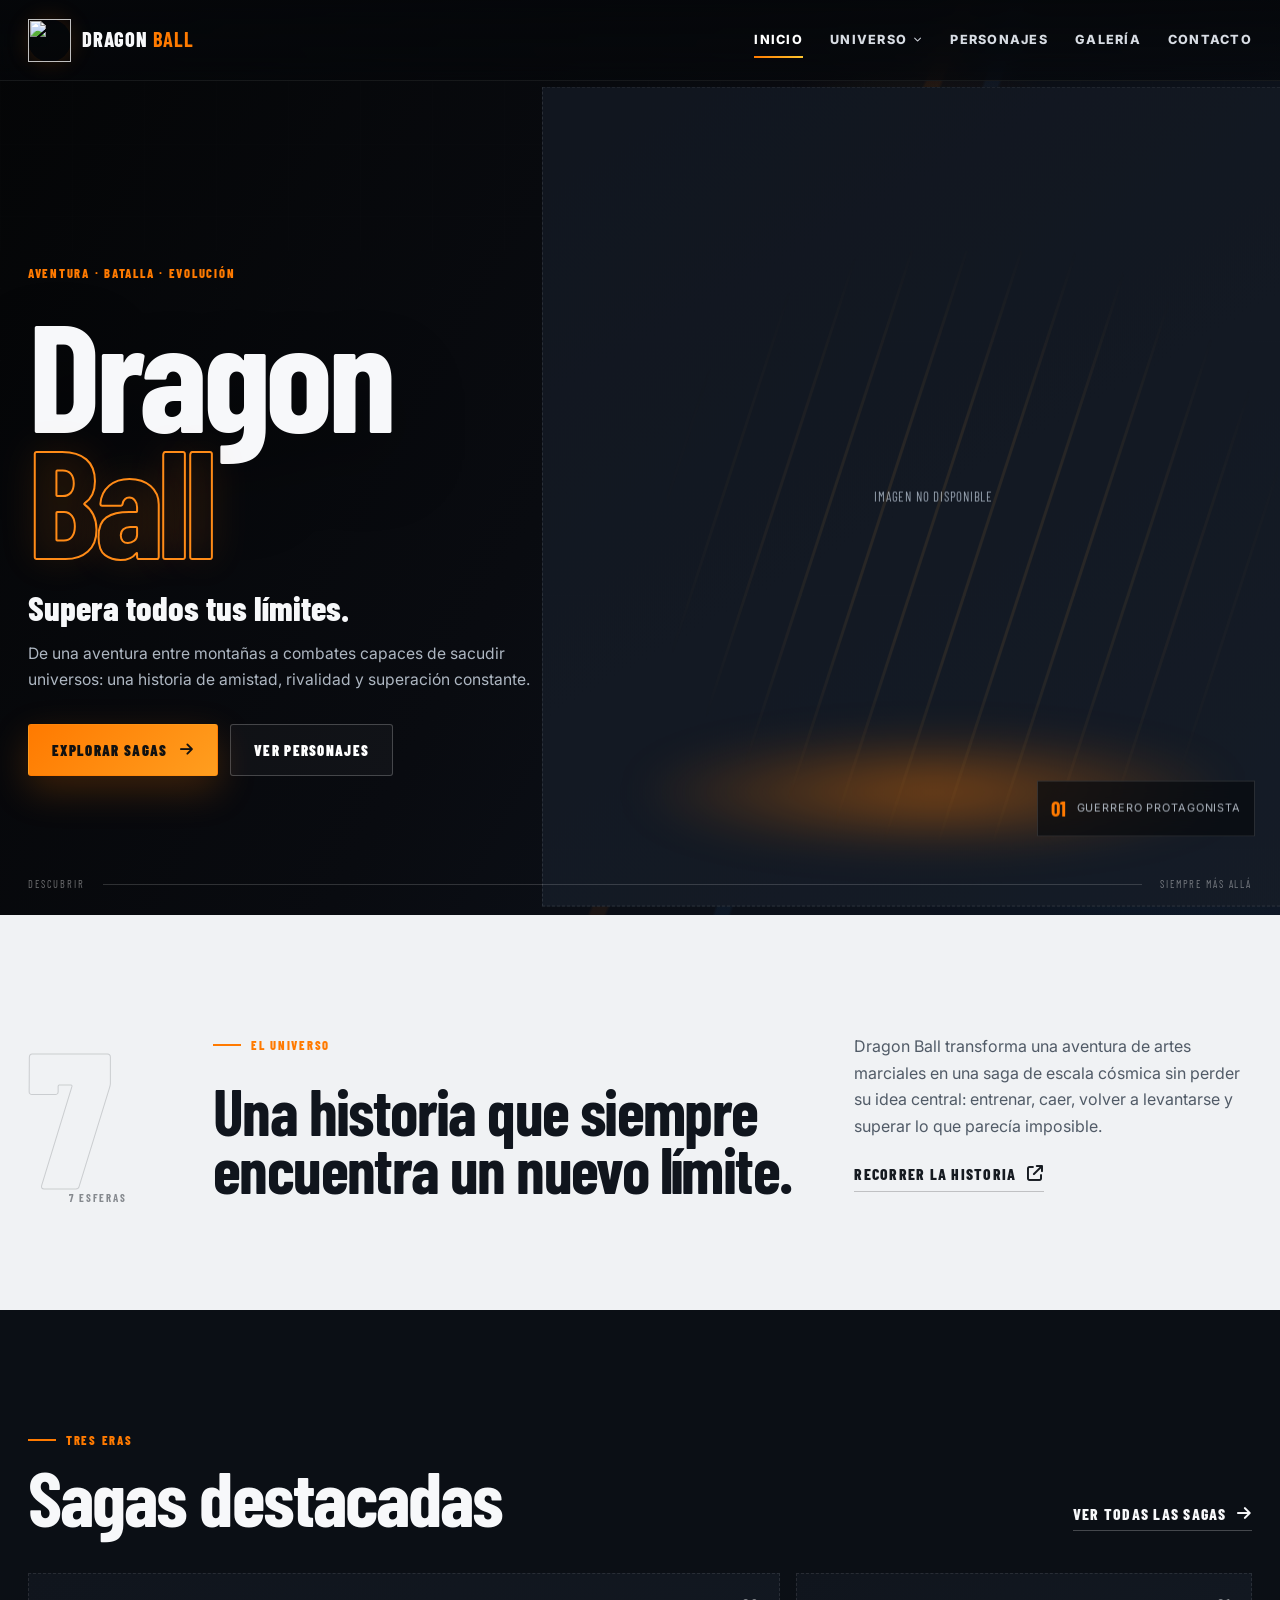
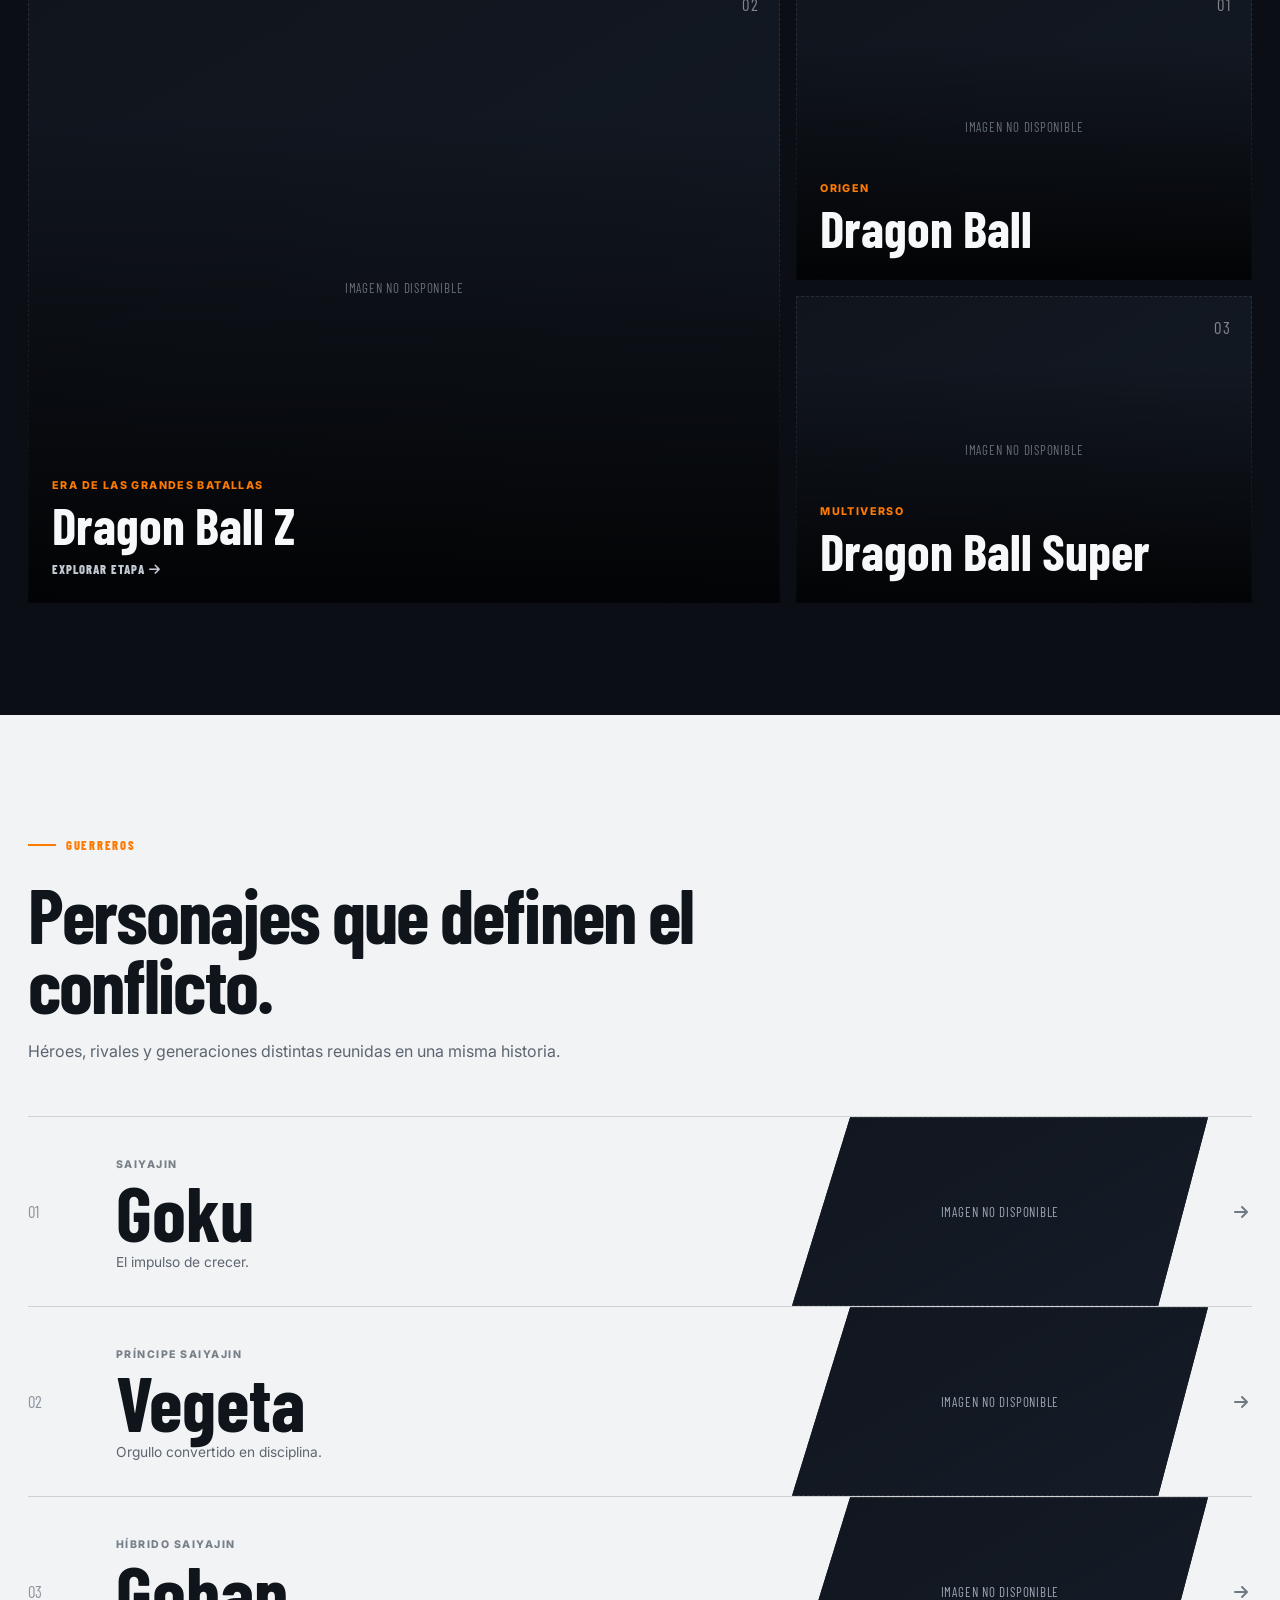
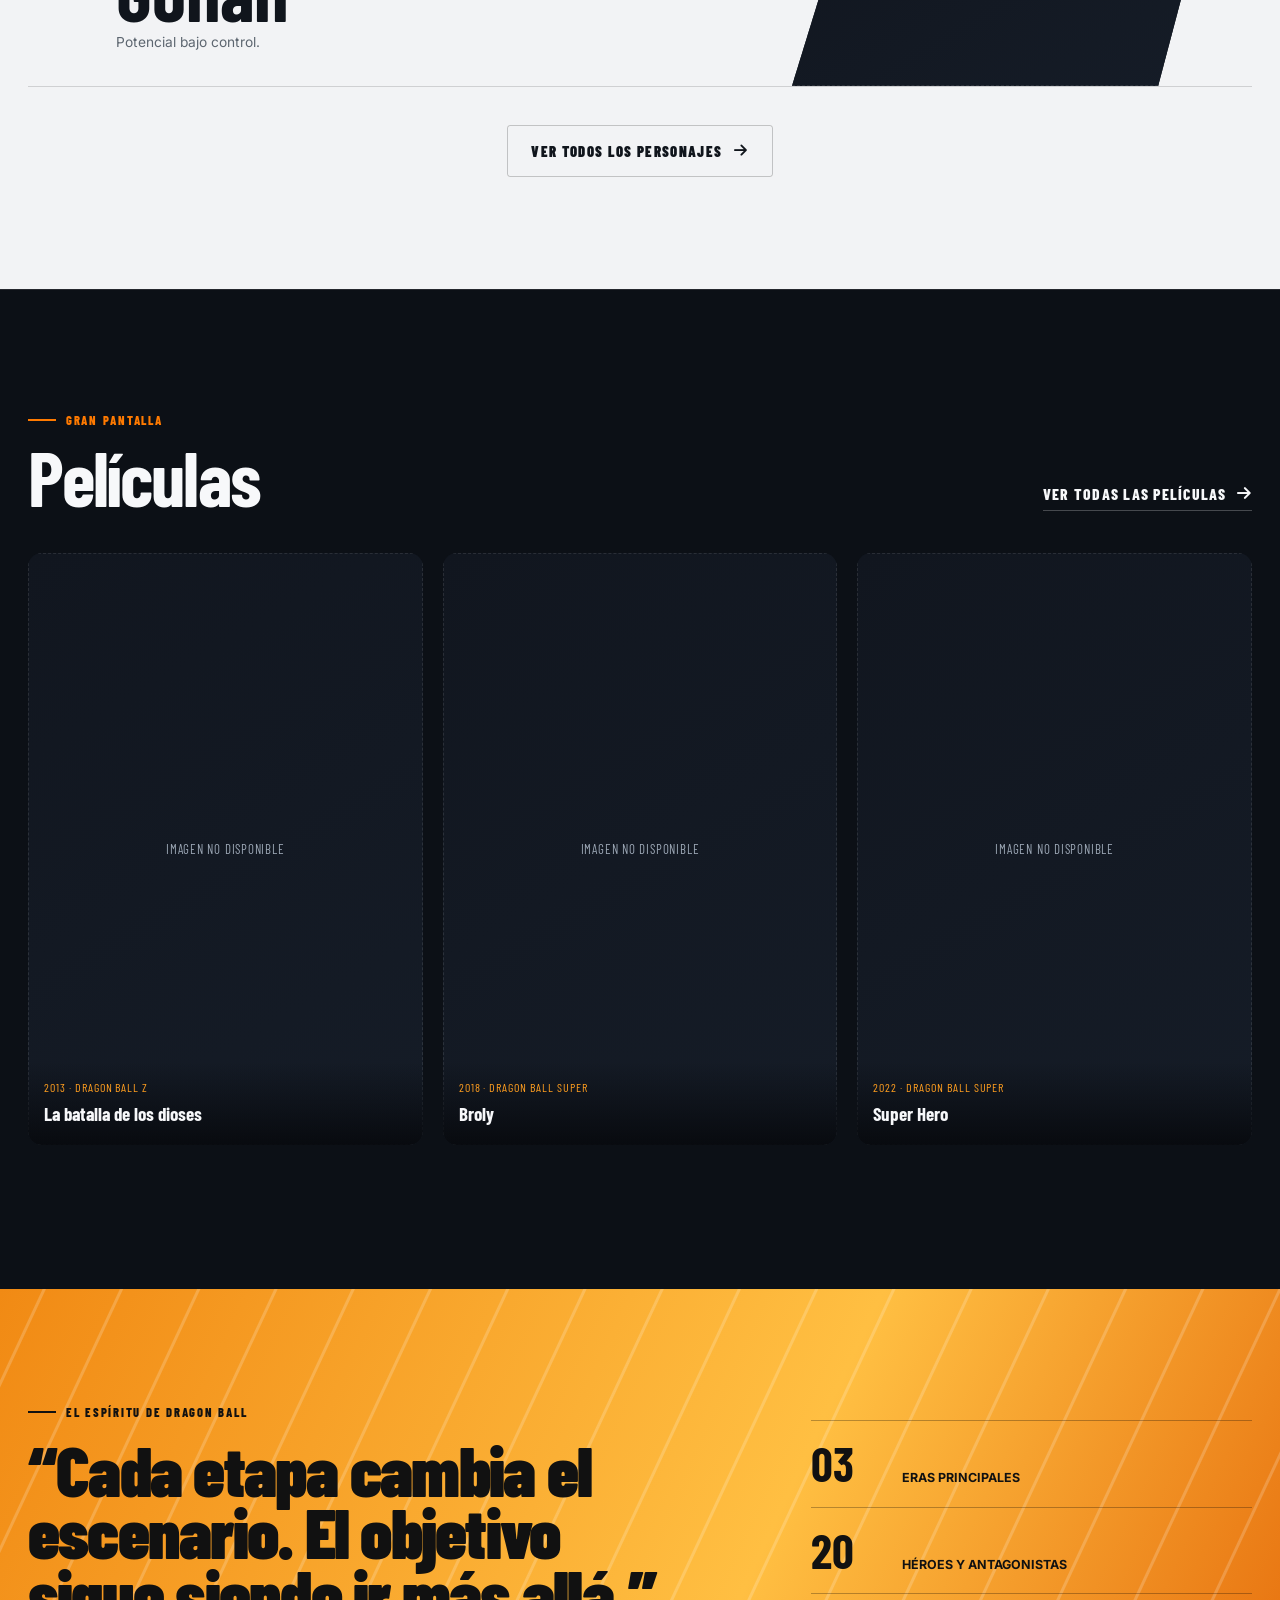
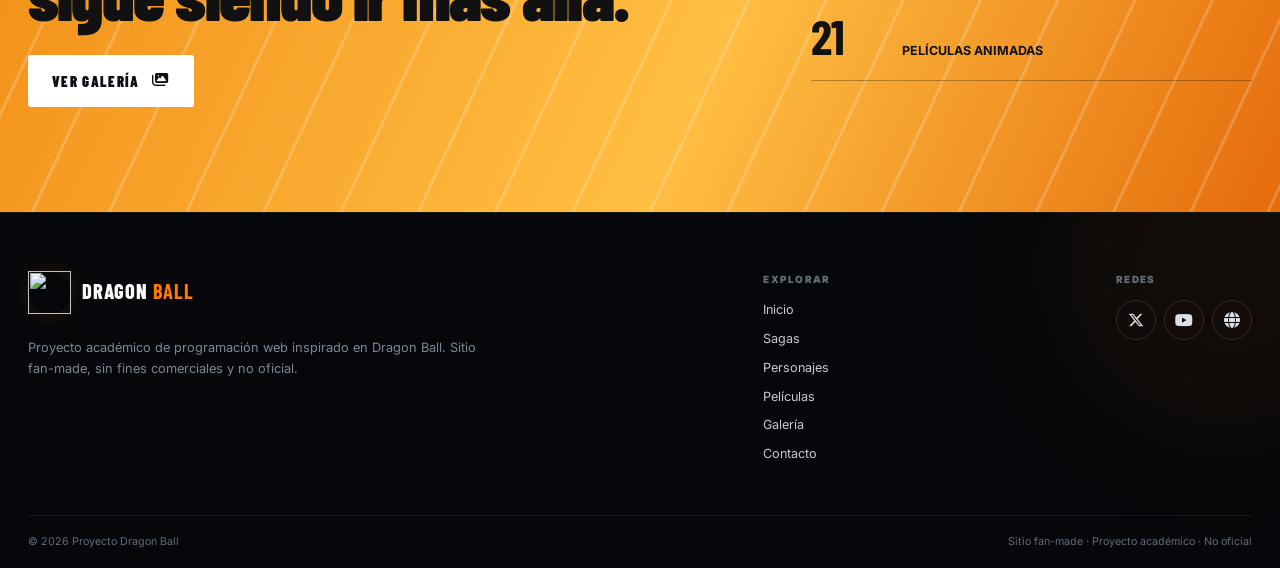
==== index.html @ cf821e34 "Add files via upload" ====
<!DOCTYPE html>
<html lang="es">
<head>
  <meta charset="UTF-8">
  <meta name="viewport" content="width=device-width, initial-scale=1.0">
  <meta name="description" content="Portada del proyecto académico multipágina inspirado en el universo de Dragon Ball.">
  <meta name="theme-color" content="#07090d">
  <title>Dragon Ball | Inicio</title>
  <link rel="icon" type="image/svg+xml" href="img/favicon.svg">
  <link rel="preconnect" href="https://fonts.googleapis.com">
  <link rel="preconnect" href="https://fonts.gstatic.com" crossorigin>
  <link href="https://fonts.googleapis.com/css2?family=Barlow+Condensed:wght@400;500;600;700;800;900&family=Inter:wght@400;500;600;700&display=swap" rel="stylesheet">
  <link rel="stylesheet" href="https://cdnjs.cloudflare.com/ajax/libs/font-awesome/6.6.0/css/all.min.css">
  <link rel="stylesheet" href="CSS/estilos.css">
</head>
<body data-page="inicio">
  <a class="skip-link" href="#contenido">Saltar al contenido</a>
  <header class="site-header">
    <div class="nav-wrap container">
      <a class="brand" href="index.html" aria-label="Dragon Ball — Inicio">
        <span class="brand-mark" aria-hidden="true"><img src="img/logo/esfera-4-estrellas.webp" alt="" width="256" height="256"></span>
        <span class="brand-text">DRAGON <strong>BALL</strong></span>
      </a>
      <button class="menu-toggle" id="menuToggle" type="button" aria-label="Abrir menú" aria-expanded="false" aria-controls="mainMenu">
        <span></span><span></span><span></span>
      </button>
      <nav class="main-nav" id="mainMenu" aria-label="Navegación principal">
          <a href="index.html" class="nav-link active" aria-current="page">Inicio</a>
          <div class="nav-item-dropdown" data-dropdown>
            <button type="button" class="nav-link nav-link-dropdown" id="universoToggle" aria-haspopup="true" aria-expanded="false" aria-controls="universoMenu">Universo <i class="fa-solid fa-chevron-down nav-caret" aria-hidden="true"></i></button>
            <div class="nav-dropdown-menu" id="universoMenu" role="menu">
              <a href="sagas.html" class="nav-dropdown-link" role="menuitem">Sagas</a>
              <a href="peliculas.html" class="nav-dropdown-link" role="menuitem">Películas</a>
              <a href="personajes.html#transformaciones" class="nav-dropdown-link" role="menuitem">Transformaciones</a>
            </div>
          </div>
          <a href="personajes.html" class="nav-link">Personajes</a>
          <a href="galeria.html" class="nav-link">Galería</a>
          <a href="contacto.html" class="nav-link">Contacto</a>
      </nav>
    </div>
  </header>

  <main id="contenido">
    <section class="home-hero">
      <div class="hero-grid-lines" aria-hidden="true"></div>
      <div class="hero-flare hero-flare-orange" aria-hidden="true"></div>
      <div class="hero-flare hero-flare-blue" aria-hidden="true"></div>
      <div class="container home-hero-inner">
        <div class="home-hero-copy reveal">
          <p class="eyebrow">AVENTURA · BATALLA · EVOLUCIÓN</p>
          <h1>Dragon <span>Ball</span></h1>
          <p class="home-hero-tagline">Supera todos tus límites.</p>
          <p class="home-hero-description">De una aventura entre montañas a combates capaces de sacudir universos: una historia de amistad, rivalidad y superación constante.</p>
          <div class="hero-actions">
            <a class="btn btn-primary" href="sagas.html">Explorar sagas <i class="fa-solid fa-arrow-right"></i></a>
            <a class="btn btn-ghost" href="personajes.html">Ver personajes</a>
          </div>
        </div>
        <div class="home-hero-visual reveal reveal-delay-1" data-parallax="0.035">
          <div class="hero-aura" aria-hidden="true"></div>
          <div class="hero-orbit orbit-a" aria-hidden="true"></div>
          <div class="hero-orbit orbit-b" aria-hidden="true"></div>
          <div class="media-frame" data-fallback="Imagen no disponible">
            <img src="img/hero/goku-hero.webp" alt="Goku, protagonista de Dragon Ball" width="969" height="1624">
          </div>
          <div class="hero-index"><strong>01</strong><span>Guerrero protagonista</span></div>
        </div>
      </div>
      <div class="hero-bottom-line container" aria-hidden="true">
        <span>DESCUBRIR</span><span class="hero-line"></span><span>SIEMPRE MÁS ALLÁ</span>
      </div>
    </section>

    <section class="home-intro section">
      <div class="container home-intro-layout">
        <div class="intro-number reveal" aria-hidden="true">7</div>
        <div class="intro-heading reveal">
          <p class="section-kicker">EL UNIVERSO</p>
          <h2>Una historia que siempre encuentra un nuevo límite.</h2>
        </div>
        <div class="intro-brief reveal reveal-delay-1">
          <p>Dragon Ball transforma una aventura de artes marciales en una saga de escala cósmica sin perder su idea central: entrenar, caer, volver a levantarse y superar lo que parecía imposible.</p>
          <a class="text-link" href="sagas.html">Recorrer la historia <i class="fa-solid fa-arrow-up-right-from-square"></i></a>
        </div>
      </div>
    </section>

    <section class="section home-sagas-preview">
      <div class="container">
        <div class="split-heading reveal">
          <div><span class="meta-label">TRES ERAS</span><h2>Sagas destacadas</h2></div>
          <a class="text-link" href="sagas.html">Ver todas las sagas <i class="fa-solid fa-arrow-right"></i></a>
        </div>
        <div class="preview-sagas">
          <a class="preview-saga preview-saga-large reveal" href="sagas.html#dragon-ball-z">
            <div class="media-frame" data-fallback="Imagen no disponible"><img src="img/sagas/dragon-ball-z-hero.webp" alt="Dragon Ball Z" loading="lazy" width="1024" height="687"></div>
            <span class="preview-index">02</span>
            <div class="preview-overlay"><small>ERA DE LAS GRANDES BATALLAS</small><h3>Dragon Ball Z</h3><span>Explorar etapa <i class="fa-solid fa-arrow-right"></i></span></div>
          </a>
          <div class="preview-sagas-side">
            <a class="preview-saga reveal reveal-delay-1" href="sagas.html#dragon-ball">
              <div class="media-frame" data-fallback="Imagen no disponible"><img src="img/sagas/dragon-ball-hero.webp" alt="Dragon Ball clásico" loading="lazy" width="1351" height="1164"></div>
              <span class="preview-index">01</span>
              <div class="preview-overlay"><small>ORIGEN</small><h3>Dragon Ball</h3></div>
            </a>
            <a class="preview-saga reveal reveal-delay-2" href="sagas.html#dragon-ball-super">
              <div class="media-frame" data-fallback="Imagen no disponible"><img src="img/sagas/dragon-ball-super-hero.webp" alt="Dragon Ball Super" loading="lazy" width="1024" height="572"></div>
              <span class="preview-index">03</span>
              <div class="preview-overlay"><small>MULTIVERSO</small><h3>Dragon Ball Super</h3></div>
            </a>
          </div>
        </div>
      </div>
    </section>

    <section class="section home-characters-preview">
      <div class="container">
        <div class="editorial-heading reveal">
          <p class="section-kicker">GUERREROS</p>
          <h2>Personajes que definen el conflicto.</h2>
          <p>Héroes, rivales y generaciones distintas reunidas en una misma historia.</p>
        </div>
        <div class="character-strips">
          <a class="character-strip reveal" href="personajes.html#goku">
            <div class="character-strip-number">01</div>
            <div class="character-strip-copy"><small>SAIYAJIN</small><h3>Goku</h3><p>El impulso de crecer.</p></div>
            <div class="character-strip-image"><div class="media-frame" data-fallback="Imagen no disponible"><img src="img/personajes/goku.webp" alt="Goku" loading="lazy" width="1196" height="1315"></div></div><i class="fa-solid fa-arrow-right"></i>
          </a>
          <a class="character-strip reveal reveal-delay-1" href="personajes.html#vegeta">
            <div class="character-strip-number">02</div>
            <div class="character-strip-copy"><small>PRÍNCIPE SAIYAJIN</small><h3>Vegeta</h3><p>Orgullo convertido en disciplina.</p></div>
            <div class="character-strip-image"><div class="media-frame" data-fallback="Imagen no disponible"><img src="img/personajes/vegeta.webp" alt="Vegeta" loading="lazy" width="1024" height="1536"></div></div><i class="fa-solid fa-arrow-right"></i>
          </a>
          <a class="character-strip reveal reveal-delay-2" href="personajes.html#gohan">
            <div class="character-strip-number">03</div>
            <div class="character-strip-copy"><small>HÍBRIDO SAIYAJIN</small><h3>Gohan</h3><p>Potencial bajo control.</p></div>
            <div class="character-strip-image"><div class="media-frame" data-fallback="Imagen no disponible"><img src="img/personajes/gohan-home.webp" alt="Gohan" loading="lazy" width="1269" height="1239"></div></div><i class="fa-solid fa-arrow-right"></i>
          </a>
        </div>
        <div class="center-action reveal"><a class="btn btn-outline" href="personajes.html">Ver todos los personajes <i class="fa-solid fa-arrow-right"></i></a></div>
      </div>
    </section>

    <section class="section home-movies-preview">
      <div class="container">
        <div class="split-heading reveal">
          <div><span class="meta-label">GRAN PANTALLA</span><h2>Películas</h2></div>
          <a class="text-link" href="peliculas.html">Ver todas las películas <i class="fa-solid fa-arrow-right"></i></a>
        </div>
        <div class="home-movies-grid">
          <a class="home-movie-card reveal" href="peliculas.html#battle-of-gods">
            <div class="movie-poster-frame media-frame" data-fallback="Imagen no disponible">
              <img src="img/peliculas/battle-of-gods.webp" alt="Póster de Dragon Ball Z: La batalla de los dioses" loading="lazy" width="1200" height="1699">
            </div>
            <div class="home-movie-card-overlay"><small>2013 · Dragon Ball Z</small><strong>La batalla de los dioses</strong></div>
          </a>
          <a class="home-movie-card reveal reveal-delay-1" href="peliculas.html#broly-super">
            <div class="movie-poster-frame media-frame" data-fallback="Imagen no disponible">
              <img src="img/peliculas/broly-super.webp" alt="Póster de Dragon Ball Super: Broly" loading="lazy" width="879" height="1246">
            </div>
            <div class="home-movie-card-overlay"><small>2018 · Dragon Ball Super</small><strong>Broly</strong></div>
          </a>
          <a class="home-movie-card reveal reveal-delay-2" href="peliculas.html#super-hero">
            <div class="movie-poster-frame media-frame" data-fallback="Imagen no disponible">
              <img src="img/peliculas/super-hero.webp" alt="Póster de Dragon Ball Super: Super Hero" loading="lazy" width="1255" height="1800">
            </div>
            <div class="home-movie-card-overlay"><small>2022 · Dragon Ball Super</small><strong>Super Hero</strong></div>
          </a>
        </div>
      </div>
    </section>

    <section class="home-manifesto">
      <div class="manifesto-energy" aria-hidden="true"></div>
      <div class="container manifesto-layout">
        <div class="manifesto-copy reveal">
          <span class="meta-label">EL ESPÍRITU DE DRAGON BALL</span>
          <blockquote>“Cada etapa cambia el escenario. El objetivo sigue siendo ir más allá.”</blockquote>
          <a class="btn btn-light" href="galeria.html">Ver galería <i class="fa-solid fa-images"></i></a>
        </div>
        <div class="manifesto-stats reveal reveal-delay-1">
          <div><strong>03</strong><span>eras principales</span></div>
          <div><strong>20</strong><span>héroes y antagonistas</span></div>
          <div><strong>21</strong><span>películas animadas</span></div>
        </div>
      </div>
    </section>
  </main>

  <footer class="site-footer">
    <div class="footer-glow" aria-hidden="true"></div>
    <div class="container footer-top">
      <div class="footer-about">
        <a class="brand footer-brand" href="index.html">
          <span class="brand-mark" aria-hidden="true"><img src="img/logo/esfera-4-estrellas.webp" alt="" width="256" height="256"></span>
          <span class="brand-text">DRAGON <strong>BALL</strong></span>
        </a>
        <p>Proyecto académico de programación web inspirado en Dragon Ball. Sitio fan-made, sin fines comerciales y no oficial.</p>
      </div>
      <div class="footer-nav" aria-label="Navegación secundaria">
        <span>Explorar</span>
        <a href="index.html">Inicio</a>
        <a href="sagas.html">Sagas</a>
        <a href="personajes.html">Personajes</a>
        <a href="peliculas.html">Películas</a>
        <a href="galeria.html">Galería</a>
        <a href="contacto.html">Contacto</a>
      </div>
      <div class="footer-social">
        <span>Redes</span>
        <div class="socials" aria-label="Redes sociales">
          <a href="https://x.com/DB_official_en" aria-label="X oficial de Dragon Ball" target="_blank" rel="noopener noreferrer"><i class="fa-brands fa-x-twitter" aria-hidden="true"></i></a>
          <a href="https://www.youtube.com/@dragonball_official" aria-label="YouTube oficial de Dragon Ball" target="_blank" rel="noopener noreferrer"><i class="fa-brands fa-youtube" aria-hidden="true"></i></a>
          <a href="https://es.dragon-ball-official.com/" aria-label="Sitio oficial de Dragon Ball" target="_blank" rel="noopener noreferrer"><i class="fa-solid fa-globe" aria-hidden="true"></i></a>
        </div>
      </div>
    </div>
    <div class="container footer-bottom">
      <span>© <span data-current-year>2026</span> Proyecto Dragon Ball</span>
      <span>Sitio fan-made · Proyecto académico · No oficial</span>
    </div>
  </footer>
  <script src="js/script.js"></script>
</body>
</html>
---- CSS/estilos.css ----
/* =========================================================
   DRAGON BALL — Sitio multipágina
   CSS principal
   Flexbox es el sistema principal de maquetación.
   Grid se utiliza puntualmente en la galería.
   ========================================================= */

:root {
  --bg: #07090d;
  --bg-soft: #0c1016;
  --panel: #11161f;
  --panel-2: #151c27;
  --text: #f7f8fa;
  --muted: #9ba6b4;
  --muted-2: #697482;
  --line: rgba(255,255,255,.10);
  --orange: #ff7a00;
  --orange-2: #ff9e1f;
  --yellow: #ffc62f;
  --blue: #1b8cff;
  --cyan: #33d6ff;
  --danger: #e04747;
  --success: #38b26d;
  --header-h: 80px;
  --container: 1240px;
  --shadow-lg: 0 30px 80px rgba(0,0,0,.38);
  --ease: cubic-bezier(.2,.72,.2,1);
}

*,
*::before,
*::after {
  box-sizing: border-box;
}

html {
  scroll-behavior: smooth;
  scroll-padding-top: calc(var(--header-h) + 18px);
}

body {
  margin: 0;
  min-width: 320px;
  overflow-x: hidden;
  background: var(--bg);
  color: var(--text);
  font-family: "Inter", Arial, sans-serif;
  line-height: 1.65;
  -webkit-font-smoothing: antialiased;
}

body.menu-open {
  overflow: hidden;
}

img {
  display: block;
  max-width: 100%;
}

a {
  color: inherit;
  text-decoration: none;
}

button,
input,
textarea {
  font: inherit;
}

button {
  border: 0;
}

h1, h2, h3, p, blockquote {
  margin-top: 0;
}

.container {
  width: min(calc(100% - 56px), var(--container));
  margin-inline: auto;
}

.section {
  position: relative;
  padding: 112px 0;
}

.skip-link {
  position: fixed;
  top: 10px;
  left: 10px;
  z-index: 9999;
  transform: translateY(-140%);
  padding: 10px 14px;
  border-radius: 4px;
  background: #fff;
  color: #111;
  font-weight: 800;
}

.skip-link:focus {
  transform: translateY(0);
}

.meta-label,
.section-kicker,
.eyebrow {
  display: inline-flex;
  align-items: center;
  gap: 10px;
  color: var(--orange);
  font-family: "Barlow Condensed", sans-serif;
  font-size: .78rem;
  font-weight: 800;
  letter-spacing: .18em;
  text-transform: uppercase;
}

.meta-label::before,
.section-kicker::before {
  content: "";
  width: 28px;
  height: 2px;
  background: currentColor;
}

.text-link {
  display: inline-flex;
  align-items: center;
  gap: 10px;
  padding-bottom: 4px;
  border-bottom: 1px solid rgba(255,255,255,.24);
  font-family: "Barlow Condensed", sans-serif;
  font-size: .98rem;
  font-weight: 800;
  letter-spacing: .08em;
  text-transform: uppercase;
  transition: color .25s ease, border-color .25s ease, gap .25s ease;
}

.text-link:hover {
  gap: 14px;
  color: var(--orange);
  border-color: var(--orange);
}

/* Buttons */
.btn {
  min-height: 52px;
  padding: 0 23px;
  display: inline-flex;
  align-items: center;
  justify-content: center;
  gap: 12px;
  border: 1px solid transparent;
  border-radius: 3px;
  font-family: "Barlow Condensed", sans-serif;
  font-size: .92rem;
  font-weight: 900;
  letter-spacing: .09em;
  text-transform: uppercase;
  transition: transform .25s var(--ease), box-shadow .25s ease, background .25s ease, border-color .25s ease, color .25s ease;
}

.btn:hover {
  transform: translateY(-3px);
}

.btn-primary {
  background: linear-gradient(135deg, var(--orange), var(--orange-2));
  color: #111;
  box-shadow: 0 14px 38px rgba(255,122,0,.22);
}

.btn-primary:hover {
  box-shadow: 0 18px 46px rgba(255,122,0,.34);
}

.btn-ghost,
.btn-outline {
  border-color: rgba(255,255,255,.22);
  background: rgba(255,255,255,.035);
  color: #fff;
}

.btn-ghost:hover,
.btn-outline:hover {
  border-color: rgba(255,255,255,.5);
  background: rgba(255,255,255,.08);
}

.btn-light {
  background: #fff;
  color: #0c0f14;
}

/* =========================================================
   Header
   ========================================================= */

.site-header {
  position: fixed;
  inset: 0 0 auto;
  z-index: 1000;
  border-bottom: 1px solid rgba(255,255,255,.07);
  background: linear-gradient(180deg, rgba(5,7,10,.92), rgba(5,7,10,.64));
  backdrop-filter: blur(14px);
  transition: background .28s ease, box-shadow .28s ease, border-color .28s ease;
}

.site-header.scrolled {
  background: rgba(5,7,10,.97);
  box-shadow: 0 14px 40px rgba(0,0,0,.28);
  border-color: rgba(255,255,255,.1);
}

.nav-wrap {
  height: var(--header-h);
  display: flex;
  align-items: center;
  justify-content: space-between;
  gap: 32px;
}

.brand {
  flex: 0 0 auto;
  display: inline-flex;
  align-items: center;
  gap: 11px;
  font-family: "Barlow Condensed", sans-serif;
  font-weight: 800;
  letter-spacing: .05em;
}

.brand-mark {
  width: 43px;
  height: 43px;
  display: grid;
  place-items: center;
}

.brand-mark img {
  width: 100%;
  height: 100%;
  display: block;
  object-fit: contain;
}

.brand-text {
  font-size: 1.27rem;
}

.brand-text strong {
  color: var(--orange);
}

.main-nav {
  display: flex;
  align-items: center;
  gap: 27px;
}

.nav-link {
  position: relative;
  padding: 8px 0;
  color: #d7dce3;
  font-size: .79rem;
  font-weight: 800;
  letter-spacing: .1em;
  text-transform: uppercase;
}

.nav-link::after {
  content: "";
  position: absolute;
  left: 0;
  bottom: 0;
  width: 0;
  height: 2px;
  background: linear-gradient(90deg, var(--orange), var(--yellow));
  transition: width .25s var(--ease);
}

.nav-link:hover,
.nav-link.active,
.nav-link[aria-current="page"] {
  color: #fff;
}

.nav-link:hover::after,
.nav-link.active::after,
.nav-link[aria-current="page"]::after {
  width: 100%;
}

.menu-toggle {
  display: none;
  width: 48px;
  height: 44px;
  padding: 7px;
  background: transparent;
  cursor: pointer;
}

.menu-toggle span {
  display: block;
  width: 26px;
  height: 2px;
  margin: 6px auto;
  background: #fff;
  transition: transform .25s ease, opacity .2s ease;
}

/* ---------- Dropdown "Universo" (Sagas / Películas) ---------- */

.nav-item-dropdown {
  position: relative;
}

/* El botón hereda SOLO la familia tipográfica; el resto de la tipografía
   (tamaño, peso, tracking, padding, color) lo aporta .nav-link, para que
   Universo tenga exactamente la misma jerarquía que los demás enlaces.
   Nota: no usar `font: inherit` aquí, porque esa shorthand pisa el
   font-size y el font-weight que define .nav-link. */
.nav-link-dropdown {
  display: inline-flex;
  align-items: center;
  gap: 7px;
  background: none;
  border: none;
  font-family: inherit;
  line-height: inherit;
  cursor: pointer;
}

.nav-caret {
  font-size: .62em;
  transition: transform .25s var(--ease);
}

.nav-item-dropdown.open .nav-caret,
.nav-item-dropdown:hover .nav-caret,
.nav-link-dropdown:focus-visible .nav-caret {
  transform: rotate(180deg);
}

.nav-dropdown-menu {
  position: absolute;
  top: calc(100% + 16px);
  left: 50%;
  transform: translateX(-50%) translateY(-6px);
  display: flex;
  flex-direction: column;
  gap: 2px;
  min-width: 180px;
  padding: 9px;
  background: rgba(10, 13, 18, .98);
  border: 1px solid var(--line);
  border-radius: 12px;
  box-shadow: var(--shadow-lg);
  opacity: 0;
  visibility: hidden;
  pointer-events: none;
  transition: opacity .22s var(--ease), transform .22s var(--ease), visibility .22s;
  z-index: 20;
}

.nav-item-dropdown:hover .nav-dropdown-menu,
.nav-item-dropdown.open .nav-dropdown-menu,
.nav-item-dropdown:focus-within .nav-dropdown-menu {
  opacity: 1;
  visibility: visible;
  pointer-events: auto;
  transform: translateX(-50%) translateY(0);
}

.nav-dropdown-link {
  padding: 10px 14px;
  border-radius: 8px;
  color: #d7dce3;
  font-size: .76rem;
  font-weight: 700;
  letter-spacing: .08em;
  text-transform: uppercase;
  transition: background .2s ease, color .2s ease;
}

.nav-dropdown-link:hover,
.nav-dropdown-link.active,
.nav-dropdown-link[aria-current="page"] {
  background: rgba(255, 255, 255, .07);
  color: #fff;
}

/* =========================================================
   Home hero
   ========================================================= */

.home-hero {
  position: relative;
  min-height: 100svh;
  padding: calc(var(--header-h) + 60px) 0 55px;
  display: flex;
  align-items: center;
  overflow: hidden;
  isolation: isolate;
  background:
    radial-gradient(circle at 78% 38%, rgba(255,122,0,.13), transparent 29%),
    radial-gradient(circle at 88% 72%, rgba(27,140,255,.11), transparent 27%),
    linear-gradient(115deg, #05070a 0%, #090d13 57%, #0b111a 100%);
}

.hero-grid-lines,
.page-hero-lines {
  position: absolute;
  inset: 0;
  z-index: -2;
  opacity: .5;
  background-image:
    linear-gradient(rgba(255,255,255,.022) 1px, transparent 1px),
    linear-gradient(90deg, rgba(255,255,255,.022) 1px, transparent 1px);
  background-size: 72px 72px;
  mask-image: linear-gradient(to bottom, black 0, rgba(0,0,0,.8) 65%, transparent);
}

.hero-flare {
  position: absolute;
  z-index: -1;
  border-radius: 50%;
  filter: blur(85px);
  pointer-events: none;
}

.hero-flare-orange {
  width: 300px;
  height: 300px;
  right: 19%;
  top: 24%;
  background: rgba(255,122,0,.17);
}

.hero-flare-blue {
  width: 260px;
  height: 260px;
  right: 3%;
  bottom: 10%;
  background: rgba(30,143,255,.11);
}

.home-hero-inner {
  display: flex;
  align-items: center;
  justify-content: space-between;
  gap: 58px;
}

.home-hero-copy {
  width: 52%;
  max-width: 650px;
  position: relative;
  z-index: 3;
}

.home-hero h1 {
  margin: 13px 0 0;
  font-family: "Barlow Condensed", sans-serif;
  font-size: clamp(5rem, 10vw, 9.4rem);
  line-height: .76;
  letter-spacing: -.055em;
  text-transform: uppercase;
}

.home-hero h1 span {
  display: block;
  color: transparent;
  -webkit-text-stroke: 2px var(--orange);
  text-shadow: 0 0 36px rgba(255,122,0,.13);
}

.home-hero-tagline {
  margin: 29px 0 0;
  font-family: "Barlow Condensed", sans-serif;
  font-size: clamp(1.65rem, 2.7vw, 2.35rem);
  font-weight: 800;
  line-height: 1;
  text-transform: uppercase;
}

.home-hero-description {
  max-width: 565px;
  margin: 17px 0 31px;
  color: #aeb7c2;
  font-size: .98rem;
}

.hero-actions {
  display: flex;
  flex-wrap: wrap;
  gap: 12px;
}

.home-hero-visual {
  position: relative;
  width: 48%;
  min-height: 650px;
  display: flex;
  align-items: flex-end;
  justify-content: center;
  will-change: transform;
}

.home-hero-visual::after {
  content: "";
  position: absolute;
  left: 50%;
  bottom: 7%;
  width: 76%;
  height: 14%;
  transform: translateX(-50%);
  border-radius: 50%;
  background: radial-gradient(ellipse, rgba(255,122,0,.45), transparent 72%);
  filter: blur(20px);
}

.home-hero-visual img {
  position: relative;
  z-index: 3;
  width: min(100%, 515px);
  filter: drop-shadow(0 32px 56px rgba(0,0,0,.48));
  animation: heroFloat 5.5s ease-in-out infinite;
}

.hero-aura {
  position: absolute;
  width: 470px;
  height: 470px;
  top: 13%;
  left: 50%;
  transform: translateX(-50%);
  border-radius: 50%;
  background: radial-gradient(circle, rgba(255,166,50,.24), rgba(255,122,0,.06) 43%, transparent 70%);
  filter: blur(5px);
}

.hero-orbit {
  position: absolute;
  left: 50%;
  top: 44%;
  border: 1px solid rgba(255,183,83,.18);
  border-radius: 50%;
  transform: translate(-50%,-50%);
  animation: rotateOrbit 18s linear infinite;
}

.hero-orbit::before {
  content: "";
  position: absolute;
  top: -5px;
  left: 50%;
  width: 8px;
  height: 8px;
  border-radius: 50%;
  background: var(--orange);
  box-shadow: 0 0 18px var(--orange);
}

.orbit-a { width: 410px; height: 410px; }
.orbit-b {
  width: 540px;
  height: 540px;
  border-style: dashed;
  animation-direction: reverse;
  animation-duration: 26s;
}

.hero-index {
  position: absolute;
  right: -5px;
  bottom: 46px;
  z-index: 5;
  display: flex;
  align-items: center;
  gap: 11px;
  padding: 10px 13px;
  border: 1px solid rgba(255,255,255,.13);
  background: rgba(7,10,14,.72);
  backdrop-filter: blur(12px);
}

.hero-index strong {
  color: var(--orange);
  font-family: "Barlow Condensed", sans-serif;
  font-size: 1.3rem;
}

.hero-index span {
  color: #aeb6c0;
  font-size: .68rem;
  letter-spacing: .08em;
  text-transform: uppercase;
}

.hero-bottom-line {
  position: absolute;
  left: 50%;
  bottom: 22px;
  transform: translateX(-50%);
  display: flex;
  align-items: center;
  gap: 18px;
  color: rgba(255,255,255,.42);
  font-family: "Barlow Condensed", sans-serif;
  font-size: .65rem;
  letter-spacing: .18em;
}

.hero-line {
  flex: 1 1 auto;
  height: 1px;
  background: rgba(255,255,255,.16);
}

/* Home intro */
.home-intro {
  background: #f0f2f4;
  color: #10151d;
}

.home-intro-layout {
  display: flex;
  align-items: center;
  gap: 45px;
}

.intro-number {
  flex: 0 0 140px;
  color: transparent;
  -webkit-text-stroke: 1px rgba(17,23,31,.17);
  font-family: "Barlow Condensed", sans-serif;
  font-size: clamp(9rem, 15vw, 14rem);
  font-weight: 900;
  line-height: .7;
}

.intro-heading {
  flex: 1.2 1 0;
}

.intro-heading h2 {
  margin: 14px 0 0;
  max-width: 650px;
  font-family: "Barlow Condensed", sans-serif;
  font-size: clamp(2.7rem, 5vw, 4.8rem);
  line-height: .92;
  letter-spacing: -.025em;
  text-transform: uppercase;
}

.intro-brief {
  flex: .8 1 0;
  color: #515b67;
}

.intro-brief p {
  margin-bottom: 22px;
}

.home-intro .text-link {
  color: #161b21;
  border-color: rgba(0,0,0,.2);
}

/* Home sagas */
.home-sagas-preview {
  background: #0b0f15;
}

.split-heading {
  margin-bottom: 42px;
  display: flex;
  align-items: flex-end;
  justify-content: space-between;
  gap: 28px;
}

.split-heading h2,
.editorial-heading h2,
.catalog-intro h2,
.gallery-intro h2,
.transform-header h2 {
  margin: 11px 0 0;
  font-family: "Barlow Condensed", sans-serif;
  font-size: clamp(3rem, 6vw, 5.6rem);
  line-height: .86;
  letter-spacing: -.035em;
  text-transform: uppercase;
}

.preview-sagas {
  display: flex;
  gap: 16px;
  min-height: 630px;
}

.preview-saga {
  position: relative;
  min-height: 305px;
  overflow: hidden;
  flex: 1 1 0;
  background: #111;
}

.preview-saga-large {
  flex: 1.65 1 0;
  min-height: 630px;
}

.preview-sagas-side {
  flex: 1 1 0;
  display: flex;
  flex-direction: column;
  gap: 16px;
}

.preview-saga img {
  width: 100%;
  height: 100%;
  object-fit: cover;
  transition: transform .7s var(--ease), filter .55s ease;
}

.preview-saga::after {
  content: "";
  position: absolute;
  inset: 0;
  background: linear-gradient(180deg, rgba(0,0,0,.06) 23%, rgba(0,0,0,.88) 100%);
}

.preview-saga:hover img {
  transform: scale(1.045);
  filter: saturate(1.1) contrast(1.05);
}

.preview-index {
  position: absolute;
  z-index: 3;
  top: 18px;
  right: 20px;
  color: rgba(255,255,255,.48);
  font-family: "Barlow Condensed", sans-serif;
  font-size: 1.05rem;
  letter-spacing: .12em;
}

.preview-overlay {
  position: absolute;
  z-index: 3;
  left: 24px;
  right: 24px;
  bottom: 22px;
}

.preview-overlay small {
  color: var(--orange);
  font-size: .67rem;
  font-weight: 800;
  letter-spacing: .13em;
}

.preview-overlay h3 {
  margin: 5px 0 7px;
  font-family: "Barlow Condensed", sans-serif;
  font-size: clamp(2rem, 4vw, 3.5rem);
  line-height: .95;
  text-transform: uppercase;
}

.preview-overlay > span {
  color: #c3cad2;
  font-family: "Barlow Condensed", sans-serif;
  font-size: .78rem;
  font-weight: 800;
  letter-spacing: .08em;
  text-transform: uppercase;
}

/* Home characters */
.home-characters-preview {
  background: #f2f3f5;
  color: #10151c;
}

.editorial-heading {
  max-width: 880px;
  margin-bottom: 52px;
}

.editorial-heading h2 {
  color: #10151c;
}

.editorial-heading > p:last-child {
  max-width: 560px;
  margin-top: 19px;
  color: #5c6672;
}

.character-strips {
  border-top: 1px solid rgba(0,0,0,.14);
}

.character-strip {
  position: relative;
  min-height: 190px;
  display: flex;
  align-items: center;
  gap: 26px;
  overflow: hidden;
  border-bottom: 1px solid rgba(0,0,0,.14);
  transition: background .35s ease, padding .35s var(--ease);
}

.character-strip:hover {
  padding-left: 12px;
  background: #e8eaed;
}

.character-strip-number {
  flex: 0 0 62px;
  color: #8c949d;
  font-family: "Barlow Condensed", sans-serif;
  font-size: 1.05rem;
}

.character-strip-copy {
  position: relative;
  z-index: 2;
  flex: 1 1 auto;
}

.character-strip-copy small {
  color: #777f88;
  font-size: .66rem;
  font-weight: 800;
  letter-spacing: .14em;
}

.character-strip-copy h3 {
  margin: 0;
  font-family: "Barlow Condensed", sans-serif;
  font-size: clamp(2.9rem, 6vw, 5.4rem);
  line-height: .88;
  text-transform: uppercase;
}

.character-strip-copy p {
  margin: 5px 0 0;
  color: #5d6670;
  font-size: .86rem;
}

.character-strip-image {
  position: relative;
  align-self: stretch;
  flex: 0 0 34%;
  max-width: 420px;
  overflow: hidden;
  clip-path: polygon(14% 0, 100% 0, 88% 100%, 0 100%);
}

.character-strip-image img {
  width: 100%;
  height: 100%;
  object-fit: cover;
  object-position: center 28%;
  filter: saturate(.8) contrast(1.08);
  transition: transform .5s var(--ease), filter .5s ease;
}

.character-strip:hover .character-strip-image img {
  transform: scale(1.04) translateX(-3px);
  filter: saturate(1) contrast(1.04);
}

.character-strip > i {
  margin-right: 4px;
  color: #707882;
  transition: transform .3s var(--ease), color .3s ease;
}

.character-strip:hover > i {
  transform: translateX(6px);
  color: var(--orange);
}

.center-action {
  display: flex;
  justify-content: center;
  margin-top: 38px;
}

.home-characters-preview .btn-outline {
  color: #10151c;
  border-color: rgba(0,0,0,.2);
  background: transparent;
}

.home-characters-preview .btn-outline:hover {
  border-color: #10151c;
}

/* Home manifesto */
.home-manifesto {
  position: relative;
  overflow: hidden;
  padding: 105px 0;
  background:
    linear-gradient(120deg, rgba(255,122,0,.96), rgba(255,146,28,.93)),
    #ff7a00;
  color: #111;
}

.manifesto-energy {
  position: absolute;
  inset: -50% -20%;
  opacity: .18;
  background:
    repeating-linear-gradient(118deg, transparent 0 34px, rgba(255,255,255,.42) 35px 37px, transparent 38px 70px);
  transform: rotate(-3deg);
}

.manifesto-layout {
  position: relative;
  display: flex;
  align-items: center;
  justify-content: space-between;
  gap: 70px;
}

.manifesto-copy {
  width: 54%;
}

.manifesto-copy .meta-label {
  color: #111;
}

.manifesto-copy .meta-label::before {
  background: #111;
}

.manifesto-copy blockquote {
  margin: 16px 0 30px;
  font-family: "Barlow Condensed", sans-serif;
  font-size: clamp(2.8rem, 5.5vw, 5.6rem);
  font-weight: 900;
  line-height: .88;
  letter-spacing: -.025em;
  text-transform: uppercase;
}

.manifesto-stats {
  width: 36%;
  border-top: 1px solid rgba(0,0,0,.28);
}

.manifesto-stats div {
  padding: 18px 0;
  display: flex;
  align-items: baseline;
  gap: 17px;
  border-bottom: 1px solid rgba(0,0,0,.28);
}

.manifesto-stats strong {
  min-width: 74px;
  font-family: "Barlow Condensed", sans-serif;
  font-size: 3rem;
  line-height: 1;
}

.manifesto-stats span {
  font-size: .78rem;
  font-weight: 700;
  text-transform: uppercase;
}

/* =========================================================
   Internal page hero
   ========================================================= */

.page-hero {
  position: relative;
  min-height: 610px;
  padding: calc(var(--header-h) + 70px) 0 65px;
  display: flex;
  align-items: center;
  overflow: hidden;
  isolation: isolate;
  background: #090d13;
}

.page-hero::before {
  content: "";
  position: absolute;
  z-index: -1;
  inset: 0;
  background:
    radial-gradient(circle at 78% 43%, rgba(255,122,0,.12), transparent 30%),
    radial-gradient(circle at 87% 75%, rgba(27,140,255,.08), transparent 25%);
}

.page-hero-gallery::before {
  background:
    radial-gradient(circle at 78% 43%, rgba(51,214,255,.09), transparent 31%),
    radial-gradient(circle at 88% 70%, rgba(255,122,0,.09), transparent 29%);
}

.page-hero-layout {
  display: flex;
  align-items: center;
  justify-content: space-between;
  gap: 70px;
}

.page-hero-copy {
  width: 45%;
  position: relative;
  z-index: 3;
}

.page-hero-copy h1 {
  margin: 14px 0 17px;
  font-family: "Barlow Condensed", sans-serif;
  font-size: clamp(5.2rem, 10vw, 9.3rem);
  font-weight: 900;
  line-height: .78;
  letter-spacing: -.05em;
  text-transform: uppercase;
}

.page-hero-copy p {
  max-width: 510px;
  color: #a7b0bc;
  font-size: .98rem;
}

.page-hero-art {
  position: relative;
  width: 52%;
  min-height: 420px;
  display: flex;
  align-items: center;
  justify-content: center;
}

.page-hero-art > img {
  position: relative;
  z-index: 2;
  width: min(100%, 610px);
  max-height: 430px;
  object-fit: cover;
  clip-path: polygon(10% 0, 100% 0, 90% 100%, 0 100%);
  box-shadow: var(--shadow-lg);
  filter: saturate(.78) contrast(1.08);
}


.timeline-head {
  display: flex;
  align-items: center;
  gap: 18px;
  margin-bottom: 72px;
  color: #707984;
  font-family: "Barlow Condensed", sans-serif;
  font-size: .72rem;
  font-weight: 800;
  letter-spacing: .14em;
}

.timeline-rule {
  flex: 1 1 auto;
  height: 1px;
  background: rgba(0,0,0,.16);
}


.saga-endcap {
  padding: 90px 0;
  background: linear-gradient(120deg, #0b1016, #101823);
}

.saga-endcap-layout {
  display: flex;
  align-items: center;
  justify-content: space-between;
  gap: 50px;
}

.saga-endcap h2 {
  max-width: 750px;
  margin: 12px 0 0;
  font-family: "Barlow Condensed", sans-serif;
  font-size: clamp(2.6rem, 5vw, 4.7rem);
  line-height: .9;
  text-transform: uppercase;
}

/* =========================================================
   Characters page
   ========================================================= */

.character-hero-art {
  min-height: 440px;
}

.character-hero-stack {
  position: absolute;
  width: 48%;
  height: 390px;
  overflow: hidden;
  box-shadow: var(--shadow-lg);
}

.character-hero-stack img {
  width: 100%;
  height: 100%;
  object-fit: cover;
  object-position: center 26%;
}

.stack-a {
  left: 14%;
  top: 5%;
  z-index: 2;
  transform: rotate(-3deg);
}

.stack-b {
  right: 7%;
  bottom: 2%;
  z-index: 1;
  transform: rotate(3deg);
  filter: brightness(.75);
}

.characters-catalog {
  background: #eceff2;
  color: #10151c;
}

.catalog-intro {
  margin-bottom: 55px;
  display: flex;
  align-items: flex-end;
  justify-content: space-between;
  gap: 60px;
}

.catalog-intro > div {
  width: 65%;
}

.catalog-intro h2 {
  color: #10151c;
  max-width: 760px;
}

.catalog-intro > p {
  width: 31%;
  color: #66707a;
  font-size: .9rem;
}

.character-wall {
  display: flex;
  flex-wrap: wrap;
  gap: 18px;
}

.premium-character {
  position: relative;
  flex: 1 1 calc(33.333% - 18px);
  min-width: 290px;
  min-height: 540px;
  overflow: hidden;
  background: #0e131a;
  color: #fff;
  box-shadow: 0 20px 46px rgba(21,29,39,.14);
}

.premium-character-featured {
  flex-basis: calc(66.666% - 9px);
}

.premium-character-wide {
  flex-basis: calc(50% - 9px);
}

.premium-character-image {
  position: absolute;
  inset: 0;
  overflow: hidden;
}

.premium-character-image::after {
  content: "";
  position: absolute;
  inset: 0;
  background:
    linear-gradient(180deg, rgba(0,0,0,.03) 18%, rgba(0,0,0,.9) 94%),
    linear-gradient(90deg, rgba(0,0,0,.2), transparent 50%);
}

.premium-character-image img {
  width: 100%;
  height: 100%;
  object-fit: cover;
  object-position: center 28%;
  filter: saturate(.7) contrast(1.08);
  transition: transform .7s var(--ease), filter .55s ease;
}

.premium-character:hover .premium-character-image img {
  transform: scale(1.045);
  filter: saturate(1) contrast(1.05);
}

.premium-character-copy {
  position: absolute;
  z-index: 2;
  left: 24px;
  right: 24px;
  bottom: 22px;
}

.fighter-index {
  position: absolute;
  right: 0;
  bottom: calc(100% + 13px);
  color: rgba(255,255,255,.53);
  font-family: "Barlow Condensed", sans-serif;
  font-size: .73rem;
  font-weight: 800;
  letter-spacing: .12em;
}

.premium-character-copy > small {
  color: var(--orange);
  font-size: .65rem;
  font-weight: 900;
  letter-spacing: .13em;
}

.premium-character-copy h3 {
  margin: 4px 0 8px;
  font-family: "Barlow Condensed", sans-serif;
  font-size: clamp(3rem, 5vw, 5rem);
  line-height: .85;
  text-transform: uppercase;
}

.premium-character-copy > p {
  max-width: 520px;
  margin-bottom: 15px;
  color: #c0c7d0;
  font-size: .84rem;
}

.fighter-data {
  display: flex;
  flex-wrap: wrap;
  gap: 8px 20px;
  color: #a1aab5;
  font-size: .68rem;
}

.fighter-data b {
  color: #fff;
  margin-right: 5px;
  font-size: .62rem;
  letter-spacing: .08em;
}

.fighter-note {
  margin-top: 7px;
  font-size: .66rem;
  font-style: italic;
  letter-spacing: .03em;
  color: rgba(255,255,255,.5);
}

.transform-experience {
  --aura-rgb: 255,196,0;
  --accent-live: #ffc400;
  overflow: hidden;
  background: #070a0f;
}

.transform-background {
  position: absolute;
  inset: 0;
  opacity: .72;
  pointer-events: none;
  background:
    radial-gradient(circle at 67% 51%, rgba(var(--aura-rgb), .16), transparent 29%),
    linear-gradient(115deg, rgba(255,255,255,.02), transparent 45%);
  transition: background .45s ease;
}

.transform-header {
  position: relative;
  z-index: 2;
  margin-bottom: 44px;
  display: flex;
  align-items: flex-end;
  justify-content: space-between;
  gap: 40px;
}

.transform-header > div {
  width: 60%;
}

.transform-header > p {
  width: 34%;
  margin-bottom: 4px;
  color: #98a4b1;
  font-size: .89rem;
}

.transform-console {
  position: relative;
  z-index: 2;
  min-height: 680px;
  display: flex;
  flex-direction: column;
  border: 1px solid rgba(255,255,255,.1);
  background: rgba(11,15,21,.72);
  box-shadow: 0 35px 90px rgba(0,0,0,.36);
  backdrop-filter: blur(12px);
}

.transform-step {
  padding: 18px 22px 0;
}

.transform-step-forms {
  padding-bottom: 14px;
  border-bottom: 1px solid rgba(255,255,255,.09);
}

.transform-step-label {
  display: flex;
  align-items: center;
  gap: 9px;
  margin: 0 0 12px;
  font-family: "Barlow Condensed", sans-serif;
  font-size: .78rem;
  font-weight: 700;
  letter-spacing: .12em;
  text-transform: uppercase;
  color: #9fabb9;
}

.transform-step-label span {
  display: grid;
  place-items: center;
  width: 21px;
  height: 21px;
  border-radius: 50%;
  border: 1px solid rgba(255,255,255,.2);
  font-size: .68rem;
  color: var(--accent-live, #ffc400);
}

.character-chips {
  display: flex;
  gap: 12px;
  padding: 4px 3px 19px;
  overflow-x: auto;
  overscroll-behavior-inline: contain;
  scrollbar-width: thin;
  -webkit-overflow-scrolling: touch;
}

.character-chip {
  flex: 0 0 auto;
  display: flex;
  flex-direction: column;
  align-items: center;
  gap: 8px;
  width: 106px;
  padding: 11px 10px 12px;
  background: rgba(255,255,255,.035);
  border: 1px solid rgba(255,255,255,.11);
  border-radius: 12px;
  cursor: pointer;
  transition: border-color .25s var(--ease), background .25s var(--ease),
              box-shadow .25s var(--ease), transform .25s var(--ease);
}

.character-chip:hover {
  transform: translateY(-1px);
  background: rgba(255,255,255,.055);
  border-color: rgba(255,255,255,.22);
}

.character-chip-portrait {
  width: 68px;
  height: 68px;
  border-radius: 50%;
  overflow: hidden;
  background: linear-gradient(150deg, var(--panel), var(--panel-2));
  opacity: .82;
  filter: grayscale(.12);
  box-shadow: inset 0 0 0 1px rgba(255,255,255,.07);
  transition: opacity .25s ease, filter .25s ease, transform .25s var(--ease), box-shadow .25s ease;
}

.character-chip-portrait img {
  width: 100%;
  height: 100%;
  object-fit: cover;
  object-position: center top;
}

.character-chip-name {
  font-family: "Barlow Condensed", sans-serif;
  font-size: .84rem;
  font-weight: 800;
  letter-spacing: .06em;
  text-transform: uppercase;
  color: #a0aab5;
  transition: color .25s ease;
}

.character-chip:hover .character-chip-portrait,
.character-chip.active .character-chip-portrait {
  opacity: 1;
  filter: none;
}

.character-chip:hover .character-chip-portrait {
  transform: scale(1.025);
}

.character-chip:hover .character-chip-name {
  color: #d7dce3;
}

.character-chip.active {
  background: linear-gradient(180deg, rgba(255,255,255,.075), rgba(255,255,255,.038));
  border-color: var(--accent-live, #ffc400);
  box-shadow: inset 0 0 0 1px rgba(255,255,255,.035),
              inset 0 -2px 0 var(--accent-live, #ffc400),
              0 8px 18px rgba(0,0,0,.18);
}

.character-chip.active .character-chip-name {
  color: #fff;
}

.character-chip.active .character-chip-portrait {
  transform: translateY(-1px) scale(1.025);
  box-shadow: inset 0 0 0 1px rgba(255,255,255,.10),
              0 6px 14px rgba(0,0,0,.22);
}

/* El placeholder del chip muestra solo el nombre, en tamaño reducido. */
.character-chip-portrait.media-missing::after {
  padding: 4px;
  font-size: 10px;
  letter-spacing: .04em;
  border: 0;
}

.transform-body {
  display: flex;
  flex: 1;
}

.transform-menu[hidden] {
  display: none;
}

.transform-tab-tag {
  display: block;
  margin-top: 4px;
  font-size: .62rem;
  font-style: normal;
  font-weight: 600;
  letter-spacing: .06em;
  text-transform: uppercase;
  color: var(--accent-live, #ffc400);
  opacity: .78;
}

.transform-menu {
  width: 31%;
  display: flex;
  flex-direction: column;
  border-right: 1px solid rgba(255,255,255,.09);
}

.transform-tab {
  flex: 1 1 0;
  min-height: 78px;
  padding: 14px 22px;
  position: relative;
  background: transparent;
  color: #8995a2;
  cursor: pointer;
  text-align: left;
  font-family: "Barlow Condensed", sans-serif;
  font-size: 1.18rem;
  font-weight: 800;
  text-transform: uppercase;
  border-bottom: 1px solid rgba(255,255,255,.07);
  transition: color .25s ease, background .25s ease, padding .25s var(--ease);
}

.transform-tab:last-child {
  border-bottom: 0;
}

.transform-tab::before {
  content: "";
  position: absolute;
  left: 0;
  top: 0;
  width: 3px;
  height: 0;
  background: var(--accent-live);
  transition: height .3s var(--ease);
}

.transform-tab:hover,
.transform-tab.active {
  padding-left: 29px;
  color: #fff;
  background: rgba(255,255,255,.035);
}

.transform-tab.active::before {
  height: 100%;
}

.transform-stage {
  width: 69%;
  position: relative;
  overflow: hidden;
  display: flex;
  align-items: flex-end;
  transition: opacity .24s ease, filter .24s ease;
}

.transform-stage.is-changing {
  opacity: .58;
  filter: blur(2px);
}

.transform-stage::before {
  content: "";
  position: absolute;
  left: 42%;
  top: 42%;
  width: 520px;
  height: 520px;
  transform: translate(-50%,-50%);
  border-radius: 50%;
  background: radial-gradient(circle, rgba(var(--aura-rgb), .27), rgba(var(--aura-rgb), .08) 44%, transparent 70%);
  filter: blur(3px);
  transition: background .4s ease;
}

.transform-rings span {
  position: absolute;
  left: 42%;
  top: 43%;
  border: 1px solid rgba(var(--aura-rgb), .22);
  border-radius: 50%;
  transform: translate(-50%,-50%);
}

.transform-rings span:nth-child(1) { width: 360px; height: 360px; }
.transform-rings span:nth-child(2) { width: 480px; height: 480px; border-style: dashed; }
.transform-rings span:nth-child(3) { width: 610px; height: 610px; opacity: .4; }

.transform-figure {
  width: 58%;
  height: 100%;
  position: relative;
  z-index: 2;
  display: flex;
  align-items: flex-end;
  justify-content: center;
}

.transform-figure img {
  width: min(88%, 430px);
  max-height: 640px;
  object-fit: cover;
  object-position: center 18%;
  filter: drop-shadow(0 26px 44px rgba(0,0,0,.5));
}

.transform-panel {
  position: relative;
  z-index: 3;
  width: 42%;
  align-self: flex-end;
  margin: 0 28px 32px 0;
  padding: 27px;
  border-left: 3px solid var(--accent-live);
  background: rgba(6,9,13,.82);
  backdrop-filter: blur(10px);
}

.transform-panel > span {
  color: var(--accent-live);
  font-size: .67rem;
  font-weight: 900;
  letter-spacing: .14em;
}

.transform-panel h3 {
  margin: 6px 0 10px;
  font-family: "Barlow Condensed", sans-serif;
  font-size: clamp(2.8rem, 5vw, 5rem);
  line-height: .82;
  text-transform: uppercase;
}

.transform-panel > p {
  color: #aeb7c2;
  font-size: .83rem;
}

.transform-status {
  margin-top: 18px;
  padding-top: 15px;
  display: flex;
  align-items: baseline;
  justify-content: space-between;
  gap: 15px;
  border-top: 1px solid rgba(255,255,255,.1);
}

.transform-status small {
  color: #78828e;
  font-size: .61rem;
  font-weight: 900;
  letter-spacing: .12em;
}

.transform-status strong {
  color: var(--accent-live);
  font-family: "Barlow Condensed", sans-serif;
  text-transform: uppercase;
}

/* =========================================================
   Gallery page
   ========================================================= */
.gallery-editorial {
  background: #f1f3f5;
  color: #111820;
}

.gallery-intro {
  margin-bottom: 46px;
  display: flex;
  align-items: flex-end;
  justify-content: space-between;
  gap: 50px;
}

.gallery-intro > div {
  width: 62%;
}

.gallery-intro h2 {
  color: #10151c;
}

.gallery-intro > p {
  width: 32%;
  color: #66707b;
  font-size: .88rem;
}

.gallery-grid {
  display: grid;
  grid-template-columns: repeat(12, 1fr);
  grid-auto-rows: 92px;
  gap: 12px;
}

.gallery-item {
  position: relative;
  overflow: hidden;
  grid-column: span 4;
  grid-row: span 4;
  min-height: 300px;
  padding: 0;
  background: #111;
  color: #fff;
  cursor: pointer;
  text-align: left;
}

.gallery-item-hero {
  grid-column: span 8;
  grid-row: span 6;
}

.gallery-item-tall {
  grid-column: span 4;
  grid-row: span 6;
}

.gallery-item-wide {
  grid-column: span 6;
  grid-row: span 4;
}

.gallery-item img {
  width: 100%;
  height: 100%;
  object-fit: cover;
  transition: transform .65s var(--ease), filter .5s ease;
}

.gallery-item::after {
  content: "";
  position: absolute;
  inset: 0;
  background: linear-gradient(180deg, transparent 35%, rgba(0,0,0,.78) 100%);
  transition: opacity .3s ease;
}

.gallery-item:hover img,
.gallery-item:focus-visible img {
  transform: scale(1.045);
  filter: saturate(1.12) contrast(1.05);
}

.gallery-overlay {
  position: absolute;
  z-index: 2;
  left: 20px;
  right: 20px;
  bottom: 18px;
  display: flex;
  align-items: flex-end;
  gap: 10px;
}

.gallery-overlay small {
  position: absolute;
  left: 0;
  bottom: 36px;
  color: var(--orange);
  font-size: .62rem;
  font-weight: 900;
  letter-spacing: .12em;
}

.gallery-overlay strong {
  flex: 1 1 auto;
  font-family: "Barlow Condensed", sans-serif;
  font-size: 1.75rem;
  text-transform: uppercase;
}

.gallery-overlay i {
  width: 38px;
  height: 38px;
  display: grid;
  place-items: center;
  border: 1px solid rgba(255,255,255,.28);
  border-radius: 50%;
  background: rgba(0,0,0,.28);
  backdrop-filter: blur(6px);
  transition: transform .3s var(--ease), background .3s ease;
}

.gallery-item:hover .gallery-overlay i {
  transform: scale(1.08);
  background: var(--orange);
  color: #111;
}


.lightbox {
  position: fixed;
  inset: 0;
  z-index: 2200;
  padding: 72px 34px 34px;
  display: flex;
  align-items: center;
  justify-content: center;
  background: rgba(2,4,7,.94);
  backdrop-filter: blur(12px);
  opacity: 0;
  visibility: hidden;
  transition: opacity .25s ease, visibility .25s ease;
}

.lightbox.open {
  opacity: 1;
  visibility: visible;
}

.lightbox-content {
  max-width: 1120px;
  width: 100%;
}

.lightbox-content img {
  width: 100%;
  max-height: 78vh;
  object-fit: contain;
  box-shadow: 0 30px 90px rgba(0,0,0,.55);
  transform: scale(.985);
  transition: transform .28s var(--ease);
}

.lightbox.open .lightbox-content img {
  transform: scale(1);
}

.lightbox-content p {
  margin: 13px 0 0;
  color: #c5cbd2;
  font-family: "Barlow Condensed", sans-serif;
  font-size: .88rem;
  font-weight: 800;
  letter-spacing: .08em;
  text-transform: uppercase;
}

.lightbox-close {
  position: absolute;
  top: 22px;
  right: 26px;
  width: 48px;
  height: 48px;
  display: grid;
  place-items: center;
  border: 1px solid rgba(255,255,255,.16);
  border-radius: 50%;
  background: rgba(255,255,255,.06);
  color: #fff;
  cursor: pointer;
  font-size: 1.2rem;
  transition: transform .25s ease, background .25s ease;
}

.lightbox-close:hover {
  transform: rotate(8deg);
  background: rgba(255,255,255,.12);
}

/* =========================================================
   Contact page
   ========================================================= */

.contact-page {
  position: relative;
  min-height: 100svh;
  padding: calc(var(--header-h) + 68px) 0 90px;
  display: flex;
  align-items: center;
  overflow: hidden;
  background:
    radial-gradient(circle at 12% 44%, rgba(255,122,0,.13), transparent 26%),
    radial-gradient(circle at 82% 68%, rgba(27,140,255,.09), transparent 27%),
    #080b10;
}

.contact-energy {
  position: absolute;
  left: -15%;
  bottom: -42%;
  width: 700px;
  height: 700px;
  border: 1px solid rgba(255,122,0,.14);
  border-radius: 50%;
  box-shadow:
    0 0 0 80px rgba(255,122,0,.025),
    0 0 0 160px rgba(255,122,0,.02);
}

.contact-page-layout {
  position: relative;
  z-index: 2;
  display: flex;
  align-items: center;
  gap: 8%;
}

.contact-page-copy,
.contact-form-panel {
  width: 50%;
}

.contact-page-copy h1 {
  margin: 14px 0 20px;
  max-width: 670px;
  font-family: "Barlow Condensed", sans-serif;
  font-size: clamp(4rem, 8vw, 7.7rem);
  line-height: .8;
  letter-spacing: -.04em;
  text-transform: uppercase;
}

.contact-page-copy h1 em {
  color: transparent;
  -webkit-text-stroke: 1px var(--orange);
  font-style: normal;
}

.contact-page-copy > p {
  max-width: 530px;
  color: #9ba6b3;
}


.contact-visual {
  position: relative;
  width: 235px;
  height: 96px;
  margin-top: 28px;
  display: flex;
  align-items: center;
  gap: 14px;
}

.contact-visual > span {
  position: relative;
  z-index: 2;
  color: #111;
  font-family: "Barlow Condensed", sans-serif;
  font-size: 2rem;
  font-weight: 900;
}

.contact-visual > small {
  position: relative;
  z-index: 2;
  max-width: 90px;
  color: #fff;
  font-size: .55rem;
  font-weight: 900;
  letter-spacing: .13em;
}

.contact-orb {
  position: absolute;
  left: 0;
  width: 80px;
  height: 80px;
  border-radius: 50%;
  background: radial-gradient(circle at 34% 29%, #ffd55e, var(--orange) 58%, #e25700);
  box-shadow: 0 0 38px rgba(255,122,0,.25);
}

.contact-form-panel {
  max-width: 560px;
  padding: 0;
  background: #f4f5f7;
  color: #131820;
  box-shadow: 0 35px 90px rgba(0,0,0,.34);
}

.form-panel-head {
  padding: 22px 28px;
  display: flex;
  align-items: center;
  justify-content: space-between;
  gap: 20px;
  border-bottom: 1px solid #d7dbe0;
}

.form-panel-head span {
  font-family: "Barlow Condensed", sans-serif;
  font-size: 1.18rem;
  font-weight: 900;
  letter-spacing: .06em;
}

.form-panel-head small {
  color: #7d858f;
  font-size: .68rem;
}

.contact-form {
  padding: 28px;
}

.form-field {
  margin-bottom: 19px;
}

.form-field label {
  display: block;
  margin-bottom: 7px;
  font-size: .7rem;
  font-weight: 900;
  letter-spacing: .08em;
  text-transform: uppercase;
}

.form-field input,
.form-field textarea {
  width: 100%;
  border: 1px solid #d4d9df;
  border-radius: 0;
  outline: none;
  background: #fff;
  color: #151a20;
  transition: border-color .2s ease, box-shadow .2s ease, background .2s ease;
}

.form-field input {
  min-height: 49px;
  padding: 0 13px;
}

.form-field textarea {
  min-height: 145px;
  padding: 13px;
  resize: vertical;
}

.form-field input:focus,
.form-field textarea:focus {
  border-color: var(--blue);
  box-shadow: 0 0 0 3px rgba(27,140,255,.1);
}

.form-field.error input,
.form-field.error textarea {
  border-color: var(--danger);
  background: #fffafa;
  box-shadow: 0 0 0 3px rgba(224,71,71,.07);
}

.error-message {
  display: block;
  min-height: 17px;
  margin-top: 4px;
  color: #c63232;
  font-size: .68rem;
}

.form-success {
  min-height: 21px;
  margin: 13px 0 0;
  color: #217b4a;
  font-size: .77rem;
  font-weight: 800;
}

.form-success.is-error {
  color: #c63232;
}

.btn-submit {
  width: 100%;
}

.btn-submit:disabled {
  opacity: .72;
  cursor: wait;
  transform: none;
  box-shadow: none;
}

/* =========================================================
   Footer
   ========================================================= */

.site-footer {
  position: relative;
  overflow: hidden;
  border-top: 1px solid rgba(255,255,255,.07);
  background: #05070a;
}

.footer-glow {
  position: absolute;
  right: -120px;
  top: -120px;
  width: 350px;
  height: 350px;
  border-radius: 50%;
  background: rgba(255,122,0,.06);
  filter: blur(60px);
}

.footer-top {
  position: relative;
  padding: 58px 0 50px;
  display: flex;
  align-items: flex-start;
  justify-content: space-between;
  gap: 55px;
}

.footer-about {
  max-width: 490px;
}

.footer-about p {
  max-width: 450px;
  margin: 16px 0 0;
  color: #7d8794;
  font-size: .8rem;
}

.footer-nav,
.footer-social {
  display: flex;
  flex-direction: column;
  gap: 8px;
}

.footer-nav > span,
.footer-social > span {
  margin-bottom: 5px;
  color: #626d79;
  font-size: .62rem;
  font-weight: 900;
  letter-spacing: .13em;
  text-transform: uppercase;
}

.footer-nav a {
  color: #c5cbd2;
  font-size: .79rem;
  transition: color .2s ease, transform .2s ease;
}

.footer-nav a:hover {
  color: var(--orange);
  transform: translateX(3px);
}

.socials {
  display: flex;
  gap: 8px;
}

.socials a {
  width: 40px;
  height: 40px;
  display: grid;
  place-items: center;
  border: 1px solid rgba(255,255,255,.12);
  border-radius: 50%;
  color: #dbe0e6;
  transition: transform .25s ease, border-color .25s ease, background .25s ease;
}

.socials a:hover {
  transform: translateY(-3px);
  border-color: var(--orange);
  background: rgba(255,122,0,.09);
}

.footer-bottom {
  padding: 17px 0;
  display: flex;
  align-items: center;
  justify-content: space-between;
  gap: 20px;
  border-top: 1px solid rgba(255,255,255,.07);
  color: #616b77;
  font-size: .67rem;
}

/* =========================================================
   Reveal / motion
   ========================================================= */

.reveal {
  opacity: 0;
  transform: translateY(24px);
  transition: opacity .72s var(--ease), transform .72s var(--ease);
}

.reveal.visible {
  opacity: 1;
  transform: translateY(0);
}

.reveal-delay-1 { transition-delay: .08s; }
.reveal-delay-2 { transition-delay: .16s; }


@keyframes heroFloat {
  0%,100% { transform: translateY(0); }
  50% { transform: translateY(-12px); }
}

@keyframes rotateOrbit {
  to { transform: translate(-50%,-50%) rotate(360deg); }
}

/* =========================================================
   Responsive — 1440 / 1024 / 768 / 480 / 360
   ========================================================= */

@media (min-width: 1441px) {
  :root { --container: 1320px; }
  .home-hero-visual { min-height: 700px; }
  .page-hero { min-height: 660px; }
}

@media (max-width: 1180px) {
  .section { padding: 96px 0; }
  .home-hero-inner { gap: 30px; }
  .home-hero-visual { min-height: 590px; }
  .page-hero-layout { gap: 40px; }
  .premium-character { min-width: 280px; }
  .transform-console { min-height: 630px; }
  .transform-panel { width: 46%; }
  .transform-figure { width: 54%; }
}

@media (max-width: 1024px) {
  :root { --header-h: 76px; }
  .container { width: min(calc(100% - 42px), 930px); }

  .home-hero { min-height: 760px; }
  .home-hero-copy { width: 53%; }
  .home-hero-visual { width: 47%; min-height: 520px; }
  .home-hero h1 { font-size: clamp(4.8rem, 10vw, 7.2rem); }
  .hero-aura { width: 390px; height: 390px; }
  .orbit-a { width: 340px; height: 340px; }
  .orbit-b { width: 440px; height: 440px; }

  .home-intro-layout { gap: 30px; }
  .intro-number { flex-basis: 110px; }
  .intro-heading { flex: 1 1 0; }
  .intro-brief { flex: .9 1 0; }

  .preview-sagas { min-height: 560px; }
  .preview-saga-large { min-height: 560px; }

  .character-strip-image { flex-basis: 39%; }

  .page-hero { min-height: 560px; }
  .page-hero-copy { width: 46%; }
  .page-hero-art { width: 54%; min-height: 380px; }


  .catalog-intro { gap: 35px; }
  .premium-character-featured { flex-basis: calc(66.666% - 9px); }
  .premium-character { min-height: 500px; }

  .transform-menu { width: 34%; }
  .transform-stage { width: 66%; }
  .transform-panel { width: 49%; margin-right: 20px; }
  .transform-figure { width: 51%; }

  .gallery-grid { grid-auto-rows: 82px; }

  .contact-page-layout { gap: 5%; }
}

@media (max-width: 780px) {
  :root { --header-h: 72px; }
  .container { width: min(calc(100% - 28px), 700px); }
  .section { padding: 78px 0; }

  .menu-toggle {
    position: relative;
    z-index: 1003;
    display: block;
  }

  .menu-toggle.active span:nth-child(1) { transform: translateY(8px) rotate(45deg); }
  .menu-toggle.active span:nth-child(2) { opacity: 0; }
  .menu-toggle.active span:nth-child(3) { transform: translateY(-8px) rotate(-45deg); }

  .main-nav {
    position: fixed;
    inset: 0 0 0 auto;
    width: min(84vw, 370px);
    padding: 112px 32px 40px;
    flex-direction: column;
    align-items: flex-start;
    gap: 22px;
    background: rgba(5,7,10,.985);
    box-shadow: -28px 0 60px rgba(0,0,0,.38);
    transform: translateX(103%);
    visibility: hidden;
    transition: transform .32s var(--ease), visibility .32s ease;
  }

  .main-nav.open {
    transform: translateX(0);
    visibility: visible;
  }

  .nav-link {
    width: 100%;
    padding: 9px 0;
    font-size: 1rem;
  }

  .nav-item-dropdown {
    width: 100%;
  }

  .nav-link-dropdown {
    width: 100%;
    justify-content: space-between;
    padding: 9px 0;
    font-size: 1rem;
  }

  .nav-dropdown-menu,
  .nav-item-dropdown:hover .nav-dropdown-menu,
  .nav-item-dropdown.open .nav-dropdown-menu,
  .nav-item-dropdown:focus-within .nav-dropdown-menu {
    position: static;
    transform: none;
    opacity: 1;
    visibility: visible;
    pointer-events: auto;
  }

  .nav-dropdown-menu {
    width: 100%;
    min-width: 0;
    margin: 2px 0 0;
    padding: 0 0 0 16px;
    border: 0;
    border-left: 2px solid rgba(255, 255, 255, .14);
    border-radius: 0;
    background: transparent;
    box-shadow: none;
    max-height: 0;
    overflow: hidden;
    transition: max-height .3s var(--ease);
  }

  .nav-item-dropdown.open .nav-dropdown-menu {
    max-height: 160px;
  }

  .nav-dropdown-link {
    padding: 9px 0;
    font-size: .92rem;
  }

  .home-hero {
    min-height: auto;
    padding: calc(var(--header-h) + 45px) 0 66px;
  }

  .home-hero-inner,
  .page-hero-layout,
  .home-intro-layout,
  .manifesto-layout,
  .catalog-intro,
  .gallery-intro,
  .transform-header,
  .contact-page-layout,
  .saga-endcap-layout {
    flex-direction: column;
    align-items: stretch;
  }

  .home-hero-copy,
  .home-hero-visual,
  .page-hero-copy,
  .page-hero-art,
  .manifesto-copy,
  .manifesto-stats,
  .catalog-intro > div,
  .catalog-intro > p,
  .gallery-intro > div,
  .gallery-intro > p,
  .transform-header > div,
  .transform-header > p,
  .contact-page-copy,
  .contact-form-panel {
    width: 100%;
  }

  .home-hero-copy { max-width: 100%; }
  .home-hero h1 { font-size: clamp(4.7rem, 21vw, 7.8rem); }
  .home-hero-visual { min-height: 500px; margin-top: 12px; }
  .home-hero-visual img { width: min(86%, 440px); }
  .hero-index { right: 8px; }
  .hero-bottom-line { display: none; }

  .home-intro-layout { gap: 26px; }
  .intro-number { display: none; }
  .intro-heading h2 { max-width: 100%; }

  .split-heading {
    align-items: flex-start;
    flex-direction: column;
  }

  .preview-sagas {
    min-height: auto;
    flex-direction: column;
  }

  .preview-saga-large { min-height: 460px; }
  .preview-sagas-side { min-height: auto; }
  .preview-sagas-side .preview-saga { min-height: 320px; }

  .character-strip {
    min-height: 170px;
    gap: 16px;
  }

  .character-strip-number { flex-basis: 40px; }
  .character-strip-copy h3 { font-size: clamp(2.5rem, 10vw, 4.2rem); }
  .character-strip-copy p { display: none; }
  .character-strip-image { flex-basis: 40%; }

  .manifesto-layout { gap: 46px; }
  .manifesto-stats { border-top-color: rgba(0,0,0,.3); }

  .page-hero {
    min-height: auto;
    padding: calc(var(--header-h) + 48px) 0 65px;
  }

  .page-hero-layout { gap: 28px; }
  .page-hero-copy h1 { font-size: clamp(4.8rem, 20vw, 7.7rem); }
  .page-hero-art { min-height: 350px; }
  .page-hero-art > img { max-height: 350px; }


  .timeline-head { margin-bottom: 70px; }


  .saga-endcap-layout { gap: 28px; }

  .character-hero-art { min-height: 390px; }
  .character-hero-stack { height: 340px; }

  .catalog-intro { gap: 18px; }
  .catalog-intro > p { margin: 0; }

  .premium-character,
  .premium-character-featured,
  .premium-character-wide {
    flex: 1 1 calc(50% - 9px);
    min-width: 260px;
    min-height: 500px;
  }

  .transform-console {
    min-height: 0;
  }

  .transform-body {
    flex-direction: column;
  }

  .transform-menu,
  .transform-stage {
    width: 100%;
  }

  .transform-menu {
    flex-direction: row;
    flex-wrap: wrap;
    border-right: 0;
    border-bottom: 1px solid rgba(255,255,255,.09);
  }

  .transform-tab {
    flex: 1 1 33.333%;
    min-width: 180px;
    min-height: 66px;
    border-right: 1px solid rgba(255,255,255,.06);
  }

  .transform-tab::before {
    width: 100%;
    height: 3px;
  }

  .transform-tab.active::before { height: 3px; }
  .transform-tab:hover,
  .transform-tab.active { padding-left: 22px; }

  .transform-stage { min-height: 650px; }
  .transform-stage::before,
  .transform-rings span { left: 38%; }
  .transform-figure { width: 58%; }
  .transform-panel { width: 48%; }
.gallery-grid {
    grid-template-columns: repeat(2, 1fr);
    grid-auto-rows: 250px;
  }

  .gallery-item,
  .gallery-item-hero,
  .gallery-item-tall,
  .gallery-item-wide {
    grid-column: span 1;
    grid-row: span 1;
    min-height: 250px;
  }

  .gallery-item-hero,
  .gallery-item-wide {
    grid-column: span 2;
  }

  .contact-page {
    min-height: auto;
    padding: calc(var(--header-h) + 54px) 0 75px;
  }

  .contact-page-layout { gap: 42px; }
  .contact-form-panel { max-width: 100%; }

  .footer-top {
    flex-wrap: wrap;
  }

  .footer-about {
    flex: 1 1 100%;
  }

  .footer-nav,
  .footer-social {
    flex: 1 1 200px;
  }
}

@media (max-width: 540px) {
  .container { width: min(calc(100% - 24px), 500px); }
  .section { padding: 68px 0; }

  .brand-mark { width: 39px; height: 39px; }
  .brand-text { font-size: 1.07rem; }

  .home-hero h1 { font-size: clamp(4.45rem, 22vw, 6rem); }
  .home-hero-tagline { font-size: 1.55rem; }
  .home-hero-description { font-size: .88rem; }
  .hero-actions { flex-direction: column; align-items: stretch; }
  .hero-actions .btn { width: 100%; }
  .home-hero-visual { min-height: 430px; }
  .hero-aura { width: 320px; height: 320px; }
  .orbit-a { width: 285px; height: 285px; }
  .orbit-b { width: 365px; height: 365px; }

  .split-heading h2,
  .editorial-heading h2,
  .catalog-intro h2,
  .gallery-intro h2,
  .transform-header h2 {
    font-size: clamp(2.7rem, 14vw, 4.2rem);
  }

  .preview-saga-large { min-height: 390px; }
  .preview-sagas-side .preview-saga { min-height: 280px; }

  .character-strip {
    min-height: 145px;
    gap: 11px;
  }

  .character-strip-number { display: none; }
  .character-strip-copy { padding-left: 4px; }
  .character-strip-image { flex-basis: 45%; }
  .character-strip > i { display: none; }

  .home-manifesto { padding: 78px 0; }
  .manifesto-copy blockquote { font-size: clamp(2.5rem, 13vw, 4rem); }
  .manifesto-stats strong { font-size: 2.45rem; }

  .page-hero-copy h1 { font-size: clamp(4.25rem, 22vw, 6rem); }
  .page-hero-art { min-height: 300px; }


  .character-hero-art { min-height: 320px; }
  .character-hero-stack { height: 285px; }
  .stack-a { left: 8%; }
  .stack-b { right: 3%; }

  .premium-character,
  .premium-character-featured,
  .premium-character-wide {
    flex-basis: 100%;
    min-width: 100%;
    min-height: 480px;
  }

  .transform-menu { flex-direction: column; }
  .transform-tab { flex-basis: auto; min-width: 100%; }

  .transform-step { padding: 16px 16px 0; }

  /* En móvil el selector se desplaza en horizontal en vez de encogerse. */
  .character-chip {
    width: 84px;
    padding: 9px 6px 11px;
  }

  .character-chip-portrait {
    width: 52px;
    height: 52px;
  }

  .transform-stage {
    min-height: 700px;
    flex-direction: column;
    align-items: stretch;
  }
  .transform-stage::before,
  .transform-rings span {
    left: 50%;
    top: 36%;
  }
  .transform-figure {
    width: 100%;
    height: 470px;
  }
  .transform-figure img {
    width: min(76%, 350px);
  }
  .transform-panel {
    width: auto;
    margin: 0 14px 14px;
    padding: 20px;
  }
.gallery-grid {
    display: flex;
    flex-direction: column;
    gap: 10px;
  }

  .gallery-item,
  .gallery-item-hero,
  .gallery-item-tall,
  .gallery-item-wide {
    min-height: 270px;
  }

  .form-panel-head {
    padding: 18px 20px;
    flex-direction: column;
    align-items: flex-start;
    gap: 3px;
  }

  .contact-form { padding: 21px; }

  .footer-top {
    padding: 48px 0 40px;
    flex-direction: column;
  }

  .footer-bottom {
    flex-direction: column;
    align-items: flex-start;
  }

  .lightbox {
    padding: 68px 14px 20px;
  }
}

@media (max-width: 380px) {
  .container { width: calc(100% - 20px); }
  .home-hero h1 { font-size: 4.1rem; }
  .home-hero-visual { min-height: 390px; }
  .hero-aura { width: 285px; height: 285px; }
  .orbit-a { width: 250px; height: 250px; }
  .orbit-b { width: 318px; height: 318px; }
  .page-hero-copy h1 { font-size: 4rem; }

  .premium-character { min-height: 440px; }
  .transform-panel h3 { font-size: 2.55rem; }
  .socials a { width: 37px; height: 37px; }
}

@media (prefers-reduced-motion: reduce) {
  html { scroll-behavior: auto; }

  *,
  *::before,
  *::after {
    scroll-behavior: auto !important;
    animation-duration: .01ms !important;
    animation-iteration-count: 1 !important;
    transition-duration: .01ms !important;
  }

  [data-parallax] {
    transform: none !important;
  }
}

/* =========================================================
   Visual polish — identidad Dragon Ball
   Ajustes sobre la arquitectura multipágina existente.
   ========================================================= */

/* Identidad: esfera del dragón de 4 estrellas (Sishinchuu).
   La esfera es un degradado CSS y las cuatro estrellas son un SVG inline,
   para que se mantenga nítido en cualquier tamaño y no dependa de un archivo. */
.brand-mark {
  position: relative;
  border: 0;
  border-radius: 50%;
  background: transparent;
  box-shadow: 0 0 24px rgba(255,122,0,.18);
  transform: none;
}
.brand-mark::after {
  content: none;
}

.brand:hover .brand-mark { transform: scale(1.05); }

/* HOME: composición más cinematográfica, menos "dos columnas". */
.home-hero {
  min-height: 900px;
  background:
    radial-gradient(circle at 72% 37%, rgba(255,143,26,.25), transparent 26%),
    radial-gradient(circle at 91% 68%, rgba(30,143,255,.15), transparent 24%),
    linear-gradient(118deg, #040506 0%, #090b10 46%, #101825 100%);
}
.home-hero::before {
  content: "";
  position: absolute;
  inset: 0;
  z-index: -1;
  background:
    linear-gradient(112deg, transparent 0 58%, rgba(255,112,0,.07) 58.2% 59%, transparent 59.2%),
    linear-gradient(108deg, transparent 0 64%, rgba(45,150,255,.06) 64.2% 65%, transparent 65.2%);
  pointer-events: none;
}
.hero-grid-lines { opacity: .2; }
.home-hero-inner { position: relative; min-height: 720px; }
.home-hero-copy { width: 62%; max-width: 760px; padding-top: 35px; }
.home-hero h1 { font-size: clamp(6.3rem, 12vw, 11rem); position: relative; z-index: 5; text-shadow: 0 28px 70px rgba(0,0,0,.38); }
.home-hero h1 span { -webkit-text-stroke: 2px #ff8b17; }
.home-hero-description { max-width: 515px; }
.home-hero-visual {
  position: absolute;
  right: -6%;
  bottom: -48px;
  width: 64%;
  min-height: 820px;
  align-items: flex-end;
}
.home-hero-visual img {
  width: min(100%, 650px);
  max-height: 840px;
  object-fit: contain;
  animation: none;
  filter: drop-shadow(0 38px 65px rgba(0,0,0,.55));
}
.home-hero-visual::before {
  content: "";
  position: absolute;
  right: 6%;
  bottom: 8%;
  width: 78%;
  height: 72%;
  z-index: 1;
  background: repeating-linear-gradient(108deg, transparent 0 23px, rgba(255,179,73,.09) 24px 26px, transparent 27px 52px);
  mask-image: radial-gradient(ellipse, #000 28%, transparent 75%);
  pointer-events: none;
}
.hero-aura { width: 600px; height: 600px; top: 15%; background: radial-gradient(circle, rgba(255,188,73,.35), rgba(255,122,0,.09) 46%, transparent 72%); }
.orbit-a { width: 500px; height: 500px; opacity: .45; }
.orbit-b { width: 640px; height: 640px; opacity: .22; }
.hero-index { right: 9%; bottom: 70px; }

/* Ritmo visual menos técnico. */
.meta-label, .section-kicker, .eyebrow { letter-spacing: .14em; }
.home-manifesto { background: linear-gradient(115deg, #f18a14, #ffbf42 58%, #e56b0b); }
.manifesto-energy { opacity: .45; }


/* Personajes: luz y acento propios; la imagen deja de parecer plantilla repetida. */
.premium-character { border: 1px solid rgba(255,255,255,.07); }
.premium-character::before {
  content: "";
  position: absolute;
  inset: 0;
  z-index: 1;
  background: radial-gradient(circle at 70% 24%, rgba(var(--char-glow,255,122,0),.18), transparent 36%);
  opacity: .75;
  pointer-events: none;
  transition: opacity .4s ease;
}
.premium-character:hover::before { opacity: 1; }
.premium-character-image img { filter: saturate(.94) contrast(1.03); transform-origin: center 30%; }
.premium-character:hover .premium-character-image img { transform: scale(1.035) translateY(-4px); filter: saturate(1.08) contrast(1.04); }
#goku { --char-glow: 255,133,24; }
#vegeta { --char-glow: 47,128,255; }
#gohan { --char-glow: 148,91,255; }
#piccolo { --char-glow: 87,205,91; }
#freezer { --char-glow: 190,103,255; }
#trunks { --char-glow: 126,132,255; }
#goku .premium-character-copy > small { color: #ff9a24; }
#vegeta .premium-character-copy > small { color: #6aa7ff; }
#gohan .premium-character-copy > small { color: #b896ff; }
#piccolo .premium-character-copy > small { color: #8ee886; }

#trunks .premium-character-copy > small { color: #aeb2ff; }

/* Transformaciones: el estado cambia también el escenario. */
.transform-stage {
  overflow: hidden;
  background:
    radial-gradient(circle at 38% 42%, rgba(var(--aura-rgb),.13), transparent 34%),
    linear-gradient(145deg, #0a0d13, #05070b 65%);
}
.transform-stage::after {
  content: "";
  position: absolute;
  inset: 0;
  z-index: 1;
  opacity: .25;
  transition: opacity .35s ease, background .35s ease;
  pointer-events: none;
}
.transform-experience[data-form="ssj"] .transform-stage::after {
  background: repeating-linear-gradient(104deg, transparent 0 36px, rgba(255,198,47,.11) 38px 40px, transparent 42px 72px);
}
.transform-experience[data-form="ssj2"] .transform-stage::after {
  opacity: .48;
  background:
    linear-gradient(120deg, transparent 46%, rgba(235,249,255,.65) 47%, transparent 48%),
    linear-gradient(60deg, transparent 61%, rgba(235,249,255,.5) 62%, transparent 63%);
}
.transform-experience[data-form="ssj3"] .transform-stage::after {
  background: radial-gradient(ellipse at 40% 55%, rgba(255,151,20,.22), transparent 58%);
}
.transform-experience[data-form="god"] .transform-stage::after {
  background: radial-gradient(ellipse at 40% 55%, rgba(255,48,73,.2), transparent 60%);
}
.transform-experience[data-form="blue"] .transform-stage::after {
  background: conic-gradient(from 20deg at 40% 50%, transparent, rgba(39,182,255,.14), transparent 38%, rgba(39,182,255,.1), transparent 74%);
}
.transform-experience[data-form="ui"] .transform-stage::after {
  background: radial-gradient(circle at 42% 44%, rgba(230,242,255,.2), transparent 50%);
}
.transform-experience[data-form="uifull"] .transform-stage::after {
  opacity: .4;
  background: radial-gradient(circle at 42% 44%, rgba(255,255,255,.3), transparent 55%);
}
.transform-experience[data-form="ssj4"] .transform-stage::after {
  background: radial-gradient(ellipse at 40% 60%, rgba(255,90,40,.24), transparent 55%);
}
.transform-experience[data-form="blueevo"] .transform-stage::after {
  opacity: .4;
  background: conic-gradient(from 20deg at 40% 50%, transparent, rgba(80,200,255,.22), transparent 34%, rgba(80,200,255,.16), transparent 70%);
}
.transform-experience[data-form="ultraego"] .transform-stage::after {
  background: radial-gradient(ellipse at 40% 55%, rgba(190,60,255,.24), transparent 58%);
}
.transform-experience[data-form="mystic"] .transform-stage::after {
  background: radial-gradient(ellipse at 40% 50%, rgba(255,140,220,.18), transparent 55%);
}
.transform-experience[data-form="beast"] .transform-stage::after {
  background: repeating-linear-gradient(100deg, transparent 0 30px, rgba(255,60,150,.14) 32px 34px, transparent 36px 64px);
}
.transform-experience[data-form="awakened"] .transform-stage::after {
  background: radial-gradient(ellipse at 40% 55%, rgba(60,220,120,.2), transparent 55%);
}
.transform-experience[data-form="orange"] .transform-stage::after {
  background: radial-gradient(ellipse at 40% 55%, rgba(255,150,40,.22), transparent 55%);
}
.transform-experience[data-form="rage"] .transform-stage::after {
  background: repeating-linear-gradient(104deg, transparent 0 36px, rgba(255,60,90,.14) 38px 40px, transparent 42px 72px);
}
.transform-figure img { object-fit: contain; object-position: center bottom; transition: opacity .2s ease, transform .45s var(--ease), filter .45s ease; }
.transform-stage.is-changing .transform-figure img { opacity: .18; transform: scale(.97); }
.transform-experience[data-form="ssj2"] .transform-rings span { border-color: rgba(235,249,255,.36); }
.transform-experience[data-form="god"] .transform-rings span:nth-child(2) { border-style: solid; }
.transform-experience[data-form="ui"] .transform-rings span { border-color: rgba(240,247,255,.28); }
.transform-experience[data-form="uifull"] .transform-rings span { border-color: rgba(255,255,255,.42); }

/* Galería: más imágenes y más variedad editorial. */
.gallery-editorial { background: #eef0f2; }
.gallery-item { box-shadow: 0 14px 34px rgba(20,27,35,.12); }
.gallery-item:nth-child(3n/**/+2) { transform: translateY(12px); }
.gallery-item:nth-child(3n/**/+2):hover { transform: translateY(8px); }
.gallery-item img { filter: saturate(.96) contrast(1.03); }
.gallery-item:hover img, .gallery-item:focus-visible img { transform: scale(1.055); filter: saturate(1.12) contrast(1.06); }

@media (max-width: 1180px) {
  .home-hero { min-height: 820px; }
  .home-hero-visual { width: 58%; right: -7%; min-height: 720px; }
  .home-hero-visual img { max-height: 730px; }
}

@media (max-width: 1024px) {
  .home-hero { min-height: 760px; }
  .home-hero-copy { width: 58%; }
  .home-hero-visual { width: 58%; min-height: 650px; right: -10%; }
  .home-hero-visual img { max-height: 670px; }
  .hero-aura { width: 470px; height: 470px; }
  .orbit-a { width: 390px; height: 390px; }
  .orbit-b { width: 500px; height: 500px; }
}

@media (max-width: 780px) {
  .home-hero { min-height: auto; }
  .home-hero-inner { min-height: 0; }
  .home-hero-copy { width: 100%; padding-top: 0; }
  .home-hero h1 { font-size: clamp(5rem, 22vw, 8rem); }
  .home-hero-visual { position: relative; right: auto; bottom: auto; width: 100%; min-height: 520px; }
  .home-hero-visual img { width: min(95%, 500px); max-height: 550px; }
  .home-hero-visual::before { right: 0; width: 100%; }
  .gallery-item:nth-child(3n/**/+2) { transform: none; }
}

@media (max-width: 540px) {
  .home-hero-visual { min-height: 450px; }
  .home-hero-visual img { max-height: 470px; }
  .hero-aura { width: 340px; height: 340px; }
  .orbit-a { width: 285px; height: 285px; }
  .orbit-b { width: 365px; height: 365px; }
  .premium-character-image img { object-position: center 24%; }
  .transform-figure img { width: min(88%, 390px); max-height: 500px; }
}

@media (prefers-reduced-motion: reduce) {
  .brand:hover .brand-mark,
  .premium-character:hover .premium-character-image img,
  .gallery-item:nth-child(3n/**/+2),
  .gallery-item:nth-child(3n/**/+2):hover { transform: none !important; }
}

/* =========================================================
   MEDIA FRAME — respaldo neutro si un recurso no está disponible
   ========================================================= */
.media-frame {
  position: relative;
  overflow: hidden;
}

.media-frame.media-missing img {
  opacity: 0;
}

.media-frame.media-missing::before {
  content: "";
  position: absolute;
  inset: 0;
  background: linear-gradient(150deg, var(--panel), var(--panel-2));
}

/* Cuando el media-frame envuelve una imagen dentro de un
   contenedor que ya tiene tamaño propio, se estira para llenarlo. */
.preview-saga .media-frame,
.home-hero-visual .media-frame,
.character-strip-image .media-frame,
.premium-character-image .media-frame,
.character-hero-stack .media-frame,
.gallery-item .media-frame,
.home-movie-card .media-frame {
  position: absolute;
  inset: 0;
  width: 100%;
  height: 100%;
}

.media-frame.media-missing::after {
  content: attr(data-fallback);
  position: absolute;
  inset: 0;
  display: flex;
  align-items: center;
  justify-content: center;
  text-align: center;
  padding: 14px;
  font-family: "Barlow Condensed", sans-serif;
  text-transform: uppercase;
  letter-spacing: .06em;
  font-size: 13px;
  line-height: 1.4;
  color: var(--muted);
  border: 1px dashed var(--line);
}

/* =========================================================
   PERSONAJES — separación visual HÉROES / ANTAGONISTAS
   ========================================================= */
.characters-heroes {
  position: relative;
}

.characters-heroes .catalog-intro .meta-label {
  color: var(--orange-2);
}


/* La sección de Antagonistas invierte el tema del catálogo (que por defecto es
   claro, heredado de .characters-catalog). Se fuerza el color de texto en
   toda la sección para que ningún texto quede oscuro sobre fondo oscuro. */
.characters-villains {
  position: relative;
  color: var(--text);
  background:
    radial-gradient(ellipse at 15% 0%, rgba(224, 71, 71, .05), transparent 55%),
    radial-gradient(ellipse at 85% 100%, rgba(150, 70, 255, .05), transparent 55%),
    var(--bg-soft);
  border-top: 1px solid var(--line);
  border-bottom: 1px solid var(--line);
}

.characters-villains .catalog-intro h2 {
  color: #ffffff;
}

.characters-villains .catalog-intro > p {
  color: #c3ccd7;
}

.characters-villains .catalog-intro .meta-label {
  color: var(--danger);
}

.characters-villains .catalog-intro .meta-label::before {
  background: var(--danger);
}

.character-wall-villains .premium-character {
  border-color: rgba(224, 71, 71, .16);
}

.character-wall-villains .premium-character-image::after {
  background: linear-gradient(180deg, transparent 40%, rgba(20, 4, 10, .82) 100%);
}

.villain-era {
  margin-bottom: 46px;
}

.villain-era:last-child {
  margin-bottom: 0;
}

.villain-era-head {
  display: flex;
  align-items: baseline;
  gap: 14px;
  margin-bottom: 22px;
  padding-bottom: 12px;
  border-bottom: 1px solid rgba(255,255,255,.1);
}

.villain-era-head h3 {
  font-family: "Barlow Condensed", sans-serif;
  font-size: clamp(1.6rem, 2.6vw, 2.1rem);
  text-transform: uppercase;
  letter-spacing: .03em;
  margin: 0;
  color: var(--text);
}

.villain-era-head span {
  font-family: "Barlow Condensed", sans-serif;
  text-transform: uppercase;
  letter-spacing: .09em;
  font-size: .72rem;
  color: #9fabb9;
  white-space: nowrap;
}

#freezer .premium-character-copy > small { color: #d59aff; }
#cell .premium-character-copy > small { color: #ff6a6a; }
#majinbuu .premium-character-copy > small { color: #ff9ad6; }
#gokublack .premium-character-copy > small { color: #7c6bff; }
#krillin .premium-character-copy > small { color: #ffb15c; }
#taopaipai .premium-character-copy > small { color: #ff8f6a; }
#redribbon .premium-character-copy > small { color: #ff5c5c; }
#piccolodaimao .premium-character-copy > small { color: #7fe08a; }
#piccolodaimao.premium-character {
  flex: 0 1 calc(72% - 9px);
  max-width: 760px;
  min-height: 590px;
  align-self: flex-start;
  margin-left: auto;
  margin-right: auto;
}
#piccolodaimao .premium-character-image {
  display: flex;
  align-items: flex-start;
  justify-content: center;
  padding: 18px 16px 0;
  background:
    radial-gradient(circle at 52% 24%, rgba(171, 86, 255, .16), transparent 34%),
    radial-gradient(circle at 48% 82%, rgba(118, 36, 255, .10), transparent 28%),
    linear-gradient(180deg, #0c1118 0%, #120816 100%);
}
#piccolodaimao .premium-character-image img {
  width: 86%;
  height: 84%;
  object-fit: contain;
  object-position: center top;
  filter: none;
  transform: none;
}
#piccolodaimao.premium-character:hover .premium-character-image img {
  transform: scale(1.015);
}
@media (max-width: 900px) {
  #piccolodaimao.premium-character {
    flex-basis: 100%;
    max-width: none;
    min-height: 540px;
  }
  #piccolodaimao .premium-character-image img {
    width: 88%;
    height: 82%;
  }
}
#raditz .premium-character-copy > small { color: #ffb15c; }
#nappa .premium-character-copy > small { color: #ff8f6a; }
#drgero .premium-character-copy > small { color: #9adfff; }
#babididabura .premium-character-copy > small { color: #d59aff; }
#moro .premium-character-copy > small { color: #8ee886; }
#gasheeters .premium-character-copy > small { color: #ffb15c; }
#cellmax .premium-character-copy > small { color: #ff6a6a; }








#redribbon.premium-character-organization .fighter-index {
  top: 24px;
  right: 24px;
}











@media (max-width: 900px) {
  #redribbon.premium-character-organization .premium-character-image {
    aspect-ratio: 4 / 3;
  }

  #taopaipai.premium-character {
    flex-basis: 100%;
    max-width: none;
    min-height: 515px;
  }

  #taopaipai .premium-character-image img {
    width: 94%;
    height: 87%;
  }
}

/* =========================================================
   PELÍCULAS — catálogo cinematográfico editorial
   Scope exclusivo de peliculas.html.
   ========================================================= */
body[data-page="peliculas"] .page-hero-movies::before {
  background:
    radial-gradient(circle at 18% 22%, rgba(255, 122, 0, .17), transparent 44%),
    radial-gradient(circle at 82% 34%, rgba(27, 140, 255, .14), transparent 48%);
}

body[data-page="peliculas"] .page-hero-movies {
  min-height: 560px;
  padding-bottom: 64px;
}

body[data-page="peliculas"] .page-hero-movies .page-hero-layout {
  display: grid;
  grid-template-columns: minmax(0, .9fr) minmax(410px, 1.1fr);
  align-items: center;
  gap: clamp(38px, 5vw, 76px);
}

body[data-page="peliculas"] .page-hero-movies .page-hero-copy {
  width: auto;
  max-width: 690px;
}

body[data-page="peliculas"] .page-hero-movies .page-hero-copy p {
  max-width: 620px;
}

body[data-page="peliculas"] .movie-hero-posters {
  position: relative;
  width: min(100%, 590px);
  height: 430px;
  justify-self: end;
}

body[data-page="peliculas"] .movie-hero-poster {
  position: absolute;
  margin: 0;
  overflow: hidden;
  border: 1px solid rgba(255,255,255,.12);
  background: #111722;
  box-shadow: 0 20px 50px rgba(0,0,0,.34);
  transform-origin: center bottom;
}

body[data-page="peliculas"] .movie-hero-poster img {
  display: block;
  width: 100%;
  height: 100%;
  object-fit: cover;
}

body[data-page="peliculas"] .movie-hero-poster--classic {
  z-index: 1;
  left: 18px;
  bottom: 42px;
  width: 176px;
  height: 294px;
  transform: rotate(-4deg);
  opacity: .88;
}

body[data-page="peliculas"] .movie-hero-poster--z {
  z-index: 3;
  left: 50%;
  bottom: 20px;
  width: 226px;
  height: 320px;
  transform: translateX(-50%);
}

body[data-page="peliculas"] .movie-hero-poster--super {
  z-index: 2;
  right: 4px;
  bottom: 50px;
  width: 184px;
  height: 264px;
  transform: rotate(4deg);
  opacity: .9;
}

body[data-page="peliculas"] .movies-catalog {
  padding-top: 78px;
  padding-bottom: 96px;
}

body[data-page="peliculas"] .movie-filter {
  position: sticky;
  top: var(--header-h);
  z-index: 80;
  display: flex;
  flex-wrap: wrap;
  gap: 10px;
  margin: 0 -14px 42px;
  padding: 14px;
  border-bottom: 1px solid rgba(255,255,255,.08);
  background: rgba(7, 9, 13, .88);
  backdrop-filter: blur(14px);
  -webkit-backdrop-filter: blur(14px);
}

body[data-page="peliculas"] .movie-filter-btn {
  flex: 0 0 auto;
  border: 1px solid var(--line);
  background: var(--panel);
  color: var(--muted);
  font-family: "Barlow Condensed", sans-serif;
  text-transform: uppercase;
  letter-spacing: .06em;
  font-size: 14px;
  padding: 10px 20px;
  border-radius: 999px;
  cursor: pointer;
  transition: color .22s var(--ease), background .22s var(--ease), border-color .22s var(--ease);
}

body[data-page="peliculas"] .movie-filter-btn:hover {
  color: var(--text);
  border-color: rgba(255,255,255,.24);
}

body[data-page="peliculas"] .movie-filter-btn:focus-visible {
  outline: 2px solid var(--orange);
  outline-offset: 3px;
}

body[data-page="peliculas"] .movie-filter-btn.active {
  background: var(--orange);
  border-color: var(--orange);
  color: #1a0d00;
}

body[data-page="peliculas"] .movie-era {
  --movie-era-accent: var(--orange);
  margin-bottom: 72px;
}

body[data-page="peliculas"] .movie-era[data-movie-era="dragon-ball"] {
  --movie-era-accent: #ffb13b;
}

body[data-page="peliculas"] .movie-era[data-movie-era="dragon-ball-z"] {
  --movie-era-accent: #ff6f32;
}

body[data-page="peliculas"] .movie-era[data-movie-era="dragon-ball-super"] {
  --movie-era-accent: #65caff;
}

body[data-page="peliculas"] .movie-era-head {
  display: flex;
  align-items: baseline;
  gap: 16px;
  margin-bottom: 26px;
  padding-bottom: 14px;
  border-bottom: 1px solid var(--line);
}

body[data-page="peliculas"] .movie-era-head h2 {
  display: inline-flex;
  align-items: center;
  gap: 12px;
  font-family: "Barlow Condensed", sans-serif;
  font-size: clamp(28px, 4vw, 40px);
  margin: 0;
}

body[data-page="peliculas"] .movie-era-head h2::before {
  content: "";
  width: 24px;
  height: 2px;
  flex: 0 0 auto;
  background: var(--movie-era-accent);
}

body[data-page="peliculas"] .movie-era-head span {
  font-family: "Barlow Condensed", sans-serif;
  text-transform: uppercase;
  letter-spacing: .1em;
  font-size: 13px;
  color: var(--movie-era-accent);
}

body[data-page="peliculas"] .movie-grid {
  display: grid;
  grid-template-columns: repeat(auto-fill, minmax(190px, 1fr));
  gap: 22px;
}

body[data-page="peliculas"] .movie-card {
  background: var(--panel);
  border: 1px solid var(--line);
  border-radius: 14px;
  overflow: hidden;
  transition: transform .35s var(--ease), border-color .35s var(--ease), box-shadow .35s var(--ease);
}

body[data-page="peliculas"] .movie-card:hover {
  transform: translateY(-3px);
  border-color: rgba(255,255,255,.23);
  box-shadow: 0 14px 30px rgba(0,0,0,.12);
}

body[data-page="peliculas"] .movie-poster-frame {
  aspect-ratio: 2 / 3;
  overflow: hidden;
  background: linear-gradient(150deg, var(--panel), var(--panel-2));
}

body[data-page="peliculas"] .movie-poster-frame img {
  display: block;
  width: 100%;
  height: 100%;
  object-fit: cover;
  transition: transform .4s var(--ease);
}

body[data-page="peliculas"] .movie-card:not(.movie-card-featured):hover .movie-poster-frame img {
  transform: scale(1.012);
}

body[data-page="peliculas"] .movie-card-body {
  padding: 14px 16px 18px;
}

body[data-page="peliculas"] .movie-year {
  font-family: "Barlow Condensed", sans-serif;
  font-size: 13px;
  letter-spacing: .08em;
  color: var(--orange-2);
}

body[data-page="peliculas"] .movie-card-body h3 {
  font-family: "Barlow Condensed", sans-serif;
  font-size: 20px;
  margin: 4px 0 6px;
  line-height: 1.15;
}

body[data-page="peliculas"] .movie-card-body p {
  font-size: 13px;
  color: var(--muted);
  margin: 0 0 8px;
  line-height: 1.5;
}

body[data-page="peliculas"] .movie-villain {
  display: inline-block;
  width: 100%;
  padding-top: 8px;
  border-top: 1px solid var(--line);
  color: var(--muted-2);
  font-family: "Barlow Condensed", sans-serif;
  text-transform: uppercase;
  letter-spacing: .05em;
  font-size: 12px;
}

body[data-page="peliculas"] .movie-villain strong {
  color: var(--text);
  font-weight: 600;
}

/* Featured: mantiene la card horizontal, pero respeta el póster vertical. */
body[data-page="peliculas"] .movie-card-featured {
  grid-column: span 2;
  display: grid;
  grid-template-columns: minmax(150px, 38%) minmax(0, 1fr);
  align-items: stretch;
}

body[data-page="peliculas"] .movie-card-featured .movie-poster-frame {
  aspect-ratio: auto;
  min-width: 0;
  height: 100%;
  display: flex;
  align-items: flex-start;
  justify-content: center;
  background: linear-gradient(150deg, var(--panel-2), var(--panel));
}

body[data-page="peliculas"] .movie-card-featured .movie-poster-frame img {
  width: 100%;
  height: auto;
  max-height: none;
  object-fit: contain;
}

body[data-page="peliculas"] .movie-card-featured .movie-card-body {
  display: flex;
  flex-direction: column;
  justify-content: center;
  padding: clamp(18px, 2.2vw, 28px);
}

body[data-page="peliculas"] .movie-card-featured .movie-card-body h3 {
  font-size: clamp(23px, 2.2vw, 30px);
  margin-top: 6px;
}

body[data-page="peliculas"] .movie-card-featured .movie-card-body p {
  font-size: 14px;
  line-height: 1.58;
  margin-bottom: 14px;
}

body[data-page="peliculas"] .movie-note {
  margin-top: 36px;
  padding: 18px 22px;
  border: 1px dashed var(--line);
  border-radius: 12px;
  color: var(--muted);
  font-size: 14px;
}

body[data-page="peliculas"] .movie-note strong {
  color: var(--text);
}

@media (max-width: 1100px) {
  body[data-page="peliculas"] .page-hero-movies .page-hero-layout {
    grid-template-columns: minmax(0, .95fr) minmax(360px, 1.05fr);
    gap: 34px;
  }

  body[data-page="peliculas"] .movie-hero-posters {
    width: min(100%, 470px);
    height: 382px;
  }

  body[data-page="peliculas"] .movie-hero-poster--classic {
    width: 154px;
    height: 258px;
  }

  body[data-page="peliculas"] .movie-hero-poster--z {
    width: 198px;
    height: 280px;
  }

  body[data-page="peliculas"] .movie-hero-poster--super {
    width: 158px;
    height: 226px;
  }
}

@media (max-width: 820px) {
  body[data-page="peliculas"] .page-hero-movies {
    min-height: auto;
    padding-bottom: 54px;
  }

  body[data-page="peliculas"] .page-hero-movies .page-hero-layout {
    grid-template-columns: 1fr;
    gap: 24px;
  }

  body[data-page="peliculas"] .page-hero-movies .page-hero-copy {
    max-width: 720px;
  }

  body[data-page="peliculas"] .movie-hero-posters {
    justify-self: center;
    width: min(100%, 520px);
    height: 260px;
  }

  body[data-page="peliculas"] .movie-hero-poster--classic {
    left: 12%;
    bottom: 10px;
    width: 128px;
    height: 214px;
  }

  body[data-page="peliculas"] .movie-hero-poster--z {
    bottom: 0;
    width: 150px;
    height: 212px;
  }

  body[data-page="peliculas"] .movie-hero-poster--super {
    right: 12%;
    bottom: 14px;
    width: 124px;
    height: 178px;
  }

  body[data-page="peliculas"] .movies-catalog {
    padding-top: 58px;
    padding-bottom: 80px;
  }

  body[data-page="peliculas"] .movie-era {
    margin-bottom: 58px;
  }
}

@media (max-width: 760px) {
  body[data-page="peliculas"] .movie-filter {
    flex-wrap: nowrap;
    overflow-x: auto;
    overscroll-behavior-inline: contain;
    scrollbar-width: none;
    margin-left: 0;
    margin-right: 0;
    padding-inline: 0;
  }

  body[data-page="peliculas"] .movie-filter::-webkit-scrollbar {
    display: none;
  }

  body[data-page="peliculas"] .movie-card-featured {
    grid-column: span 1;
    display: block;
  }

  body[data-page="peliculas"] .movie-card-featured .movie-poster-frame {
    height: auto;
    display: block;
  }

  body[data-page="peliculas"] .movie-card-featured .movie-poster-frame img {
    width: 100%;
    height: auto;
  }

  body[data-page="peliculas"] .movie-card-featured .movie-card-body {
    padding: 16px 18px 20px;
  }

  body[data-page="peliculas"] .movie-era-head {
    align-items: flex-start;
    flex-direction: column;
    gap: 6px;
  }
}

@media (max-width: 520px) {
  body[data-page="peliculas"] .page-hero-copy h1 {
    font-size: clamp(4.1rem, 17vw, 5.4rem);
  }

  body[data-page="peliculas"] .movie-hero-posters {
    height: 245px;
  }

  body[data-page="peliculas"] .movie-hero-poster--classic,
  body[data-page="peliculas"] .movie-hero-poster--super {
    display: none;
  }

  body[data-page="peliculas"] .movie-hero-poster--z {
    width: 166px;
    height: 235px;
  }

  body[data-page="peliculas"] .movie-filter-btn {
    padding: 9px 16px;
    font-size: 13px;
  }

  body[data-page="peliculas"] .movie-grid {
    gap: 18px;
  }
}

@media (prefers-reduced-motion: reduce) {
  body[data-page="peliculas"] .movie-card,
  body[data-page="peliculas"] .movie-poster-frame img,
  body[data-page="peliculas"] .movie-filter-btn {
    transition: none !important;
  }

  body[data-page="peliculas"] .movie-card:hover,
  body[data-page="peliculas"] .movie-card:hover .movie-poster-frame img {
    transform: none !important;
  }
}


/* =========================================================
   HOME — preview de películas
   ========================================================= */
.home-movies-preview {
  background: var(--bg-soft);
  border-top: 1px solid var(--line);
}

.home-movies-grid {
  display: grid;
  grid-template-columns: repeat(3, 1fr);
  gap: 20px;
  margin-bottom: 32px;
}

.home-movie-card {
  position: relative;
  border-radius: 14px;
  overflow: hidden;
  aspect-ratio: 2 / 3;
  display: block;
}

.home-movie-card .movie-poster-frame {
  position: absolute;
  inset: 0;
  aspect-ratio: auto;
}

.home-movie-card-overlay {
  position: absolute;
  inset: auto 0 0 0;
  padding: 16px;
  background: linear-gradient(0deg, rgba(7, 9, 13, .92), transparent);
  font-family: "Barlow Condensed", sans-serif;
}

.home-movie-card-overlay small {
  display: block;
  text-transform: uppercase;
  letter-spacing: .08em;
  color: var(--orange-2);
  font-size: 12px;
}

.home-movie-card-overlay strong {
  font-size: 19px;
}

@media (max-width: 780px) {
  .home-movies-grid { grid-template-columns: repeat(3, 1fr); gap: 10px; }
}

@media (max-width: 480px) {
  .home-movies-grid { grid-template-columns: 1fr; }
}

/* =========================================================
   HOME — integración de las imágenes seleccionadas por el usuario
   ========================================================= */
.home-hero-visual .media-frame {
  display: flex;
  align-items: flex-end;
  justify-content: center;
  border: 0;
  background: transparent;
}
.home-hero-visual .media-frame img {
  width: auto;
  height: 96%;
  max-width: 66%;
  max-height: 880px;
  object-fit: contain;
  object-position: center bottom;
}
.preview-saga .media-frame,
.home-movie-card .media-frame,
.character-strip-image .media-frame {
  border: 0;
}
.preview-saga .media-frame img,
.home-movie-card .media-frame img {
  width: 100%;
  height: 100%;
  object-fit: cover;
}
/* En Super el recorte elegido es un render: fondo oscuro para integrarlo. */
.preview-saga[href*="dragon-ball-super"] .media-frame {
  background: radial-gradient(circle at 55% 45%, rgba(14,128,164,.18), #091018 70%);
}
.preview-saga[href*="dragon-ball-super"] .media-frame img {
  object-fit: cover;
  object-position: center 20%;
  transform: scale(1.03);
}
.character-strip-image .media-frame {
  display: flex;
  align-items: flex-end;
  justify-content: center;
  background: linear-gradient(135deg, #111923, #0b0f15);
}
.character-strip-image .media-frame img {
  width: 100%;
  height: 100%;
  object-fit: contain;
  object-position: center bottom;
  filter: saturate(.94) contrast(1.05) drop-shadow(0 18px 26px rgba(0,0,0,.22));
}
.character-strip:hover .character-strip-image .media-frame img {
  transform: scale(1.035) translateX(-2px);
}
@media (max-width: 780px) {
  .home-hero-visual .media-frame img { max-width: 78%; height: 92%; }
}


.page-hero-sagas .page-hero-layout {
  justify-content: flex-start;
}
.page-hero-sagas .page-hero-copy {
  width: min(100%, 780px);
}
.page-hero-sagas .page-hero-copy p {
  max-width: 650px;
}
.transform-figure img {
  object-fit: contain !important;
  object-position: center bottom !important;
}
.characters-heroes .premium-character-image,
.characters-villains .premium-character-image {
  background:
    radial-gradient(circle at 54% 27%, rgba(255,122,0,.09), transparent 34%),
    linear-gradient(145deg, #111923, #0a0f15 72%);
}
.character-chip-portrait img {
  object-position: center 18%;
}
@media (max-width: 780px) {
  .page-hero-sagas .page-hero-copy { width: 100%; }
}

.characters-heroes .premium-character {
  background: #ffffff;
}

.characters-heroes .premium-character-image {
  background: #ffffff !important;
}

.characters-heroes .premium-character-image::after {
  display: none !important;
}

.characters-heroes .premium-character-image img {
  filter: none !important;
}

.characters-heroes .premium-character:hover .premium-character-image img {
  filter: none !important;
}

/* El texto mantiene su bloque oscuro propio para seguir siendo legible,
   sin aplicar una capa negra sobre toda la fotografía. */
.characters-heroes .premium-character-copy {
  left: 0;
  right: 0;
  bottom: 0;
  padding: 22px 24px 24px;
  background: #0e131a;
  color: #ffffff;
}

.characters-heroes .premium-character-copy > p {
  color: #c0c7d0;
}

#redribbon.premium-character-organization {
  min-height: 540px;
  background: #0e131a;
}

#redribbon.premium-character-organization .premium-character-image {
  top: 0;
  right: 0;
  bottom: auto;
  left: 0;
  height: 43%;
  padding: 18px 18px 8px;
  display: flex;
  align-items: center;
  justify-content: center;
  background:
    radial-gradient(circle at 50% 50%, rgba(239, 29, 38, .08), transparent 62%),
    #11161d;
}

#redribbon.premium-character-organization .premium-character-image::after {
  display: none;
}

#redribbon.premium-character-organization .premium-character-image img {
  width: 100%;
  height: 100%;
  object-fit: contain;
  object-position: center;
  filter: none;
  transform: none;
}

#redribbon.premium-character-organization:hover .premium-character-image img {
  transform: scale(1.015);
  filter: none;
}

#redribbon.premium-character-organization .premium-character-copy {
  position: absolute;
  top: 43%;
  right: 0;
  bottom: 0;
  left: 0;
  padding: 23px 24px 24px;
  display: flex;
  flex-direction: column;
  justify-content: flex-start;
  background: #0e131a;
}



#redribbon.premium-character-organization .premium-character-copy > small {
  padding-right: 70px;
}

#redribbon.premium-character-organization .premium-character-copy h3 {
  max-width: 92%;
  margin-top: 9px;
  font-size: clamp(2.7rem, 4.4vw, 4.45rem);
  line-height: .88;
}

#redribbon.premium-character-organization .premium-character-copy > p {
  margin-bottom: 13px;
}

@media (max-width: 540px) {
  #redribbon.premium-character-organization {
    min-height: 520px;
  }

  #redribbon.premium-character-organization .premium-character-image {
    height: 39%;
    padding: 14px 14px 4px;
  }

  #redribbon.premium-character-organization .premium-character-copy {
    top: 39%;
    padding: 20px 20px 22px;
  }

  #redribbon.premium-character-organization .fighter-index {
    top: 21px;
    right: 20px;
  }

  #redribbon.premium-character-organization .premium-character-copy h3 {
    font-size: clamp(2.55rem, 13vw, 3.7rem);
  }
}


#drgero.premium-character {
  min-height: 500px;
}

#drgero.premium-character .premium-character-image {
  top: 0;
  right: 0;
  bottom: auto;
  left: 0;
  height: 58%;
  padding: 12px 12px 0;
  display: flex;
  align-items: flex-start;
  justify-content: center;
  background:
    radial-gradient(circle at 70% 22%, rgba(255, 120, 40, .13), transparent 42%),
    linear-gradient(145deg, #131922, #0b1017 72%);
}

#drgero.premium-character .premium-character-image::after {
  display: none;
}

#drgero.premium-character .premium-character-image img {
  width: 100%;
  height: 100%;
  object-fit: contain;
  object-position: center top;
  filter: none;
  transform: none;
}

#drgero.premium-character:hover .premium-character-image img {
  transform: scale(1.018) translateY(-2px);
  filter: none;
}

#drgero.premium-character .premium-character-copy {
  position: absolute;
  top: 58%;
  right: 0;
  bottom: 0;
  left: 0;
  padding: 26px 24px 24px;
  display: flex;
  flex-direction: column;
  justify-content: flex-start;
  background: #0e131a;
}

#drgero.premium-character .fighter-index {
  top: 24px;
  right: 24px;
  bottom: auto;
}

#drgero.premium-character .premium-character-copy > small {
  padding-right: 78px;
}

#drgero.premium-character .premium-character-copy h3 {
  max-width: 94%;
  margin-top: 8px;
  font-size: clamp(2.55rem, 4.1vw, 4.15rem);
  line-height: .9;
}

#drgero.premium-character .premium-character-copy > p {
  margin-bottom: 13px;
}

@media (max-width: 540px) {
  #drgero.premium-character {
    min-height: 545px;
  }

  #drgero.premium-character .premium-character-image {
    height: 54%;
    padding: 10px 10px 0;
  }

  #drgero.premium-character .premium-character-copy {
    top: 54%;
    padding: 22px 20px 22px;
  }

  #drgero.premium-character .fighter-index {
    top: 20px;
    right: 20px;
  }

  #drgero.premium-character .premium-character-copy h3 {
    font-size: clamp(2.35rem, 12.2vw, 3.4rem);
  }
}

#babididabura.premium-character {
  min-height: 565px;
}

#babididabura.premium-character .premium-character-image {
  top: 0;
  right: 0;
  bottom: auto;
  left: 0;
  height: 58%;
  padding: 10px 14px 0;
  display: flex;
  align-items: flex-start;
  justify-content: center;
  background:
    radial-gradient(circle at 55% 28%, rgba(165, 94, 255, .14), transparent 38%),
    radial-gradient(circle at 50% 90%, rgba(255, 89, 0, .07), transparent 36%),
    linear-gradient(160deg, #090c12 0%, #0d1118 72%);
}



#babididabura.premium-character .premium-character-image img {
  width: 100%;
  height: 100%;
  object-fit: contain;
  object-position: center top;
  filter: none;
  transform: none;
}

#babididabura.premium-character:hover .premium-character-image img {
  transform: scale(1.015) translateY(-2px);
  filter: none;
}

#babididabura.premium-character .premium-character-copy {
  position: absolute;
  top: 58%;
  right: 0;
  bottom: 0;
  left: 0;
  padding: 24px 24px 24px;
  display: flex;
  flex-direction: column;
  justify-content: flex-start;
  background: #0e131a;
}

#babididabura.premium-character .fighter-index {
  top: 24px;
  right: 24px;
  bottom: auto;
}

#babididabura.premium-character .premium-character-copy > small {
  padding-right: 76px;
}

#babididabura.premium-character .premium-character-copy h3 {
  max-width: 92%;
  margin-top: 8px;
  font-size: clamp(2.45rem, 4vw, 4.05rem);
  line-height: .9;
}

#babididabura.premium-character .premium-character-copy > p {
  margin-bottom: 12px;
}

@media (max-width: 540px) {
  #babididabura.premium-character {
    min-height: 545px;
  }

  #babididabura.premium-character .premium-character-image {
    height: 54%;
    padding: 8px 10px 0;
  }

  #babididabura.premium-character .premium-character-copy {
    top: 54%;
    padding: 21px 20px 22px;
  }

  #babididabura.premium-character .fighter-index {
    top: 20px;
    right: 20px;
  }

  #babididabura.premium-character .premium-character-copy h3 {
    font-size: clamp(2.25rem, 11.8vw, 3.3rem);
  }
}



#babididabura.premium-character .premium-character-image {
  position: relative;
  inset: auto;
  width: 100%;
  height: auto;
  aspect-ratio: 9 / 16;
  flex: 0 0 auto;
  padding: 0;
  display: block;
  background:
    radial-gradient(circle at 50% 24%, rgba(170, 102, 255, .16), transparent 34%),
    radial-gradient(circle at 50% 86%, rgba(255, 128, 0, .12), transparent 28%),
    linear-gradient(180deg, #0b0f16 0%, #111722 100%);
}



#babididabura.premium-character .premium-character-image img {
  display: block;
  width: 100%;
  height: 100%;
  object-fit: cover;
  object-position: center center;
  filter: none;
  transform: none;
}

#babididabura.premium-character:hover .premium-character-image img {
  transform: none;
  filter: none;
}





#babididabura.premium-character .premium-character-copy > small {
  display: block;
  padding-right: 76px;
}

#babididabura.premium-character .premium-character-copy h3 {
  max-width: 94%;
  margin: 8px 0 8px;
  font-size: clamp(2.45rem, 4vw, 4.05rem);
  line-height: .9;
}

#babididabura.premium-character .premium-character-copy > p {
  margin: 0 0 13px;
}

@media (max-width: 540px) {
  #babididabura.premium-character {
    min-height: 0;
    height: auto;
  }

  #babididabura.premium-character .premium-character-image {
    height: auto;
    aspect-ratio: 9 / 16;
    padding: 0;
  }

  #babididabura.premium-character .premium-character-copy {
    position: relative;
    inset: auto;
    padding: 20px 20px 22px;
  }

  #babididabura.premium-character .fighter-index {
    top: 21px;
    right: 20px;
  }

  #babididabura.premium-character .premium-character-copy h3 {
    font-size: clamp(2.25rem, 11.8vw, 3.3rem);
  }
}


#majinbuu {
  min-height: auto;
  display: flex;
  flex-direction: column;
  background:
    radial-gradient(circle at 50% 20%, rgba(208, 82, 168, .14), transparent 34%),
    radial-gradient(circle at 55% 72%, rgba(116, 58, 189, .18), transparent 40%),
    #090d14;
}

#majinbuu .premium-character-image {
  position: relative;
  inset: auto;
  min-height: 720px;
  height: 720px;
  background: transparent;
}

#majinbuu .premium-character-image::after {
  background:
    linear-gradient(180deg, rgba(0,0,0,.02) 8%, rgba(0,0,0,.12) 62%, rgba(7,10,16,.92) 100%),
    linear-gradient(90deg, rgba(0,0,0,.06), transparent 54%);
}

#majinbuu .premium-character-image img {
  width: 100%;
  height: 100%;
  object-fit: cover;
  object-position: center 18%;
  padding: 0;
  filter: saturate(.98) contrast(1.03) drop-shadow(0 18px 36px rgba(111, 24, 132, .22));
}

#majinbuu.premium-character:hover .premium-character-image img {
  transform: translateY(-3px) scale(1.015);
  filter: saturate(1.02) contrast(1.05) drop-shadow(0 20px 38px rgba(111, 24, 132, .28));
}

#majinbuu .premium-character-copy {
  position: relative;
  left: auto;
  right: auto;
  bottom: auto;
  padding: 24px 28px 30px;
  background: linear-gradient(180deg, rgba(8, 11, 18, .98) 0%, rgba(8, 11, 18, 1) 100%);
  border-top: 1px solid rgba(255,255,255,.06);
}

#majinbuu .fighter-index {
  right: 28px;
  bottom: auto;
  top: 26px;
}

#majinbuu .premium-character-copy h3 {
  font-size: clamp(2.6rem, 4.7vw, 4.35rem);
}

#majinbuu .premium-character-copy > p {
  max-width: none;
}

@media (max-width: 980px) {
  #majinbuu .premium-character-image {
    min-height: 640px;
    height: 640px;
  }
}

@media (max-width: 640px) {
  #majinbuu .premium-character-image {
    min-height: 560px;
    height: 560px;
  }

  #majinbuu .premium-character-copy {
    padding: 22px 22px 26px;
  }

  #majinbuu .fighter-index {
    right: 22px;
    top: 22px;
  }
}

#majinbuu .premium-character-image {
  background: #16171c !important;
  min-height: 660px;
  height: 660px;
}

#majinbuu .premium-character-image::after {
  background: linear-gradient(180deg, transparent 72%, rgba(14,19,26,.36) 100%) !important;
}

#majinbuu .premium-character-image img {
  width: 100%;
  height: 100%;
  object-fit: contain !important;
  object-position: center center !important;
  padding: 0 !important;
  filter: none !important;
  transform: scale(1.04);
}

#majinbuu.premium-character:hover .premium-character-image img {
  transform: scale(1.055) translateY(-2px);
  filter: none !important;
}

#majinbuu .premium-character-copy {
  background: #0e131a !important;
}

@media (max-width: 980px) {
  #majinbuu .premium-character-image {
    min-height: 590px;
    height: 590px;
  }
}

@media (max-width: 640px) {
  #majinbuu .premium-character-image {
    min-height: 520px;
    height: 520px;
  }
}


#gasheeters.premium-character {
  min-height: 500px;
}
#gasheeters .premium-character-image {
  background:
    radial-gradient(circle at 50% 18%, rgba(255, 132, 78, .10), transparent 36%),
    linear-gradient(180deg, #0c1118 0%, #091019 100%);
}
#gasheeters .premium-character-image img {
  object-fit: cover;
  object-position: center top;
  transform: scale(1.10);
}
#gasheeters.premium-character:hover .premium-character-image img {
  transform: scale(1.13);
}
#gasheeters .premium-character-copy {
  bottom: 20px;
}

#gokublack.premium-character {
  min-height: 520px;
}
#gokublack .premium-character-image {
  display: flex;
  align-items: flex-start;
  justify-content: center;
  padding: 14px 10px 0;
  background:
    radial-gradient(circle at 30% 16%, rgba(129, 255, 149, .14), transparent 30%),
    radial-gradient(circle at 73% 20%, rgba(255, 110, 110, .10), transparent 31%),
    radial-gradient(circle at 50% 88%, rgba(116, 69, 255, .10), transparent 28%),
    linear-gradient(180deg, #0b1016 0%, #091019 100%);
}
#gokublack .premium-character-image img {
  width: 82%;
  height: 86%;
  object-fit: contain;
  object-position: center top;
  filter: none;
  transform: none;
}
#gokublack.premium-character:hover .premium-character-image img {
  transform: scale(1.015);
}

#cellmax .premium-character-image {
  display: flex;
  align-items: flex-start;
  justify-content: center;
  padding: 18px 12px 0;
  background:
    radial-gradient(circle at 50% 18%, rgba(255, 74, 74, .11), transparent 34%),
    linear-gradient(180deg, #0c1118 0%, #091019 100%);
}
#cellmax .premium-character-image img {
  width: 80%;
  height: 72%;
  object-fit: contain;
  object-position: center top;
  transform: none;
}
#cellmax.premium-character:hover .premium-character-image img {
  transform: scale(1.02);
}

@media (max-width: 900px) {
  #gokublack .premium-character-image img {
    width: 88%;
    height: 84%;
  }
  #cellmax .premium-character-image img {
    width: 86%;
    height: 70%;
  }
}


#gasheeters.premium-character {
  min-height: 545px;
}

#gasheeters.premium-character .premium-character-image {
  top: 0;
  right: 0;
  bottom: auto;
  left: 0;
  height: 58%;
  padding: 12px 12px 0;
  display: flex;
  align-items: flex-start;
  justify-content: center;
  background:
    radial-gradient(circle at 50% 20%, rgba(255, 132, 78, .12), transparent 42%),
    linear-gradient(145deg, #131922, #0b1017 72%);
}





#gasheeters.premium-character:hover .premium-character-image img {
  transform: scale(1.02) translateY(-2px);
}

#gasheeters.premium-character .premium-character-copy {
  position: absolute;
  top: 58%;
  right: 0;
  bottom: 0;
  left: 0;
  padding: 22px 24px 20px;
  display: flex;
  flex-direction: column;
  justify-content: flex-start;
  background: #0e131a;
}

#gasheeters.premium-character .fighter-index {
  top: 20px;
  right: 24px;
  bottom: auto;
}

#gasheeters.premium-character .premium-character-copy > small {
  padding-right: 82px;
}

#gasheeters.premium-character .premium-character-copy h3 {
  max-width: 94%;
  margin-top: 8px;
  font-size: clamp(2.7rem, 4.2vw, 4.1rem);
  line-height: .92;
}

#gasheeters.premium-character .premium-character-copy > p {
  margin-bottom: 12px;
}

@media (max-width: 540px) {
  #gasheeters.premium-character {
    min-height: 440px;
  }

  #gasheeters.premium-character .premium-character-image {
    height: 52%;
    padding: 10px 10px 0;
  }

  #gasheeters.premium-character .premium-character-copy {
    top: 52%;
    padding: 20px 20px 20px;
  }

  #gasheeters.premium-character .fighter-index {
    top: 18px;
    right: 20px;
  }

  #gasheeters.premium-character .premium-character-copy h3 {
    font-size: clamp(2.35rem, 11vw, 3.25rem);
  }
}

#gasheeters.premium-character {
  flex: 1 1 100%;
  min-width: 100%;
  min-height: 430px;
}

#gasheeters.premium-character .premium-character-image {
  top: 0;
  right: 0;
  bottom: auto;
  left: 0;
  height: 48%;
  padding: 14px 18px 0;
  display: flex;
  align-items: flex-start;
  justify-content: center;
  background:
    radial-gradient(circle at 50% 22%, rgba(255, 132, 78, .11), transparent 40%),
    linear-gradient(145deg, #131922, #0b1017 72%);
}



#gasheeters.premium-character .premium-character-image img {
  width: 100%;
  height: 100%;
  object-fit: contain;
  object-position: center top;
  filter: none;
  transform: none;
}

#gasheeters.premium-character:hover .premium-character-image img {
  transform: scale(1.012) translateY(-1px);
  filter: none;
}

#gasheeters.premium-character .premium-character-copy {
  position: absolute;
  top: 48%;
  right: 0;
  bottom: 0;
  left: 0;
  padding: 24px 28px 22px;
  display: flex;
  flex-direction: column;
  justify-content: flex-start;
  background: #0e131a;
}

#gasheeters.premium-character .fighter-index {
  top: 22px;
  right: 28px;
  bottom: auto;
}



#gasheeters.premium-character .premium-character-copy h3 {
  max-width: 72%;
  margin-top: 10px;
  font-size: clamp(2.8rem, 4vw, 4.45rem);
  line-height: .92;
}

#gasheeters.premium-character .premium-character-copy > p {
  max-width: 90%;
  margin-bottom: 12px;
}

@media (max-width: 900px) {
  #gasheeters.premium-character {
    min-height: 460px;
  }

  #gasheeters.premium-character .premium-character-image {
    height: 44%;
    padding: 12px 12px 0;
  }

  #gasheeters.premium-character .premium-character-copy {
    top: 44%;
    padding: 22px 22px 20px;
  }

  #gasheeters.premium-character .premium-character-copy h3 {
    max-width: 82%;
    font-size: clamp(2.35rem, 7vw, 3.6rem);
  }
}

@media (max-width: 540px) {
  #gasheeters.premium-character {
    min-height: 500px;
  }

  #gasheeters.premium-character .premium-character-image {
    height: 38%;
  }

  #gasheeters.premium-character .premium-character-copy {
    top: 38%;
    padding: 20px 18px 20px;
  }

  #gasheeters.premium-character .fighter-index {
    top: 18px;
    right: 18px;
  }

  #gasheeters.premium-character .premium-character-copy > small {
    padding-right: 68px;
  }

  #gasheeters.premium-character .premium-character-copy h3 {
    max-width: 100%;
    font-size: clamp(2.15rem, 10.2vw, 3.1rem);
  }

  #gasheeters.premium-character .premium-character-copy > p {
    max-width: 100%;
  }
}

#gasheeters.premium-character {
  flex: 1 1 100%;
  min-width: 100%;
  min-height: 560px;
  display: flex;
  flex-direction: column;
  background: #0e131a;
}

#gasheeters.premium-character .premium-character-image {
  position: relative;
  inset: auto;
  flex: 0 0 185px;
  height: 185px;
  max-width: 500px;
  width: calc(100% - 72px);
  margin: 16px auto 0;
  padding: 10px 18px 6px;
  display: flex;
  align-items: center;
  justify-content: center;
  overflow: hidden;
  background:
    radial-gradient(circle at 50% 28%, rgba(255, 132, 78, .11), transparent 42%),
    linear-gradient(145deg, #131922, #0b1017 72%);
}



#gasheeters.premium-character .premium-character-image img {
  width: auto;
  height: auto;
  max-width: 100%;
  max-height: 100%;
  object-fit: contain;
  object-position: center center;
  display: block;
  filter: none;
  transform: none;
}

#gasheeters.premium-character:hover .premium-character-image img {
  transform: scale(1.01);
  filter: none;
}

#gasheeters.premium-character .premium-character-copy {
  position: relative;
  inset: auto;
  left: auto;
  right: auto;
  bottom: auto;
  top: auto;
  z-index: 2;
  padding: 16px 24px 20px;
  display: flex;
  flex-direction: column;
  justify-content: flex-start;
  background: #0e131a;
  flex: 1 1 auto;
}

#gasheeters.premium-character .fighter-index {
  top: 16px;
  right: 24px;
  bottom: auto;
}

#gasheeters.premium-character .premium-character-copy > small {
  padding-right: 84px;
}

#gasheeters.premium-character .premium-character-copy h3 {
  max-width: 78%;
  margin-top: 8px;
  font-size: clamp(2.4rem, 3.6vw, 3.6rem);
  line-height: .94;
}

#gasheeters.premium-character .premium-character-copy > p {
  max-width: 92%;
  margin-bottom: 10px;
}

@media (max-width: 900px) {
  #gasheeters.premium-character {
    min-height: 440px;
  }

  #gasheeters.premium-character .premium-character-image {
    flex-basis: 175px;
    height: 175px;
    max-width: 88%;
    width: calc(100% - 28px);
    margin: 14px auto 0;
    padding: 10px 14px 6px;
  }

  #gasheeters.premium-character .premium-character-copy {
    padding: 16px 18px 18px;
  }

  #gasheeters.premium-character .premium-character-copy h3 {
    max-width: 90%;
    font-size: clamp(2rem, 6.4vw, 3rem);
  }
}

@media (max-width: 540px) {
  #gasheeters.premium-character {
    min-height: 500px;
  }

  #gasheeters.premium-character .premium-character-image {
    flex-basis: 165px;
    height: 165px;
    width: calc(100% - 20px);
    margin: 10px auto 0;
    padding: 8px 10px 4px;
  }

  #gasheeters.premium-character .premium-character-copy {
    padding: 16px 16px 18px;
  }

  #gasheeters.premium-character .fighter-index {
    top: 18px;
    right: 18px;
  }

  #gasheeters.premium-character .premium-character-copy > small {
    padding-right: 68px;
  }

  #gasheeters.premium-character .premium-character-copy h3 {
    max-width: 100%;
    font-size: clamp(2.1rem, 10vw, 3.05rem);
  }

  #gasheeters.premium-character .premium-character-copy > p {
    max-width: 100%;
  }
}


/* Solo ampliamos la sección de antagonistas; no cambiamos el ancho global del sitio. */
.characters-villains > .container {
  width: min(1600px, calc(100% - 96px));
  max-width: none;
}

/* Conserva el layout original de las filas, pero aprovecha el nuevo ancho. */
.characters-villains .character-wall-villains {
  width: 100%;
  max-width: none;
}

/* Heeters: la altura surge de imagen + contenido, sin crecimiento forzado. */
#gasheeters.premium-character {
  flex: 1 1 100%;
  min-width: 100%;
  min-height: 0;
  height: auto;
  align-self: flex-start;
  display: flex;
  flex-direction: column;
  background: #0e131a;
}

#gasheeters.premium-character .premium-character-image {
  position: relative;
  inset: auto;
  flex: 0 0 auto;
  width: min(1450px, calc(100% - 48px));
  height: auto;
  aspect-ratio: 1024 / 696;
  margin: 24px auto 0;
  padding: 0;
  display: flex;
  align-items: center;
  justify-content: center;
  overflow: hidden;
  background: #0f141c;
}

#gasheeters.premium-character .premium-character-image::after {
  display: none;
}

#gasheeters.premium-character .premium-character-image img {
  display: block;
  width: 100%;
  height: 100%;
  max-width: none;
  max-height: none;
  object-fit: contain;
  object-position: center center;
  filter: none;
  transform: none;
}

#gasheeters.premium-character:hover .premium-character-image img {
  transform: none;
  filter: none;
}

#gasheeters.premium-character .premium-character-copy {
  position: relative;
  inset: auto;
  left: auto;
  right: auto;
  top: auto;
  bottom: auto;
  flex: 0 0 auto;
  width: 100%;
  min-height: 0;
  padding: 24px 30px 30px;
  background: #0e131a;
}

#gasheeters.premium-character .fighter-index {
  top: 24px;
  right: 30px;
  bottom: auto;
}

#gasheeters.premium-character .premium-character-copy > small {
  padding-right: 90px;
}

#gasheeters.premium-character .premium-character-copy h3 {
  max-width: 86%;
  margin: 8px 0 8px;
  font-size: clamp(2.7rem, 3.6vw, 4.15rem);
  line-height: .94;
}

#gasheeters.premium-character .premium-character-copy > p {
  max-width: 1120px;
  margin: 0 0 12px;
}

/* Notebook: sigue siendo amplia, con márgenes proporcionados. */
@media (max-width: 1440px) {
  .characters-villains > .container {
    width: min(1280px, calc(100% - 64px));
  }

  #gasheeters.premium-character .premium-character-image {
    width: calc(100% - 40px);
    margin-top: 20px;
  }
}

/* Tablet: recuperamos los márgenes originales del sitio. */
@media (max-width: 1024px) {
  .characters-villains > .container {
    width: min(930px, calc(100% - 42px));
  }

  #gasheeters.premium-character .premium-character-image {
    width: calc(100% - 36px);
    margin-top: 18px;
  }

  #gasheeters.premium-character .premium-character-copy {
    padding: 22px 24px 26px;
  }
}

@media (max-width: 780px) {
  .characters-villains > .container {
    width: min(700px, calc(100% - 28px));
  }

  #gasheeters.premium-character {
    min-width: 100%;
    min-height: 0;
  }

  #gasheeters.premium-character .premium-character-image {
    width: calc(100% - 24px);
    margin-top: 12px;
  }

  #gasheeters.premium-character .premium-character-copy {
    padding: 20px 20px 22px;
  }

  #gasheeters.premium-character .fighter-index {
    top: 20px;
    right: 20px;
  }

  #gasheeters.premium-character .premium-character-copy h3 {
    max-width: 100%;
    font-size: clamp(2.2rem, 8vw, 3.35rem);
  }
}

@media (max-width: 380px) {
  .characters-villains > .container {
    width: calc(100% - 20px);
  }

  #gasheeters.premium-character .premium-character-image {
    width: calc(100% - 16px);
    margin-top: 8px;
  }
}

/* Moro conserva la ilustración vertical completa al ensanchar el catálogo. */
#moro .premium-character-image {
  display: flex;
  align-items: center;
  justify-content: center;
}

#moro .premium-character-image img {
  width: 100%;
  height: 100%;
  object-fit: contain;
  object-position: center center;
}

#redribbon.premium-character-organization {
  align-self: flex-start;
  display: flex;
  flex-direction: column;
  min-height: 0;
  height: auto;
}

#redribbon.premium-character-organization .premium-character-image {
  position: relative;
  inset: auto;
  width: 100%;
  height: auto;
  aspect-ratio: 16 / 9;
  flex: 0 0 auto;
  padding: 18px 18px 10px;
}

#redribbon.premium-character-organization .premium-character-copy {
  position: relative;
  inset: auto;
  width: 100%;
  min-height: 0;
  padding: 23px 24px 24px;
}

#redribbon.premium-character-organization .fighter-index {
  top: 24px;
  right: 24px;
  bottom: auto;
}

#taopaipai.premium-character {
  flex: 0 1 calc(56% - 9px);
  max-width: 560px;
  min-height: 500px;
  align-self: flex-start;
}

#taopaipai .premium-character-image {
  display: flex;
  align-items: flex-start;
  justify-content: center;
  padding: 8px 8px 0;
  background:
    radial-gradient(circle at 52% 38%, rgba(151, 57, 70, .15), transparent 58%),
    linear-gradient(180deg, #1a2029 0%, #151b24 62%, #0e131a 100%);
}

#taopaipai .premium-character-image img {
  width: 94%;
  height: 89%;
  object-fit: contain;
  object-position: center top;
  filter: none;
  mix-blend-mode: screen;
  transform: none;
}

#taopaipai .premium-character-image::after {
  background: linear-gradient(180deg, transparent 53%, rgba(14, 19, 26, .18) 74%, #0e131a 100%);
}

#taopaipai.premium-character:hover .premium-character-image img {
  transform: scale(1.012);
}

@media (max-width: 900px) {
  #redribbon.premium-character-organization .premium-character-image {
    aspect-ratio: 4 / 3;
  }

  #taopaipai.premium-character {
    flex-basis: 100%;
    max-width: none;
    min-height: 515px;
  }

  #taopaipai .premium-character-image img {
    width: 94%;
    height: 87%;
  }
}

#raditz .premium-character-image,
#nappa .premium-character-image {
  display: flex;
  align-items: flex-start;
  justify-content: center;
  padding-top: 16px;
}

#raditz .premium-character-image img {
  width: 82%;
  height: 82%;
  object-fit: contain;
  object-position: center top;
  filter: none;
  transform: none;
}

#nappa .premium-character-image img {
  width: 84%;
  height: 84%;
  object-fit: contain;
  object-position: center top;
  filter: none;
  transform: none;
}

#raditz.premium-character:hover .premium-character-image img,
#nappa.premium-character:hover .premium-character-image img {
  transform: scale(1.015);
}

@media (max-width: 900px) {
  #raditz .premium-character-image img,
  #nappa .premium-character-image img {
    width: 88%;
    height: 82%;
  }
}

#drgero.premium-character {
  display: flex;
  flex-direction: column;
  min-height: 0;
  height: auto;
  align-self: flex-start;
}

#drgero.premium-character .premium-character-image {
  position: relative;
  inset: auto;
  width: 100%;
  height: auto;
  aspect-ratio: 5 / 6;
  flex: 0 0 auto;
  padding: 14px 14px 0;
}

#drgero.premium-character .premium-character-image img {
  width: 86%;
  height: 86%;
  object-fit: contain;
  object-position: center top;
  filter: none;
  transform: none;
}

#drgero.premium-character:hover .premium-character-image img {
  transform: scale(1.015) translateY(-1px);
  filter: none;
}

#drgero.premium-character .premium-character-copy {
  position: relative;
  inset: auto;
  width: 100%;
  min-height: 0;
  padding: 24px 24px 24px;
}

#drgero.premium-character .fighter-index {
  top: 22px;
  right: 24px;
  bottom: auto;
}

@media (max-width: 540px) {
  #drgero.premium-character .premium-character-image {
    aspect-ratio: 4 / 5;
    padding: 12px 12px 0;
  }

  #drgero.premium-character .premium-character-image img {
    width: 88%;
    height: 84%;
  }

  #drgero.premium-character .premium-character-copy {
    padding: 22px 20px 22px;
  }

  #drgero.premium-character .fighter-index {
    top: 20px;
    right: 20px;
  }
}

#cell.premium-character {
  flex: 0 1 calc(56% - 9px);
  max-width: 560px;
  min-height: 520px;
  align-self: flex-start;
}

#cell .premium-character-image {
  display: flex;
  align-items: flex-start;
  justify-content: center;
  padding: 16px 12px 0;
  background:
    radial-gradient(circle at 52% 18%, rgba(163, 255, 88, .16), transparent 34%),
    radial-gradient(circle at 50% 85%, rgba(146, 34, 255, .11), transparent 28%),
    linear-gradient(180deg, #0b1016 0%, #120a16 100%);
}

#cell .premium-character-image::after {
  background: linear-gradient(180deg, transparent 46%, rgba(16, 6, 20, .82) 100%);
}

#cell .premium-character-image img {
  width: 84%;
  height: 84%;
  object-fit: contain;
  object-position: center top;
  filter: none;
  transform: none;
}

#cell.premium-character:hover .premium-character-image img {
  transform: scale(1.015);
  filter: none;
}

@media (max-width: 900px) {
  #cell.premium-character {
    flex-basis: 100%;
    max-width: none;
    min-height: 530px;
  }

  #cell .premium-character-image img {
    width: 88%;
    height: 82%;
  }
}

#freezer .premium-character-image {
  display: flex;
  align-items: flex-start;
  justify-content: center;
  padding-top: 16px;
  background:
    radial-gradient(circle at 52% 18%, rgba(206, 137, 255, .15), transparent 34%),
    radial-gradient(circle at 50% 84%, rgba(126, 75, 255, .10), transparent 28%),
    linear-gradient(180deg, #0b1016 0%, #120a16 100%);
}

#freezer .premium-character-image img {
  width: 82%;
  height: 82%;
  object-fit: contain;
  object-position: center top;
  filter: none;
  transform: none;
}

#freezer.premium-character:hover .premium-character-image img {
  transform: scale(1.015);
  filter: none;
}

#babididabura.premium-character .premium-character-image {
  display: flex;
  align-items: flex-start;
  justify-content: center;
  padding: 14px 12px 0;
}

#babididabura.premium-character .premium-character-image img {
  width: 86%;
  height: 86%;
  object-fit: contain;
  object-position: center top;
  filter: none;
  transform: none;
}



@media (max-width: 900px) {
  #freezer .premium-character-image img,
  #babididabura.premium-character .premium-character-image img {
    width: 89%;
    height: 84%;
  }
}

#babididabura.premium-character {
  align-self: flex-start;
  display: flex;
  flex-direction: column;
  min-height: 0;
  height: auto;
}

#babididabura.premium-character .premium-character-image {
  position: relative;
  inset: auto;
  width: 100%;
  height: auto;
  aspect-ratio: 4 / 5;
  flex: 0 0 auto;
  display: flex;
  align-items: flex-start;
  justify-content: center;
  padding: 14px 12px 0;
  background:
    radial-gradient(circle at 50% 24%, rgba(170, 102, 255, .16), transparent 34%),
    radial-gradient(circle at 50% 86%, rgba(255, 128, 0, .12), transparent 28%),
    linear-gradient(180deg, #0b0f16 0%, #111722 100%);
}

#babididabura.premium-character .premium-character-image::after {
  display: none;
}

#babididabura.premium-character .premium-character-image img {
  display: block;
  width: 84%;
  height: 84%;
  object-fit: contain;
  object-position: center top;
  filter: none;
  transform: none;
}

#babididabura.premium-character:hover .premium-character-image img {
  transform: scale(1.01);
  filter: none;
}

#babididabura.premium-character .premium-character-copy {
  position: relative;
  inset: auto;
  width: 100%;
  min-height: 0;
  padding: 22px 24px 24px;
  background: #0e131a;
}

#babididabura.premium-character .fighter-index {
  top: 23px;
  right: 24px;
  bottom: auto;
}

@media (max-width: 900px) {
  #babididabura.premium-character .premium-character-image {
    aspect-ratio: 9 / 11;
  }

  #babididabura.premium-character .premium-character-image img {
    width: 88%;
    height: 84%;
  }
}

#raditz .premium-character-image,
#nappa .premium-character-image {
  padding-top: 18px;
}

#raditz .premium-character-image img {
  width: 74%;
  height: 74%;
  object-fit: contain;
  object-position: center top;
}

#nappa .premium-character-image img {
  width: 76%;
  height: 76%;
  object-fit: contain;
  object-position: center top;
}

#cell.premium-character {
  flex: 0 1 calc(68% - 9px);
  max-width: 700px;
  min-height: 610px;
  align-self: flex-start;
}

#cell .premium-character-image {
  padding: 18px 14px 0;
}

#cell .premium-character-image img {
  width: 90%;
  height: 88%;
  object-fit: contain;
  object-position: center top;
}

@media (max-width: 900px) {
  #raditz .premium-character-image img {
    width: 80%;
    height: 78%;
  }

  #nappa .premium-character-image img {
    width: 82%;
    height: 80%;
  }

  #cell.premium-character {
    flex-basis: 100%;
    max-width: none;
    min-height: 560px;
  }

  #cell .premium-character-image img {
    width: 92%;
    height: 86%;
  }
}

#raditz.premium-character {
  min-height: 500px;
  align-self: flex-start;
}

#raditz .premium-character-image {
  padding-top: 10px;
  background:
    radial-gradient(circle at 50% 22%, rgba(255, 177, 92, .10), transparent 35%),
    linear-gradient(180deg, #101821 0%, #0d131a 64%, #0e131a 100%);
}

#raditz .premium-character-image::after {
  background: linear-gradient(180deg, transparent 43%, rgba(14,19,26,.18) 67%, rgba(14,19,26,.86) 90%, #0e131a 100%);
}

#nappa .premium-character-image {
  padding-top: 14px;
  background:
    radial-gradient(circle at 50% 24%, rgba(255, 143, 106, .10), transparent 35%),
    linear-gradient(180deg, #101821 0%, #0c1118 58%, #0e131a 100%);
}

#nappa .premium-character-image::after {
  background: linear-gradient(180deg, transparent 42%, rgba(14,19,26,.14) 64%, rgba(14,19,26,.78) 86%, #0e131a 100%);
}

#raditz .premium-character-image img {
  width: 70%;
  height: 72%;
  object-fit: contain;
  object-position: center top;
}

#nappa .premium-character-image img {
  width: 78%;
  height: 80%;
  object-fit: contain;
  object-position: center top;
  transform-origin: center top;
}

#cell.premium-character {
  flex: 0 1 calc(56% - 9px);
  max-width: 560px;
  align-self: flex-start;
  display: flex;
  flex-direction: column;
  min-height: 0;
  height: auto;
}

#cell .premium-character-image {
  position: relative;
  inset: auto;
  width: 100%;
  height: auto;
  aspect-ratio: 4 / 5;
  flex: 0 0 auto;
  display: flex;
  align-items: flex-start;
  justify-content: center;
  padding: 14px 12px 0;
  background:
    radial-gradient(circle at 52% 18%, rgba(163, 255, 88, .16), transparent 34%),
    radial-gradient(circle at 50% 85%, rgba(146, 34, 255, .11), transparent 28%),
    linear-gradient(180deg, #0b1016 0%, #101018 72%, #0e131a 100%);
}

#cell .premium-character-image::after {
  background: linear-gradient(180deg, transparent 55%, rgba(14,19,26,.12) 72%, rgba(14,19,26,.78) 91%, #0e131a 100%);
}

#cell .premium-character-image img {
  display: block;
  width: 88%;
  height: 84%;
  object-fit: contain;
  object-position: center top;
}

#cell.premium-character:hover .premium-character-image img {
  transform: scale(1.012);
  filter: none;
}

#cell .premium-character-copy {
  position: relative;
  inset: auto;
  width: 100%;
  min-height: 0;
  margin-top: -1px;
  padding: 22px 24px 24px;
  background: #0e131a;
}

#cell .fighter-index {
  top: 23px;
  right: 24px;
  bottom: auto;
}

@media (max-width: 900px) {
  #raditz .premium-character-image img {
    width: 72%;
    height: 72%;
  }

  #nappa .premium-character-image img {
    width: 82%;
    height: 80%;
  }

  #cell.premium-character {
    flex-basis: 100%;
    max-width: none;
    min-height: 0;
    height: auto;
  }

  #cell .premium-character-image {
    aspect-ratio: 9 / 11;
  }

  #cell .premium-character-image img {
    width: 90%;
    height: 84%;
  }
}

#cell.premium-character {
  flex: 0 1 calc(60% - 9px);
  max-width: 610px;
}

#cell .premium-character-image {
  padding: 12px 10px 0;
}

#cell .premium-character-image img {
  width: 94%;
  height: 88%;
  object-fit: contain;
  object-position: center top;
}

#babididabura.premium-character {
  flex: 0 1 calc(52% - 9px);
  max-width: 520px;
}

#babididabura.premium-character .premium-character-image {
  padding: 12px 10px 0;
}

#babididabura.premium-character .premium-character-image img {
  width: 76%;
  height: 76%;
  object-fit: contain;
  object-position: center top;
}

@media (max-width: 900px) {
  #cell.premium-character,
  #babididabura.premium-character {
    flex-basis: 100%;
    max-width: none;
  }

  #cell .premium-character-image img {
    width: 92%;
    height: 86%;
  }

  #babididabura.premium-character .premium-character-image img {
    width: 84%;
    height: 82%;
  }
}

#cell.premium-character {
  margin-right: 18px;
}

#babididabura.premium-character {
  margin-left: 18px;
  margin-top: 10px;
}

@media (max-width: 900px) {
  #cell.premium-character,
  #babididabura.premium-character {
    margin-left: 0;
    margin-right: 0;
    margin-top: 0;
  }
}

#cell.premium-character,
#babididabura.premium-character {
  flex: 0 1 calc(58% - 9px);
  max-width: 590px;
  min-height: 0;
  height: auto;
  align-self: flex-start;
}

#cell.premium-character {
  margin-right: 14px;
}

#babididabura.premium-character {
  margin-left: 14px;
  margin-top: 0;
}

#cell .premium-character-image,
#babididabura.premium-character .premium-character-image {
  position: relative;
  inset: auto;
  width: 100%;
  height: auto;
  aspect-ratio: 4 / 5;
  flex: 0 0 auto;
  display: flex;
  align-items: flex-start;
  justify-content: center;
  padding: 12px 10px 0;
}

#cell .premium-character-image img,
#babididabura.premium-character .premium-character-image img {
  display: block;
  width: 90%;
  height: 86%;
  object-fit: contain;
  object-position: center top;
  filter: none;
  transform: none;
}

#cell .premium-character-copy,
#babididabura.premium-character .premium-character-copy {
  position: relative;
  inset: auto;
  width: 100%;
  min-height: 0;
  padding: 22px 24px 24px;
}

#cell .fighter-index,
#babididabura.premium-character .fighter-index {
  top: 23px;
  right: 24px;
  bottom: auto;
}

#cell.premium-character:hover .premium-character-image img,
#babididabura.premium-character:hover .premium-character-image img {
  transform: scale(1.012);
  filter: none;
}

@media (max-width: 900px) {
  #cell.premium-character,
  #babididabura.premium-character {
    flex-basis: 100%;
    max-width: none;
    margin-left: 0;
    margin-right: 0;
  }

  #cell .premium-character-image,
  #babididabura.premium-character .premium-character-image {
    aspect-ratio: 9 / 11;
  }

  #cell .premium-character-image img,
  #babididabura.premium-character .premium-character-image img {
    width: 92%;
    height: 86%;
  }
}

#cell.premium-character,
#babididabura.premium-character {
  flex: 0 1 calc(60% - 9px);
  max-width: 620px;
}

#cell.premium-character {
  margin-right: 28px;
}

#babididabura.premium-character {
  margin-left: 28px;
}

#cell .premium-character-image img,
#babididabura.premium-character .premium-character-image img {
  width: 92%;
  height: 88%;
}

@media (max-width: 900px) {
  #cell.premium-character,
  #babididabura.premium-character {
    flex-basis: 100%;
    max-width: none;
    margin-left: 0;
    margin-right: 0;
  }

  #cell .premium-character-image img,
  #babididabura.premium-character .premium-character-image img {
    width: 92%;
    height: 86%;
  }
}

#gokublack.premium-character,
#moro.premium-character {
  flex: 0 1 calc(48% - 9px);
  max-width: 500px;
  min-width: 0;
  min-height: 0;
  height: auto;
  align-self: flex-start;
  display: flex;
  flex-direction: column;
}

#gokublack .premium-character-image,
#moro .premium-character-image {
  position: relative;
  inset: auto;
  width: 100%;
  height: auto;
  aspect-ratio: 4 / 5;
  flex: 0 0 auto;
  display: flex;
  align-items: flex-start;
  justify-content: center;
  padding: 14px 12px 0;
}

#gokublack .premium-character-image img,
#moro .premium-character-image img {
  display: block;
  width: 74%;
  height: 78%;
  object-fit: contain;
  object-position: center top;
  filter: none;
  transform: none;
}

#gokublack .premium-character-copy,
#moro .premium-character-copy {
  position: relative;
  inset: auto;
  width: 100%;
  min-height: 0;
  padding: 22px 24px 24px;
}

#gokublack .fighter-index,
#moro .fighter-index {
  top: 23px;
  right: 24px;
  bottom: auto;
}

#gokublack.premium-character:hover .premium-character-image img,
#moro.premium-character:hover .premium-character-image img {
  transform: scale(1.012);
}

@media (max-width: 900px) {
  #gokublack.premium-character,
  #moro.premium-character {
    flex-basis: 100%;
    max-width: none;
  }

  #gokublack .premium-character-image,
  #moro .premium-character-image {
    aspect-ratio: 9 / 11;
  }

  #gokublack .premium-character-image img,
  #moro .premium-character-image img {
    width: 82%;
    height: 82%;
  }
}

#villanos-dragon-ball-super .character-wall-villains {
  justify-content: flex-start;
  align-items: flex-start;
}

#gokublack.premium-character {
  flex: 0 0 515px;
  max-width: 515px;
  min-height: 0;
  margin-right: 6px;
}

#moro.premium-character {
  flex: 0 0 385px;
  max-width: 385px;
  min-height: 0;
  margin-right: 0;
}

#gokublack .premium-character-image {
  aspect-ratio: 4 / 6;
}

#moro .premium-character-image {
  aspect-ratio: 4 / 6;
}

#gokublack .premium-character-image img {
  width: 76%;
  height: 80%;
}

#moro .premium-character-image img {
  width: 78%;
  height: 80%;
}

@media (max-width: 900px) {
  #gokublack.premium-character,
  #moro.premium-character {
    flex: 1 1 100%;
    max-width: none;
    margin-right: 0;
  }

  #gokublack .premium-character-image,
  #moro .premium-character-image {
    aspect-ratio: 9 / 11;
  }
}

#villanos-dragon-ball-super .character-wall-villains {
  justify-content: space-between;
  align-items: stretch;
}

#gokublack.premium-character,
#moro.premium-character {
  flex: 0 1 calc(50% - 10px);
  max-width: calc(50% - 10px);
  min-height: 0;
  height: auto;
  margin-right: 0;
  margin-left: 0;
  align-self: stretch;
}

#gokublack .premium-character-image,
#moro .premium-character-image {
  aspect-ratio: 4 / 6;
}

#gokublack .premium-character-image img,
#moro .premium-character-image img {
  width: 77%;
  height: 80%;
  object-fit: contain;
  object-position: center top;
}

@media (max-width: 900px) {
  #villanos-dragon-ball-super .character-wall-villains {
    justify-content: flex-start;
    align-items: flex-start;
  }

  #gokublack.premium-character,
  #moro.premium-character {
    flex: 1 1 100%;
    max-width: none;
    margin-right: 0;
    margin-left: 0;
  }
}

#gokublack.premium-character,
#moro.premium-character {
  display: flex;
  flex-direction: column;
  min-height: 0;
  height: auto;
}

#gokublack .premium-character-image,
#moro .premium-character-image {
  position: relative;
  inset: auto;
  width: 100%;
  height: auto;
  flex: 0 0 auto;
  aspect-ratio: 4 / 5;
  display: flex;
  align-items: flex-start;
  justify-content: center;
  padding: 10px 10px 0;
}

#gokublack .premium-character-image img,
#moro .premium-character-image img {
  width: 86%;
  height: 88%;
  object-fit: contain;
  object-position: center top;
  filter: none;
  transform: none;
}

#gokublack .premium-character-copy,
#moro .premium-character-copy {
  position: relative;
  inset: auto;
  width: 100%;
  min-height: 0;
  padding: 18px 20px 20px;
}

#gokublack .fighter-index,
#moro .fighter-index {
  top: 18px;
  right: 20px;
  bottom: auto;
}

@media (max-width: 900px) {
  #gokublack .premium-character-image,
  #moro .premium-character-image {
    aspect-ratio: 9 / 11;
  }

  #gokublack .premium-character-image img,
  #moro .premium-character-image img {
    width: 90%;
    height: 88%;
  }
}

#cell.premium-character,
#babididabura.premium-character {
  display: flex;
  flex-direction: column;
  min-height: 0;
  height: auto;
}

#cell .premium-character-image,
#babididabura.premium-character .premium-character-image {
  position: relative;
  inset: auto;
  width: 100%;
  height: auto;
  flex: 0 0 auto;
  aspect-ratio: 4 / 5;
  display: flex;
  align-items: flex-start;
  justify-content: center;
  padding: 10px 10px 0;
}

#cell .premium-character-image img,
#babididabura.premium-character .premium-character-image img {
  width: 94%;
  height: 90%;
  object-fit: contain;
  object-position: center top;
  filter: none;
  transform: none;
}

#cell .premium-character-copy,
#babididabura.premium-character .premium-character-copy {
  position: relative;
  inset: auto;
  width: 100%;
  min-height: 0;
  padding: 18px 20px 20px;
}

#cell .fighter-index,
#babididabura.premium-character .fighter-index {
  top: 18px;
  right: 20px;
  bottom: auto;
}

@media (max-width: 900px) {
  #cell .premium-character-image,
  #babididabura.premium-character .premium-character-image {
    aspect-ratio: 9 / 11;
  }

  #cell .premium-character-image img,
  #babididabura.premium-character .premium-character-image img {
    width: 92%;
    height: 88%;
  }
}

#villanos-dragon-ball-z .character-wall-villains {
  justify-content: space-between;
  align-items: stretch;
}

#cell.premium-character,
#babididabura.premium-character {
  flex: 0 1 calc(50% - 10px);
  max-width: calc(50% - 10px);
  min-width: 290px;
  margin-left: 0;
  margin-right: 0;
  align-self: stretch;
}

#cell .premium-character-image,
#babididabura.premium-character .premium-character-image {
  aspect-ratio: 4 / 5;
  padding: 10px 10px 0;
}

#cell .premium-character-image img,
#babididabura.premium-character .premium-character-image img {
  width: 88%;
  height: 86%;
}

@media (max-width: 900px) {
  #cell.premium-character,
  #babididabura.premium-character {
    flex-basis: 100%;
    max-width: none;
  }

  #cell .premium-character-image img,
  #babididabura.premium-character .premium-character-image img {
    width: 90%;
    height: 86%;
  }
}

#gasheeters.premium-character .premium-character-image {
  width: calc(100% - 20px);
  margin-top: 14px;
}

#gasheeters.premium-character .premium-character-image img {
  width: 112%;
  height: 112%;
  object-fit: contain;
  object-position: center 30%;
}

@media (max-width: 1440px) {
  #gasheeters.premium-character .premium-character-image {
    width: calc(100% - 18px);
    margin-top: 14px;
  }
}

@media (max-width: 1024px) {
  #gasheeters.premium-character .premium-character-image {
    width: calc(100% - 18px);
    margin-top: 14px;
  }

  #gasheeters.premium-character .premium-character-image img {
    width: 108%;
    height: 108%;
  }
}

@media (max-width: 780px) {
  #gasheeters.premium-character .premium-character-image {
    width: calc(100% - 14px);
    margin-top: 10px;
  }

  #gasheeters.premium-character .premium-character-image img {
    width: 104%;
    height: 104%;
  }
}



#gasheeters.premium-character .premium-character-image {
  width: calc(100% - 8px);
  aspect-ratio: 1440 / 1160;
  margin-top: 8px;
}

#gasheeters.premium-character .premium-character-image img {
  width: 118%;
  height: 118%;
  object-fit: contain;
  object-position: center 26%;
}

#gasheeters.premium-character .premium-character-copy {
  padding: 28px 34px 34px;
}

#gasheeters.premium-character .fighter-index {
  top: 28px;
  right: 34px;
}

#gasheeters.premium-character .premium-character-copy h3 {
  max-width: 92%;
}

@media (max-width: 1440px) {
  #gasheeters.premium-character .premium-character-image {
    width: calc(100% - 10px);
    margin-top: 10px;
  }

  #gasheeters.premium-character .premium-character-image img {
    width: 114%;
    height: 114%;
  }
}

@media (max-width: 1024px) {
  #gasheeters.premium-character .premium-character-image {
    width: calc(100% - 12px);
    aspect-ratio: 1440 / 1120;
  }

  #gasheeters.premium-character .premium-character-copy {
    padding: 24px 26px 28px;
  }

  #gasheeters.premium-character .fighter-index {
    top: 24px;
    right: 26px;
  }
}

@media (max-width: 780px) {
  #gasheeters.premium-character .premium-character-image {
    width: calc(100% - 10px);
    aspect-ratio: 1440 / 1100;
  }

  #gasheeters.premium-character .premium-character-image img {
    width: 108%;
    height: 108%;
  }

  #gasheeters.premium-character .premium-character-copy {
    padding: 20px 20px 22px;
  }

  #gasheeters.premium-character .fighter-index {
    top: 20px;
    right: 20px;
  }
}

#gasheeters.premium-character {
  min-height: 0;
}

#gasheeters.premium-character .premium-character-image {
  width: calc(100% - 4px);
  aspect-ratio: 1440 / 1092;
  margin-top: 6px;
  overflow: visible;
  background: #0f141c;
}

#gasheeters.premium-character .premium-character-image img {
  width: 100%;
  height: 100%;
  max-width: 100%;
  max-height: 100%;
  object-fit: contain;
  object-position: center center;
}

#gasheeters.premium-character .premium-character-copy {
  padding: 24px 34px 34px;
}

#gasheeters.premium-character .fighter-index {
  top: 24px;
  right: 34px;
}

@media (max-width: 1440px) {
  #gasheeters.premium-character .premium-character-image {
    width: calc(100% - 6px);
    margin-top: 8px;
  }

  #gasheeters.premium-character .premium-character-image img {
    width: 100%;
    height: 100%;
  }
}

@media (max-width: 1024px) {
  #gasheeters.premium-character .premium-character-image {
    width: calc(100% - 10px);
    aspect-ratio: 1440 / 1092;
  }

  #gasheeters.premium-character .premium-character-copy {
    padding: 22px 26px 28px;
  }

  #gasheeters.premium-character .fighter-index {
    top: 22px;
    right: 26px;
  }
}

@media (max-width: 780px) {
  #gasheeters.premium-character .premium-character-image {
    width: calc(100% - 8px);
    aspect-ratio: 1440 / 1092;
  }

  #gasheeters.premium-character .premium-character-copy {
    padding: 20px 20px 22px;
  }

  #gasheeters.premium-character .fighter-index {
    top: 20px;
    right: 20px;
  }
}

#gasheeters.premium-character {
  flex: 0 1 1180px;
  min-width: min(1180px, 100%);
  max-width: 1180px;
  margin-left: auto;
  margin-right: auto;
  align-self: center;
}

#gasheeters.premium-character .premium-character-image {
  width: calc(100% - 16px);
  aspect-ratio: 1416 / 1071;
  margin-top: 10px;
  margin-left: auto;
  margin-right: auto;
  overflow: visible;
}

#gasheeters.premium-character .premium-character-image img {
  width: 112%;
  height: 112%;
  max-width: none;
  max-height: none;
  object-fit: contain;
  object-position: center center;
}

#gasheeters.premium-character .premium-character-copy {
  padding: 18px 22px 22px;
}

#gasheeters.premium-character .fighter-index {
  top: 18px;
  right: 22px;
}

#gasheeters.premium-character .premium-character-copy h3 {
  max-width: 100%;
  margin: 6px 0 8px;
  font-size: clamp(2.8rem, 4vw, 4.25rem);
}

#gasheeters.premium-character .premium-character-copy > p {
  max-width: none;
  margin-bottom: 10px;
}

@media (max-width: 1280px) {
  #gasheeters.premium-character {
    max-width: 1080px;
    min-width: min(1080px, 100%);
  }

  #gasheeters.premium-character .premium-character-image {
    width: calc(100% - 12px);
  }

  #gasheeters.premium-character .premium-character-image img {
    width: 108%;
    height: 108%;
  }
}

@media (max-width: 1024px) {
  #gasheeters.premium-character {
    max-width: none;
    min-width: 100%;
  }

  #gasheeters.premium-character .premium-character-image {
    width: calc(100% - 10px);
  }

  #gasheeters.premium-character .premium-character-image img {
    width: 104%;
    height: 104%;
  }

  #gasheeters.premium-character .premium-character-copy {
    padding: 18px 20px 22px;
  }

  #gasheeters.premium-character .fighter-index {
    top: 18px;
    right: 20px;
  }
}

#cellmax .premium-character-image {
  padding: 10px 10px 0;
}

#cellmax .premium-character-image img {
  width: 92%;
  height: 82%;
  object-fit: contain;
  object-position: center top;
}

@media (max-width: 900px) {
  #cellmax .premium-character-image img {
    width: 90%;
    height: 80%;
  }
}

/* =========================================================
   SAGAS / CRONOLOGÍA V3 — archivo visual compacto · pulido final
   Scope exclusivo de sagas.html. Conserva el grid irregular actual.
   ========================================================= */
body[data-page="sagas"] .saga-chronicle-v2 {
  position: relative;
  overflow: clip;
  background: #f3f5f7;
  color: #111820;
}

body[data-page="sagas"] .saga-chronicle-head {
  padding-top: 78px;
  padding-bottom: 40px;
}

body[data-page="sagas"] .saga-chronicle-index {
  margin-bottom: 20px;
}

body[data-page="sagas"] .saga-chronicle-lead {
  width: min(100%, 820px);
  margin: 0;
  color: #5d6670;
  font-size: clamp(.98rem, 1.4vw, 1.1rem);
  line-height: 1.76;
}

body[data-page="sagas"] .era-chapter {
  position: relative;
  isolation: isolate;
  overflow: clip;
  padding: 0 0 clamp(64px, 6vw, 90px);
  background:
    radial-gradient(circle at 12% 18%, rgba(var(--era-rgb), .05), transparent 26%),
    radial-gradient(circle at 88% 54%, rgba(var(--era-rgb), .035), transparent 30%),
    #f6f7f8;
  border-top: 1px solid rgba(17,24,32,.075);
}

body[data-page="sagas"] .era-chapter + .era-chapter {
  margin-top: 0;
}

body[data-page="sagas"] .era-chapter::before {
  content: "";
  position: absolute;
  inset: 0 0 auto;
  height: 1px;
  background: linear-gradient(90deg, transparent, rgba(var(--era-rgb), .32), transparent);
  pointer-events: none;
}

/* ---------- Introducción de cada era: mismo concepto, algo más compacto ---------- */
body[data-page="sagas"] .era-intro {
  position: relative;
  z-index: 0;
  isolation: isolate;
  min-height: clamp(500px, 64vh, 700px);
  display: grid;
  grid-template-columns: minmax(0, 1.12fr) minmax(360px, .88fr);
  align-items: center;
  gap: clamp(44px, 5.5vw, 88px);
  padding: clamp(72px, 8vh, 96px) 0 clamp(48px, 6vh, 66px);
}

body[data-page="sagas"] .era-intro--reverse .era-visual { order: 2; }
body[data-page="sagas"] .era-intro--reverse .era-copy { order: 1; }

body[data-page="sagas"] .era-ghost-number {
  position: absolute;
  z-index: 0;
  top: 52%;
  left: -2.5vw;
  transform: translateY(-54%);
  color: rgba(var(--era-rgb), .026);
  -webkit-text-stroke: 1px rgba(var(--era-rgb), .12);
  font-family: "Barlow Condensed", sans-serif;
  font-size: clamp(15rem, 27vw, 26rem);
  font-weight: 800;
  line-height: .68;
  letter-spacing: -.08em;
  user-select: none;
  pointer-events: none;
}

body[data-page="sagas"] .era-intro--reverse .era-ghost-number {
  left: auto;
  right: -1.5vw;
}

body[data-page="sagas"] .era-visual {
  position: relative;
  z-index: 2;
  width: min(100%, 740px);
}

body[data-page="sagas"] .era-intro:not(.era-intro--reverse) .era-visual {
  justify-self: start;
}

body[data-page="sagas"] .era-intro--reverse .era-visual {
  justify-self: end;
}

body[data-page="sagas"] .era-visual-parallax {
  position: relative;
  width: 100%;
  will-change: transform;
}

body[data-page="sagas"] .era-image-frame {
  position: relative;
  width: 100%;
  height: auto;
  aspect-ratio: auto;
  display: block;
  overflow: hidden;
  background: transparent;
  box-shadow: 0 16px 44px rgba(22,29,37,.085);
}

body[data-page="sagas"] .era-image-frame::before,
body[data-page="sagas"] .era-image-frame::after {
  content: "";
  position: absolute;
  z-index: 3;
  pointer-events: none;
}

body[data-page="sagas"] .era-image-frame::before {
  inset: 15px -15px -15px 15px;
  border-right: 1px solid rgba(var(--era-rgb), .3);
  border-bottom: 1px solid rgba(var(--era-rgb), .3);
}

body[data-page="sagas"] .era-image-frame::after {
  inset: 0;
  background: linear-gradient(180deg, transparent 66%, rgba(7,10,14,.13));
}

body[data-page="sagas"] .era-image-frame img {
  width: 100%;
  height: auto;
  display: block;
  object-fit: initial;
  object-position: initial;
  filter: saturate(.98) contrast(1.02);
  transition: transform .75s var(--ease), filter .42s ease;
}

body[data-page="sagas"] .era-intro:hover .era-image-frame img {
  transform: scale(1.018);
  filter: saturate(1.025) contrast(1.025);
}

body[data-page="sagas"] .era-frame-code {
  position: absolute;
  z-index: 5;
  top: -24px;
  left: 0;
  color: var(--era-accent);
  font-family: "Barlow Condensed", sans-serif;
  font-size: .68rem;
  font-weight: 900;
  letter-spacing: .18em;
}

body[data-page="sagas"] .era-intro--reverse .era-frame-code {
  left: auto;
  right: 0;
}

body[data-page="sagas"] .era-copy {
  position: relative;
  z-index: 2;
  max-width: 560px;
}

body[data-page="sagas"] .era-kicker {
  display: flex;
  flex-wrap: wrap;
  align-items: center;
  gap: 11px 17px;
  color: #7a838d;
  font-family: "Barlow Condensed", sans-serif;
  font-size: .71rem;
  font-weight: 900;
  letter-spacing: .14em;
  text-transform: uppercase;
}

body[data-page="sagas"] .era-kicker span:first-child { color: var(--era-accent); }
body[data-page="sagas"] .era-kicker span:first-child::before {
  content: "";
  display: inline-block;
  width: 25px;
  height: 2px;
  margin-right: 10px;
  vertical-align: middle;
  background: currentColor;
}

body[data-page="sagas"] .era-copy h2 {
  margin: 15px 0 17px;
  color: #0f161e;
  font-family: "Barlow Condensed", sans-serif;
  font-size: clamp(4.55rem, 6.9vw, 7.25rem);
  font-weight: 700;
  line-height: .86;
  letter-spacing: -.02em;
  text-transform: none;
  text-wrap: balance;
}

body[data-page="sagas"] .era-arcs {
  margin-bottom: 23px;
  color: #6d7680;
  font-family: "Barlow Condensed", sans-serif;
  font-size: clamp(.73rem, 1.05vw, .88rem);
  font-weight: 800;
  letter-spacing: .115em;
  line-height: 1.5;
}

body[data-page="sagas"] .era-tagline {
  margin: 0 0 13px;
  color: #19212a;
  font-family: "Barlow Condensed", sans-serif;
  font-size: clamp(1.5rem, 2.35vw, 2.1rem);
  font-weight: 700;
  line-height: 1.05;
}

body[data-page="sagas"] .era-description {
  max-width: 530px;
  margin: 0;
  color: #59636e;
  font-size: .97rem;
  line-height: 1.76;
}

body[data-page="sagas"] .era-panels-head {
  display: grid;
  grid-template-columns: auto 1fr;
  align-items: end;
  gap: 18px 28px;
  margin-bottom: clamp(24px, 2.6vw, 34px);
  padding-top: 4px;
  border-top: 1px solid rgba(17,24,32,.08);
}

body[data-page="sagas"] .era-panels-head p {
  max-width: 720px;
  margin: 0;
  color: #67717b;
  font-size: .92rem;
  line-height: 1.7;
}

/* ---------- Grid irregular: se conserva exactamente el concepto actual ---------- */
body[data-page="sagas"] .arc-grid {
  display: grid;
  grid-template-columns: repeat(12, minmax(0, 1fr));
  grid-auto-flow: dense;
  gap: clamp(24px, 1.9vw, 32px);
}

body[data-page="sagas"] .arc-entry {
  --card-pad: clamp(24px, 2.15vw, 32px);
  position: relative;
  grid-column: span 6;
  aspect-ratio: 4 / 3;
  display: flex;
  flex-direction: column;
  justify-content: flex-end;
  padding: var(--card-pad);
  overflow: hidden;
  isolation: isolate;
  background: #0a0e13;
  border: 1px solid rgba(255,255,255,.08);
  border-radius: 2px;
  box-shadow: 0 4px 18px rgba(14,18,24,.035);
  transition: border-color .4s ease, box-shadow .4s ease;
}

body[data-page="sagas"] .arc-entry::before,
body[data-page="sagas"] .arc-entry::after {
  content: "";
  position: absolute;
  z-index: 4;
  pointer-events: none;
}

body[data-page="sagas"] .arc-entry::before {
  inset: 15px 15px auto auto;
  width: 62px;
  height: 62px;
  border-top: 1px solid rgba(var(--era-rgb), .22);
  border-right: 1px solid rgba(var(--era-rgb), .22);
}

body[data-page="sagas"] .arc-entry::after {
  left: var(--card-pad);
  bottom: 17px;
  width: 42px;
  height: 1px;
  background: rgba(var(--era-rgb), .7);
  transition: width .4s var(--ease), opacity .4s ease;
}

body[data-page="sagas"] .arc-entry.is-span-4 { --card-pad: 24px; grid-column: span 4; }
body[data-page="sagas"] .arc-entry.is-span-5 { --card-pad: 25px; grid-column: span 5; }
body[data-page="sagas"] .arc-entry.is-span-6 { grid-column: span 6; }
body[data-page="sagas"] .arc-entry.is-span-7 { grid-column: span 7; }
body[data-page="sagas"] .arc-entry.is-span-8 { --card-pad: clamp(26px, 2.2vw, 34px); grid-column: span 8; }
body[data-page="sagas"] .arc-entry.is-span-12 { --card-pad: clamp(28px, 2.5vw, 36px); grid-column: span 12; }

body[data-page="sagas"] .arc-entry.is-medium { aspect-ratio: 4 / 3; }
body[data-page="sagas"] .arc-entry.is-wide { aspect-ratio: 16 / 10; }
body[data-page="sagas"] .arc-entry.is-panorama { aspect-ratio: 16 / 8; }
body[data-page="sagas"] .arc-entry.is-tall { aspect-ratio: 4 / 5; }

body[data-page="sagas"] .arc-media {
  position: absolute;
  inset: 0;
  z-index: 0;
}

body[data-page="sagas"] .arc-media::before,
body[data-page="sagas"] .arc-media::after {
  content: "";
  position: absolute;
  inset: 0;
  z-index: 2;
  pointer-events: none;
}

/* El acento de color queda mínimo; la imagen sigue siendo protagonista. */
body[data-page="sagas"] .arc-media::before {
  background: linear-gradient(135deg, rgba(var(--era-rgb), .07), transparent 27%);
}

/* Overlay concentrado detrás del texto; parte superior casi intacta. */
body[data-page="sagas"] .arc-media::after {
  background: linear-gradient(
    to top,
    rgba(5,8,12,.84) 0%,
    rgba(5,8,12,.52) 34%,
    rgba(5,8,12,.12) 69%,
    transparent 100%
  );
  transition: background .4s ease;
}

body[data-page="sagas"] .arc-entry.is-tall .arc-media::after {
  background: linear-gradient(
    to top,
    rgba(5,8,12,.87) 0%,
    rgba(5,8,12,.58) 40%,
    rgba(5,8,12,.15) 73%,
    transparent 100%
  );
}

body[data-page="sagas"] .arc-entry.is-panorama .arc-media::after {
  background: linear-gradient(
    to top,
    rgba(5,8,12,.8) 0%,
    rgba(5,8,12,.44) 30%,
    rgba(5,8,12,.08) 63%,
    transparent 94%
  );
}

body[data-page="sagas"] .arc-image-frame {
  position: absolute;
  inset: 0;
  overflow: hidden;
  background: #0a0e13;
}

body[data-page="sagas"] .arc-image-frame img {
  width: 100%;
  height: 100%;
  object-fit: cover;
  object-position: var(--img-pos, center);
  filter: saturate(1.01) contrast(1.015);
  transition: transform .4s var(--ease), filter .4s ease;
}

body[data-page="sagas"] .arc-image-index {
  position: absolute;
  z-index: 5;
  top: 18px;
  left: 20px;
  color: rgba(255,255,255,.72);
  font-family: "Barlow Condensed", sans-serif;
  font-size: .68rem;
  font-weight: 800;
  letter-spacing: .18em;
  text-shadow: 0 1px 8px rgba(0,0,0,.25);
}

body[data-page="sagas"] .arc-ghost-number {
  position: absolute;
  z-index: 3;
  top: 15px;
  right: 18px;
  color: rgba(255,255,255,.035);
  -webkit-text-stroke: 1px rgba(255,255,255,.11);
  font-family: "Barlow Condensed", sans-serif;
  font-size: clamp(5.6rem, 8.7vw, 8.8rem);
  font-weight: 700;
  line-height: .72;
  letter-spacing: -.075em;
  user-select: none;
  pointer-events: none;
  transition: color .4s ease, -webkit-text-stroke-color .4s ease;
}

body[data-page="sagas"] .arc-content {
  position: relative;
  z-index: 5;
  width: min(100%, 74%);
  padding-bottom: 8px;
}

body[data-page="sagas"] .arc-entry.is-span-5 .arc-content,
body[data-page="sagas"] .arc-entry.is-span-4 .arc-content,
body[data-page="sagas"] .arc-entry.is-tall .arc-content {
  width: min(100%, 92%);
}

body[data-page="sagas"] .arc-entry.is-span-12 .arc-content {
  width: min(100%, 52%);
}

body[data-page="sagas"] .arc-heading > span {
  display: inline-flex;
  align-items: center;
  gap: 9px;
  color: var(--era-accent);
  font-family: "Barlow Condensed", sans-serif;
  font-size: .65rem;
  font-weight: 900;
  letter-spacing: .16em;
  text-transform: uppercase;
}

body[data-page="sagas"] .arc-heading > span::before {
  content: "";
  width: 16px;
  height: 1px;
  background: currentColor;
}

body[data-page="sagas"] .arc-heading h3 {
  max-width: 14ch;
  margin: 7px 0 11px;
  color: #fff;
  font-family: "Barlow Condensed", sans-serif;
  font-size: clamp(2.6rem, 3.75vw, 4.15rem);
  font-weight: 900;
  line-height: .86;
  letter-spacing: -.025em;
  text-transform: uppercase;
  text-wrap: balance;
  overflow-wrap: normal;
  word-break: normal;
  hyphens: none;
  text-shadow: 0 1px 8px rgba(0,0,0,.28);
}

body[data-page="sagas"] .arc-entry.is-span-4 .arc-heading h3,
body[data-page="sagas"] .arc-entry.is-span-5 .arc-heading h3 {
  max-width: 13ch;
  font-size: clamp(2.15rem, 2.85vw, 3.15rem);
}

body[data-page="sagas"] .arc-entry.is-span-12 .arc-heading h3 {
  max-width: 16ch;
}

body[data-page="sagas"] .arc-content > p {
  display: -webkit-box;
  -webkit-box-orient: vertical;
  -webkit-line-clamp: 3;
  overflow: hidden;
  max-width: 54ch;
  margin: 0 0 15px;
  color: rgba(248,250,253,.82);
  font-size: clamp(.86rem, .85vw, .94rem);
  line-height: 1.56;
  text-shadow: 0 1px 8px rgba(0,0,0,.2);
}

body[data-page="sagas"] .arc-data {
  display: grid;
  grid-template-columns: repeat(2, minmax(0, 1fr));
  gap: 0 18px;
  margin: 0;
}

body[data-page="sagas"] .arc-entry.is-span-4 .arc-data,
body[data-page="sagas"] .arc-entry.is-tall .arc-data {
  grid-template-columns: 1fr;
  gap: 0;
}

body[data-page="sagas"] .arc-data div {
  min-width: 0;
  padding-top: 9px;
  border-top: 1px solid rgba(255,255,255,.16);
}

body[data-page="sagas"] .arc-data dt {
  margin-bottom: 3px;
  color: rgba(255,255,255,.52);
  font-size: .55rem;
  font-weight: 900;
  letter-spacing: .15em;
  text-transform: uppercase;
}

body[data-page="sagas"] .arc-data dd {
  margin: 0;
  color: rgba(255,255,255,.94);
  font-family: "Barlow Condensed", sans-serif;
  font-size: .94rem;
  font-weight: 700;
  line-height: 1.28;
}

/* Hover: solo imagen, overlay, número y línea. La tarjeta no se desplaza. */
body[data-page="sagas"] .arc-entry:hover {
  border-color: rgba(var(--era-rgb), .18);
  box-shadow: 0 5px 20px rgba(14,18,24,.045);
}

body[data-page="sagas"] .arc-entry:hover .arc-image-frame img {
  transform: scale(1.025);
  filter: saturate(1.035) contrast(1.02);
}

body[data-page="sagas"] .arc-entry:hover .arc-media::after {
  background: linear-gradient(
    to top,
    rgba(5,8,12,.87) 0%,
    rgba(5,8,12,.56) 36%,
    rgba(5,8,12,.14) 70%,
    transparent 100%
  );
}

body[data-page="sagas"] .arc-entry.is-tall:hover .arc-media::after {
  background: linear-gradient(
    to top,
    rgba(5,8,12,.89) 0%,
    rgba(5,8,12,.62) 42%,
    rgba(5,8,12,.17) 74%,
    transparent 100%
  );
}

body[data-page="sagas"] .arc-entry.is-panorama:hover .arc-media::after {
  background: linear-gradient(
    to top,
    rgba(5,8,12,.83) 0%,
    rgba(5,8,12,.48) 32%,
    rgba(5,8,12,.1) 65%,
    transparent 94%
  );
}

body[data-page="sagas"] .arc-entry:hover .arc-ghost-number {
  color: rgba(255,255,255,.06);
  -webkit-text-stroke-color: rgba(255,255,255,.15);
}

body[data-page="sagas"] .arc-entry:hover::after {
  width: 76px;
}

body[data-page="sagas"] .era-chapter--dbz::after,
body[data-page="sagas"] .era-chapter--super::after {
  content: "";
  position: absolute;
  z-index: -1;
  top: 0;
  right: -8%;
  width: 40%;
  height: 390px;
  background: radial-gradient(circle, rgba(var(--era-rgb), .055), transparent 70%);
  pointer-events: none;
}

/* ---------- Desktop / tablet ---------- */
@media (max-width: 1180px) {
  body[data-page="sagas"] .era-intro {
    min-height: clamp(480px, 60vh, 650px);
    grid-template-columns: minmax(0, 1.08fr) minmax(300px, .92fr);
    gap: 40px;
    padding-top: 82px;
  }

  body[data-page="sagas"] .era-visual {
    width: min(100%, 680px);
  }

  body[data-page="sagas"] .era-copy h2 {
    font-size: clamp(4.25rem, 7.4vw, 6rem);
  }

  body[data-page="sagas"] .arc-grid {
    grid-template-columns: repeat(2, minmax(0, 1fr));
    gap: 26px;
  }

  body[data-page="sagas"] .arc-entry {
    grid-column: span 1;
    aspect-ratio: auto;
    min-height: 455px;
  }

  body[data-page="sagas"] .arc-entry.is-span-7,
  body[data-page="sagas"] .arc-entry.is-span-8,
  body[data-page="sagas"] .arc-entry.is-span-12,
  body[data-page="sagas"] .arc-entry.is-panorama {
    grid-column: 1 / -1;
    min-height: 485px;
  }

  body[data-page="sagas"] .arc-entry.is-tall {
    min-height: 500px;
  }

  body[data-page="sagas"] .arc-content,
  body[data-page="sagas"] .arc-entry.is-span-12 .arc-content,
  body[data-page="sagas"] .arc-entry.is-span-5 .arc-content,
  body[data-page="sagas"] .arc-entry.is-span-4 .arc-content,
  body[data-page="sagas"] .arc-entry.is-tall .arc-content {
    width: min(100%, 82%);
  }

  body[data-page="sagas"] .arc-heading h3,
  body[data-page="sagas"] .arc-entry.is-span-4 .arc-heading h3,
  body[data-page="sagas"] .arc-entry.is-span-5 .arc-heading h3 {
    font-size: clamp(2.3rem, 4vw, 3.5rem);
  }
}

/* ---------- Mobile: imagen arriba + contenido abajo ---------- */
@media (max-width: 860px) {
  body[data-page="sagas"] .saga-chronicle-head {
    padding-top: 60px;
    padding-bottom: 32px;
  }

  body[data-page="sagas"] .era-chapter {
    padding-bottom: 64px;
  }

  body[data-page="sagas"] .era-chapter + .era-chapter {
    margin-top: 0;
  }

  body[data-page="sagas"] .era-intro,
  body[data-page="sagas"] .era-intro--reverse {
    min-height: auto;
    grid-template-columns: 1fr;
    gap: 32px;
    padding: 56px 0 40px;
  }

  body[data-page="sagas"] .era-intro--reverse .era-visual,
  body[data-page="sagas"] .era-intro--reverse .era-copy {
    order: initial;
  }

  body[data-page="sagas"] .era-copy { max-width: 100%; }

  body[data-page="sagas"] .era-ghost-number,
  body[data-page="sagas"] .era-intro--reverse .era-ghost-number {
    top: 18px;
    right: -5px;
    left: auto;
    transform: none;
    font-size: clamp(7.8rem, 34vw, 11.5rem);
  }

  body[data-page="sagas"] .era-image-frame {
    width: 100%;
    height: auto;
    aspect-ratio: auto;
  }

  body[data-page="sagas"] .era-image-frame img {
    width: 100%;
    height: auto;
    display: block;
    object-fit: initial;
    object-position: initial;
  }

  body[data-page="sagas"] .era-visual {
    width: 100%;
  }

  body[data-page="sagas"] .era-image-frame::before {
    inset: 12px -11px -11px 12px;
  }

  body[data-page="sagas"] .era-frame-code,
  body[data-page="sagas"] .era-intro--reverse .era-frame-code {
    left: 0;
    right: auto;
  }

  body[data-page="sagas"] .era-copy h2 {
    font-size: clamp(3.75rem, 15.5vw, 5.25rem);
  }

  body[data-page="sagas"] .era-panels-head {
    grid-template-columns: 1fr;
    gap: 9px;
    margin-bottom: 23px;
  }

  body[data-page="sagas"] .arc-grid {
    grid-template-columns: 1fr;
    gap: 24px;
  }

  body[data-page="sagas"] .arc-entry,
  body[data-page="sagas"] .arc-entry.is-span-4,
  body[data-page="sagas"] .arc-entry.is-span-5,
  body[data-page="sagas"] .arc-entry.is-span-6,
  body[data-page="sagas"] .arc-entry.is-span-7,
  body[data-page="sagas"] .arc-entry.is-span-8,
  body[data-page="sagas"] .arc-entry.is-span-12,
  body[data-page="sagas"] .arc-entry.is-tall,
  body[data-page="sagas"] .arc-entry.is-panorama,
  body[data-page="sagas"] .arc-entry.is-wide,
  body[data-page="sagas"] .arc-entry.is-medium {
    --card-pad: 20px;
    grid-column: 1 / -1;
    min-height: auto;
    aspect-ratio: auto;
    display: block;
    padding: 0;
    background: #0d1117;
    border-color: rgba(255,255,255,.08);
    box-shadow: none;
  }

  body[data-page="sagas"] .arc-entry::before {
    top: 12px;
    right: 12px;
    width: 52px;
    height: 52px;
  }

  body[data-page="sagas"] .arc-entry::after {
    left: 20px;
    bottom: 15px;
  }

  body[data-page="sagas"] .arc-media {
    position: relative;
    inset: auto;
    aspect-ratio: 4 / 3;
    min-height: 240px;
  }

  body[data-page="sagas"] .arc-media::before {
    background: linear-gradient(135deg, rgba(var(--era-rgb), .055), transparent 28%);
  }

  body[data-page="sagas"] .arc-media::after,
  body[data-page="sagas"] .arc-entry.is-tall .arc-media::after,
  body[data-page="sagas"] .arc-entry.is-panorama .arc-media::after {
    background: linear-gradient(to top, rgba(5,8,12,.22), transparent 46%);
  }

  body[data-page="sagas"] .arc-image-frame {
    position: absolute;
    inset: 0;
  }

  body[data-page="sagas"] .arc-content,
  body[data-page="sagas"] .arc-entry.is-span-12 .arc-content,
  body[data-page="sagas"] .arc-entry.is-span-5 .arc-content,
  body[data-page="sagas"] .arc-entry.is-span-4 .arc-content,
  body[data-page="sagas"] .arc-entry.is-tall .arc-content {
    width: 100%;
    padding: 20px 20px 28px;
  }

  body[data-page="sagas"] .arc-ghost-number {
    z-index: 4;
    top: 12px;
    right: 14px;
    font-size: clamp(5.2rem, 22vw, 7.2rem);
  }

  body[data-page="sagas"] .arc-image-index {
    top: 14px;
    left: 16px;
  }

  body[data-page="sagas"] .arc-heading h3,
  body[data-page="sagas"] .arc-entry.is-span-4 .arc-heading h3,
  body[data-page="sagas"] .arc-entry.is-span-5 .arc-heading h3 {
    max-width: 18ch;
    margin-bottom: 10px;
    font-size: clamp(2.4rem, 10.5vw, 3.65rem);
    text-shadow: none;
  }

  body[data-page="sagas"] .arc-content > p {
    display: block;
    max-width: 58ch;
    overflow: visible;
    margin-bottom: 16px;
    color: rgba(248,250,253,.78);
    font-size: .92rem;
    line-height: 1.62;
    text-shadow: none;
  }

  body[data-page="sagas"] .arc-data,
  body[data-page="sagas"] .arc-entry.is-span-4 .arc-data,
  body[data-page="sagas"] .arc-entry.is-tall .arc-data {
    grid-template-columns: repeat(2, minmax(0, 1fr));
    gap: 0 16px;
  }

  body[data-page="sagas"] .arc-entry:hover { box-shadow: none; }
}

@media (max-width: 480px) {
  body[data-page="sagas"] .saga-chronicle-head { padding-top: 52px; }

  body[data-page="sagas"] .era-image-frame {
    width: 100%;
    height: auto;
    aspect-ratio: auto;
    display: block;
  }

  body[data-page="sagas"] .era-image-frame img {
    width: 100%;
    height: auto;
    display: block;
    object-fit: initial;
    object-position: initial;
  }

  body[data-page="sagas"] .arc-media {
    aspect-ratio: 1 / 1;
  }

  body[data-page="sagas"] .arc-media { min-height: 220px; }

  body[data-page="sagas"] .era-copy h2 {
    font-size: clamp(3.25rem, 16.5vw, 4.35rem);
  }

  body[data-page="sagas"] .arc-content {
    padding: 18px 18px 27px;
  }

  body[data-page="sagas"] .arc-data,
  body[data-page="sagas"] .arc-entry.is-span-4 .arc-data,
  body[data-page="sagas"] .arc-entry.is-tall .arc-data {
    grid-template-columns: 1fr;
    gap: 7px;
  }

  body[data-page="sagas"] .arc-content > p,
  body[data-page="sagas"] .era-description,
  body[data-page="sagas"] .saga-chronicle-lead {
    font-size: .92rem;
  }
}

@media (prefers-reduced-motion: reduce) {
  body[data-page="sagas"] .era-image-frame img,
  body[data-page="sagas"] .arc-image-frame img,
  body[data-page="sagas"] .arc-entry,
  body[data-page="sagas"] .arc-ghost-number,
  body[data-page="sagas"] .arc-entry::after {
    transition: none;
  }
}


/* =========================================================
   SAGAS — CAPA FINAL DE PERSONALIDAD VISUAL
   Evolución del grid existente: profundidad, navegación y
   decoración editorial. No modifica columnas ni orden.
   ========================================================= */
body[data-page="sagas"] .era-chapter {
  overflow: clip;
}

/* Capas decorativas de fondo: siempre detrás del contenido. */
body[data-page="sagas"] .era-backdrop {
  position: absolute;
  z-index: 0;
  inset: 0;
  overflow: hidden;
  pointer-events: none;
  user-select: none;
}

body[data-page="sagas"] .era-chapter > .container {
  position: relative;
  z-index: 1;
}

body[data-page="sagas"] .era-backdrop-word,
body[data-page="sagas"] .era-backdrop-vertical {
  position: absolute;
  color: rgba(var(--era-rgb), .035);
  font-family: "Barlow Condensed", sans-serif;
  font-weight: 900;
  line-height: .8;
  letter-spacing: -.045em;
  text-transform: uppercase;
  white-space: nowrap;
}

body[data-page="sagas"] .era-backdrop-word--primary {
  top: 33%;
  left: -2vw;
  font-size: clamp(10rem, 19vw, 21rem);
}

body[data-page="sagas"] .era-backdrop-word--secondary {
  right: 2vw;
  bottom: 8%;
  font-size: clamp(5rem, 10vw, 11rem);
  color: rgba(var(--era-rgb), .026);
  letter-spacing: .015em;
}

body[data-page="sagas"] .era-backdrop-vertical {
  top: 47%;
  right: 1.4vw;
  writing-mode: vertical-rl;
  text-orientation: mixed;
  font-size: clamp(3rem, 5vw, 5.8rem);
  letter-spacing: .12em;
  color: rgba(var(--era-rgb), .044);
}

body[data-page="sagas"] .era-backdrop-orbit {
  position: absolute;
  border: 1px solid rgba(var(--era-rgb), .06);
  border-radius: 50%;
}

body[data-page="sagas"] .era-backdrop-orbit--one {
  width: clamp(320px, 38vw, 680px);
  aspect-ratio: 1;
  right: -13vw;
  top: 18%;
}

body[data-page="sagas"] .era-backdrop-orbit--two {
  width: clamp(180px, 22vw, 390px);
  aspect-ratio: 1;
  left: 4vw;
  bottom: 4%;
}

body[data-page="sagas"] .era-speed-lines {
  position: absolute;
  width: min(52vw, 760px);
  height: 360px;
  right: -7vw;
  top: 31%;
  opacity: .72;
  background: repeating-linear-gradient(
    156deg,
    transparent 0 26px,
    rgba(var(--era-rgb), .045) 27px 28px,
    transparent 29px 55px
  );
  transform: skewX(-7deg);
}

body[data-page="sagas"] .era-chapter--db .era-backdrop-word--primary {
  top: 38%;
  left: -4vw;
  color: rgba(var(--era-rgb), .028);
}

body[data-page="sagas"] .era-chapter--dbz .era-backdrop-word--primary {
  top: 28%;
  left: 1vw;
  color: rgba(var(--era-rgb), .04);
  font-size: clamp(15rem, 28vw, 31rem);
}

body[data-page="sagas"] .era-chapter--super .era-backdrop-word--primary {
  top: 37%;
  left: -4vw;
  color: rgba(var(--era-rgb), .03);
  letter-spacing: .04em;
}

/* Intro: misma estructura, pero acercando visualmente imagen y título. */
@media (min-width: 1181px) {
  body[data-page="sagas"] .era-intro:not(.era-intro--reverse) .era-copy {
    left: -38px;
  }

  body[data-page="sagas"] .era-intro--reverse .era-copy {
    left: 38px;
  }

  body[data-page="sagas"] .era-copy h2 {
    position: relative;
    z-index: 4;
  }
}

/* Índice visual de arcos: texto puro, sin chips ni botones. */
body[data-page="sagas"] .era-index-nav {
  position: relative;
  z-index: 4;
  display: flex;
  align-items: center;
  gap: clamp(22px, 3vw, 48px);
  margin: 0 0 clamp(32px, 3vw, 44px);
  padding: 0 0 13px;
  overflow-x: auto;
  border-bottom: 1px solid rgba(17,24,32,.13);
  scrollbar-width: none;
  -webkit-overflow-scrolling: touch;
}

body[data-page="sagas"] .era-index-nav::-webkit-scrollbar { display: none; }

body[data-page="sagas"] .era-index-nav a {
  position: relative;
  flex: 0 0 auto;
  display: inline-flex;
  align-items: baseline;
  gap: 8px;
  padding: 8px 0 9px;
  color: #3e4852;
  font-family: "Barlow Condensed", sans-serif;
  font-size: .78rem;
  font-weight: 800;
  letter-spacing: .08em;
  text-transform: uppercase;
  transition: color .38s ease, transform .38s var(--ease);
}

body[data-page="sagas"] .era-index-nav a span {
  color: var(--era-accent);
  font-size: .66rem;
  letter-spacing: .13em;
}

body[data-page="sagas"] .era-index-nav a::after {
  content: "";
  position: absolute;
  left: 0;
  bottom: -14px;
  width: 0;
  height: 1px;
  background: var(--era-accent);
  transition: width .38s var(--ease);
}

body[data-page="sagas"] .era-index-nav a:hover,
body[data-page="sagas"] .era-index-nav a:focus-visible {
  color: var(--era-accent);
  transform: translateX(2px);
}

body[data-page="sagas"] .era-index-nav a:hover::after,
body[data-page="sagas"] .era-index-nav a:focus-visible::after {
  width: 100%;
}

body[data-page="sagas"] .arc-entry {
  scroll-margin-top: 110px;
}

/* Profundidad del panel sin sumar sombras grandes. */
body[data-page="sagas"] .arc-entry {
  box-shadow: 0 2px 12px rgba(14,18,24,.025);
}

body[data-page="sagas"] .arc-entry:hover {
  box-shadow: 0 3px 14px rgba(14,18,24,.03);
}

/* Pequeños acentos de dirección artística por era. */
body[data-page="sagas"] .era-chapter--db .arc-entry::before {
  border-color: rgba(var(--era-rgb), .18);
  border-radius: 50% 0 0 0;
}

body[data-page="sagas"] .era-chapter--dbz .arc-entry::before {
  width: 74px;
  height: 54px;
  transform: skewX(-13deg);
  border-color: rgba(var(--era-rgb), .3);
}

body[data-page="sagas"] .era-chapter--super .arc-entry::before {
  width: 78px;
  height: 78px;
  border-radius: 50%;
  border-left: 0;
  border-bottom: 0;
  border-color: rgba(var(--era-rgb), .2);
}

/* Momentos especiales sin cambiar tamaño, columnas ni orden. */
body[data-page="sagas"] .feature-drama .arc-media::before {
  background:
    linear-gradient(112deg, rgba(var(--era-rgb), .12), transparent 34%),
    linear-gradient(0deg, transparent 0 72%, rgba(var(--era-rgb), .05));
}

body[data-page="sagas"] .feature-namek .arc-media::before {
  background:
    radial-gradient(circle at 82% 20%, rgba(var(--era-rgb), .11), transparent 30%),
    linear-gradient(125deg, rgba(var(--era-rgb), .05), transparent 42%);
}

body[data-page="sagas"] .feature-angular .arc-media::before {
  background:
    repeating-linear-gradient(158deg, transparent 0 38px, rgba(var(--era-rgb), .055) 39px 40px, transparent 41px 74px),
    linear-gradient(135deg, rgba(var(--era-rgb), .06), transparent 33%);
}

body[data-page="sagas"] .feature-stylized .arc-media::before {
  background:
    linear-gradient(90deg, rgba(var(--era-rgb), .08) 0 1px, transparent 1px 100%),
    linear-gradient(135deg, rgba(var(--era-rgb), .05), transparent 35%);
  background-size: 42px 100%, 100% 100%;
}

body[data-page="sagas"] .feature-epic .arc-media::before {
  background:
    radial-gradient(ellipse at 76% 16%, rgba(var(--era-rgb), .11), transparent 31%),
    linear-gradient(90deg, transparent 0 68%, rgba(var(--era-rgb), .04));
}

/* Capa opcional para PNGs transparentes que pueden romper el marco. */
body[data-page="sagas"] .has-character-slot {
  overflow: hidden;
}


/* El número gana presencia en hover, pero sigue detrás de la información. */
body[data-page="sagas"] .arc-ghost-number {
  transition: color .4s ease, -webkit-text-stroke-color .4s ease, opacity .4s ease;
}

body[data-page="sagas"] .arc-entry:hover .arc-ghost-number {
  color: rgba(255,255,255,.065);
}

/* Tablet: mantener efectos, pero impedir superposiciones incómodas. */
@media (max-width: 1180px) {
  body[data-page="sagas"] .era-backdrop-word--secondary,
  body[data-page="sagas"] .era-backdrop-vertical {
    opacity: .72;
  }

}

/* Mobile: claridad por encima de la decoración compleja. */
@media (max-width: 860px) {
  body[data-page="sagas"] .era-backdrop-word,
  body[data-page="sagas"] .era-backdrop-vertical,
  body[data-page="sagas"] .era-speed-lines,
  body[data-page="sagas"] .era-backdrop-orbit {
    display: none;
  }

  body[data-page="sagas"] .era-index-nav {
    gap: 24px;
    margin-bottom: 26px;
    padding-bottom: 10px;
  }

  body[data-page="sagas"] .era-index-nav a {
    font-size: .76rem;
  }

  body[data-page="sagas"] .era-index-nav a::after {
    bottom: -11px;
  }


  body[data-page="sagas"] .has-character-slot,
  body[data-page="sagas"] .arc-entry {
    overflow: hidden;
  }


  body[data-page="sagas"] .era-intro:not(.era-intro--reverse) .era-copy,
  body[data-page="sagas"] .era-intro--reverse .era-copy {
    left: auto;
  }
}

@media (max-width: 480px) {
  body[data-page="sagas"] .era-index-nav {
    margin-left: -18px;
    margin-right: -18px;
    padding-left: 18px;
    padding-right: 18px;
  }
}

@media (prefers-reduced-motion: reduce) {
  body[data-page="sagas"] .era-index-nav a,
  body[data-page="sagas"] .era-index-nav a::after,
  body[data-page="sagas"] .arc-ghost-number {
    transition: none;
  }
}

@media (min-width: 1181px) {
  body[data-page="sagas"] .era-chapter--dbz .era-intro {
    grid-template-columns: minmax(360px, .88fr) minmax(0, 1.12fr);
    gap: clamp(22px, 2.2vw, 36px);
    padding-bottom: clamp(34px, 4vh, 48px);
  }

  body[data-page="sagas"] .era-chapter--dbz .era-visual {
    width: min(100%, 760px);
    justify-self: end;
  }

  body[data-page="sagas"] .era-chapter--dbz .era-copy {
    left: 14px;
    max-width: 540px;
  }
}

@media (min-width: 861px) and (max-width: 1180px) {
  body[data-page="sagas"] .era-chapter--dbz .era-intro {
    grid-template-columns: minmax(320px, .9fr) minmax(0, 1.1fr);
    gap: clamp(24px, 3vw, 34px);
    padding-bottom: 40px;
  }

  body[data-page="sagas"] .era-chapter--dbz .era-visual {
    width: min(100%, 680px);
    justify-self: end;
  }
}

@media (min-width: 1181px) {
  body[data-page="sagas"] .era-chapter--dbz .era-intro {
    transform: translateY(-36px);
    margin-bottom: -36px;
  }

  body[data-page="sagas"] .era-chapter--dbz .era-visual {
    left: -20px;
  }
}

@media (min-width: 861px) and (max-width: 1180px) {
  body[data-page="sagas"] .era-chapter--dbz .era-intro {
    transform: translateY(-32px);
    margin-bottom: -32px;
  }

  body[data-page="sagas"] .era-chapter--dbz .era-visual {
    left: -16px;
  }
}

body[data-page="sagas"] #db-torneo-23 .arc-image-frame,
body[data-page="sagas"] #dbz-buu .arc-image-frame,
body[data-page="sagas"] #dbs-universe-6 .arc-image-frame {
  background: #0a0e13;
}

body[data-page="sagas"] #db-torneo-23 .arc-image-frame::before,
body[data-page="sagas"] #dbz-buu .arc-image-frame::before,
body[data-page="sagas"] #dbs-universe-6 .arc-image-frame::before {
  content: "";
  position: absolute;
  inset: -5%;
  z-index: 0;
  background-position: center;
  background-size: cover;
  background-repeat: no-repeat;
  filter: blur(15px) saturate(.86) brightness(.66);
  opacity: .72;
  pointer-events: none;
}

body[data-page="sagas"] #db-torneo-23 .arc-image-frame::before {
  background-image: url("../img/sagas/db-torneo23.webp");
}

body[data-page="sagas"] #dbz-buu .arc-image-frame::before {
  background-image: url("../img/sagas/dbz-buu.webp");
}

body[data-page="sagas"] #dbs-universe-6 .arc-image-frame::before {
  background-image: url("../img/sagas/dbs-universo6.webp");
}

body[data-page="sagas"] #db-torneo-23 .arc-image-frame img,
body[data-page="sagas"] #dbz-buu .arc-image-frame img,
body[data-page="sagas"] #dbs-universe-6 .arc-image-frame img {
  position: relative;
  z-index: 1;
  width: 100%;
  height: 100%;
  object-fit: contain;
  object-position: center top;
}

@media (max-width: 860px) {
  body[data-page="sagas"] #db-torneo-23 .arc-image-frame::before,
  body[data-page="sagas"] #dbz-buu .arc-image-frame::before,
  body[data-page="sagas"] #dbs-universe-6 .arc-image-frame::before {
    filter: blur(12px) saturate(.88) brightness(.7);
    opacity: .64;
  }
}

body[data-page="sagas"] #db-torneo-23 .arc-image-frame img {
  padding: 3%;
  box-sizing: border-box;
  object-fit: contain;
  object-position: center center;
}

@media (max-width: 860px) {
  body[data-page="sagas"] #db-torneo-23 .arc-image-frame img {
    padding: 2.25%;
  }
}


/* =========================================================
   HOME — microajustes finales de coherencia
   ========================================================= */
body[data-page="inicio"] .intro-number {
  position: relative;
}

body[data-page="inicio"] .intro-number::after {
  content: "7 ESFERAS";
  position: absolute;
  left: 50%;
  bottom: -24px;
  transform: translateX(-50%);
  color: rgba(17,23,31,.48);
  -webkit-text-stroke: 0;
  font-family: "Barlow Condensed", sans-serif;
  font-size: .68rem;
  font-weight: 700;
  line-height: 1;
  letter-spacing: .18em;
  white-space: nowrap;
}


/* =========================================================
   PELÍCULAS — pulido final puntual
   Mantiene el concepto actual; corrige Super, hero mobile,
   featured problemáticas y saltos de título.
   ========================================================= */

/* Títulos largos: lectura más natural, sin cortes torpes. */
body[data-page="peliculas"] .movie-card-body h3 {
  text-wrap: balance;
  overflow-wrap: normal;
  word-break: normal;
  hyphens: none;
}

/* Featured problemáticas: evitar que el póster quede perdido
   dentro de una fila alta compartida por el grid. */
@media (min-width: 761px) {
  body[data-page="peliculas"] #resurrection-f {
    align-self: start;
    grid-template-columns: minmax(170px, 42%) minmax(0, 1fr);
  }

  body[data-page="peliculas"] #resurrection-f .movie-poster-frame {
    align-items: center;
    justify-content: center;
  }

  body[data-page="peliculas"] #resurrection-f .movie-poster-frame img {
    width: 100%;
    height: auto;
    max-height: 360px;
    object-fit: contain;
  }
}

/* Dragon Ball Super: exactamente dos columnas equilibradas en desktop. */
@media (min-width: 901px) {
  body[data-page="peliculas"] .movie-era[data-movie-era="dragon-ball-super"] .movie-grid {
    grid-template-columns: repeat(2, minmax(0, 1fr));
  }

  body[data-page="peliculas"] .movie-era[data-movie-era="dragon-ball-super"] .movie-card-featured {
    grid-column: auto;
    align-self: stretch;
  }
}

/* En tablet, Super pasa a una sola columna antes de quedar demasiado angosto. */
@media (max-width: 900px) {
  body[data-page="peliculas"] .movie-era[data-movie-era="dragon-ball-super"] .movie-grid {
    grid-template-columns: 1fr;
  }

  body[data-page="peliculas"] .movie-era[data-movie-era="dragon-ball-super"] .movie-card-featured {
    grid-column: 1 / -1;
  }
}

/* Hero mobile: conservar representación de las tres eras. */
@media (max-width: 520px) {
  body[data-page="peliculas"] .movie-hero-posters {
    width: min(100%, 360px);
    height: 205px;
    margin-inline: auto;
    overflow: visible;
  }

  body[data-page="peliculas"] .movie-hero-poster--classic,
  body[data-page="peliculas"] .movie-hero-poster--super {
    display: block;
  }

  body[data-page="peliculas"] .movie-hero-poster--classic {
    left: 8%;
    bottom: 8px;
    width: 106px;
    height: 178px;
    transform: rotate(-5deg);
    opacity: .78;
  }

  body[data-page="peliculas"] .movie-hero-poster--z {
    left: 50%;
    bottom: 0;
    width: 126px;
    height: 178px;
    transform: translateX(-50%);
    opacity: 1;
  }

  body[data-page="peliculas"] .movie-hero-poster--super {
    right: 8%;
    bottom: 10px;
    width: 102px;
    height: 146px;
    transform: rotate(5deg);
    opacity: .82;
  }
}

@media (max-width: 360px) {
  body[data-page="peliculas"] .movie-hero-posters {
    width: 100%;
    height: 182px;
  }

  body[data-page="peliculas"] .movie-hero-poster--classic {
    left: 5%;
    width: 92px;
    height: 154px;
  }

  body[data-page="peliculas"] .movie-hero-poster--z {
    width: 110px;
    height: 156px;
  }

  body[data-page="peliculas"] .movie-hero-poster--super {
    right: 5%;
    width: 90px;
    height: 129px;
  }
}

body[data-page="peliculas"] .nowrap {
  white-space: nowrap;
}

/* =========================================================
   PERSONAJES — pulido final 2026
   Ajustes scoped exclusivamente a personajes.html.
   ========================================================= */
body[data-page="personajes"] .page-hero-characters .page-hero-layout {
  gap: clamp(34px, 4vw, 62px);
}

body[data-page="personajes"] .page-hero-characters .page-hero-copy {
  width: 44%;
}

body[data-page="personajes"] .character-hero-art {
  width: 56%;
  min-height: 470px;
  overflow: visible;
  isolation: isolate;
}

body[data-page="personajes"] .character-hero-art::before {
  content: "";
  position: absolute;
  inset: 8% 2% 3% 8%;
  z-index: 0;
  pointer-events: none;
  background:
    radial-gradient(circle at 64% 48%, rgba(255,122,0,.13), transparent 34%),
    radial-gradient(circle at 35% 52%, rgba(52,135,255,.10), transparent 31%);
}

body[data-page="personajes"] .character-hero-art::after {
  content: "";
  position: absolute;
  left: 13%;
  right: 3%;
  bottom: 10%;
  z-index: 1;
  height: 1px;
  background: linear-gradient(90deg, transparent, rgba(255,255,255,.16) 18%, rgba(255,122,0,.42) 64%, transparent);
}

body[data-page="personajes"] .character-hero-stack {
  position: absolute;
  height: auto;
  overflow: visible;
  background: transparent;
  box-shadow: none;
  pointer-events: none;
}

body[data-page="personajes"] .character-hero-stack img {
  width: 100%;
  height: auto;
  display: block;
  object-fit: contain;
  object-position: center;
  filter: drop-shadow(0 24px 34px rgba(0,0,0,.42));
}

body[data-page="personajes"] .character-hero-art .stack-a {
  width: min(58%, 390px);
  left: auto;
  right: 0;
  top: auto;
  bottom: -18px;
  z-index: 3;
  transform: none;
}

body[data-page="personajes"] .character-hero-art .stack-b {
  width: min(48%, 322px);
  left: 8%;
  right: auto;
  top: 32px;
  bottom: auto;
  z-index: 2;
  transform: none;
  filter: none;
  opacity: .9;
}

/* Guerreros Z: encuadre individual sin deformar los renders. */
body[data-page="personajes"] .characters-heroes #goku .premium-character-image img {
  object-position: center 18%;
}
body[data-page="personajes"] .characters-heroes #vegeta .premium-character-image img {
  object-position: center 12%;
}
body[data-page="personajes"] .characters-heroes #gohan .premium-character-image img {
  object-position: center 10%;
}
body[data-page="personajes"] .characters-heroes #piccolo .premium-character-image img {
  object-position: center 14%;
}
body[data-page="personajes"] .characters-heroes #krillin .premium-character-image img {
  object-position: center 9%;
}
body[data-page="personajes"] .characters-heroes #trunks .premium-character-image img {
  object-position: center 14%;
}

body[data-page="personajes"] .characters-heroes .premium-character:hover .premium-character-image img,
body[data-page="personajes"] .characters-villains .premium-character:hover .premium-character-image img {
  transform: scale(1.022) translateY(-2px);
}

/* Antagonistas: entrada editorial clara para cada era, sin tocar su grid. */
body[data-page="personajes"] .villain-era {
  --era-accent: #ff7a00;
  position: relative;
  padding-top: 24px;
}

body[data-page="personajes"] #villanos-dragon-ball { --era-accent: #ff9a24; }
body[data-page="personajes"] #villanos-dragon-ball-z { --era-accent: #e65b3f; }
body[data-page="personajes"] #villanos-dragon-ball-super { --era-accent: #68b7ff; }

body[data-page="personajes"] .villain-era::before {
  content: attr(data-era-kicker);
  position: absolute;
  top: 0;
  left: 0;
  color: var(--era-accent);
  font-family: "Barlow Condensed", sans-serif;
  font-size: .67rem;
  font-weight: 800;
  letter-spacing: .14em;
  text-transform: uppercase;
}

body[data-page="personajes"] .villain-era-head {
  position: relative;
  justify-content: space-between;
  gap: 22px;
  padding-bottom: 13px;
  border-bottom-color: rgba(255,255,255,.11);
}

body[data-page="personajes"] .villain-era-head::after {
  content: "";
  position: absolute;
  left: 0;
  bottom: -1px;
  width: 54px;
  height: 1px;
  background: var(--era-accent);
}

body[data-page="personajes"] .villain-era-head h3 {
  letter-spacing: .015em;
}

/* Ajustes suaves para renders con proporciones muy distintas. */
body[data-page="personajes"] #raditz .premium-character-image img { object-position: center 11%; }
body[data-page="personajes"] #nappa .premium-character-image img { object-position: center top; }
body[data-page="personajes"] #freezer .premium-character-image img { object-position: center 14%; }
body[data-page="personajes"] #cell .premium-character-image img { object-position: center 11%; }
body[data-page="personajes"] #babididabura .premium-character-image img { object-position: center 14%; }
body[data-page="personajes"] #majinbuu .premium-character-image img { object-position: center 10%; }
body[data-page="personajes"] #gokublack .premium-character-image img { object-position: center 13%; }
body[data-page="personajes"] #moro .premium-character-image img { object-position: center 12%; }
body[data-page="personajes"] #gasheeters .premium-character-image img { object-position: center 24%; }
body[data-page="personajes"] #cellmax .premium-character-image img { object-position: center 18%; }

/* Ritmo vertical: aire intencional, sin huecos excesivos. */
body[data-page="personajes"] .characters-heroes {
  padding-top: 94px;
  padding-bottom: 100px;
}
body[data-page="personajes"] .characters-villains {
  padding-top: 100px;
  padding-bottom: 100px;
}
body[data-page="personajes"] .transform-experience {
  padding-top: 100px;
}

/* Transformaciones: foco visible y controles más claros con teclado. */
body[data-page="personajes"] .character-chip:focus-visible,
body[data-page="personajes"] .transform-tab:focus-visible {
  outline: 2px solid var(--accent-live, #ffc400);
  outline-offset: 3px;
}

body[data-page="personajes"] .character-chip,
body[data-page="personajes"] .transform-tab {
  touch-action: manipulation;
}

@media (max-width: 1024px) {
  body[data-page="personajes"] .page-hero-characters .page-hero-copy {
    width: 47%;
  }
  body[data-page="personajes"] .character-hero-art {
    width: 53%;
    min-height: 405px;
  }
  body[data-page="personajes"] .character-hero-art .stack-a {
    width: min(60%, 340px);
    bottom: -8px;
  }
  body[data-page="personajes"] .character-hero-art .stack-b {
    width: min(48%, 275px);
    left: 5%;
    top: 38px;
  }
}

@media (max-width: 780px) {
  body[data-page="personajes"] .page-hero-characters .page-hero-copy,
  body[data-page="personajes"] .character-hero-art {
    width: 100%;
  }

  body[data-page="personajes"] .character-hero-art {
    min-height: 338px;
    margin-top: -18px;
  }

  body[data-page="personajes"] .character-hero-art .stack-a {
    width: min(46%, 294px);
    right: 15%;
    bottom: -2px;
  }

  body[data-page="personajes"] .character-hero-art .stack-b {
    width: min(40%, 250px);
    left: 17%;
    top: 14px;
  }

  body[data-page="personajes"] .characters-heroes,
  body[data-page="personajes"] .characters-villains,
  body[data-page="personajes"] .transform-experience {
    padding-top: 80px;
    padding-bottom: 80px;
  }

  body[data-page="personajes"] .villain-era {
    margin-bottom: 40px;
  }

  body[data-page="personajes"] .transform-console {
    min-height: 0;
  }

  body[data-page="personajes"] .transform-stage {
    min-height: 620px;
  }

  body[data-page="personajes"] .transform-figure {
    width: 56%;
  }

  body[data-page="personajes"] .transform-panel {
    width: 50%;
    margin-right: 14px;
  }
}

@media (max-width: 540px) {
  body[data-page="personajes"] #raditz.premium-character {
    min-height: 470px;
  }

  body[data-page="personajes"] .character-hero-art {
    min-height: 285px;
    margin-top: -8px;
  }

  body[data-page="personajes"] .character-hero-art .stack-a {
    width: min(57%, 255px);
    right: 10%;
    bottom: -2px;
  }

  body[data-page="personajes"] .character-hero-art .stack-b {
    width: min(47%, 210px);
    left: 10%;
    top: 22px;
    opacity: .82;
  }

  body[data-page="personajes"] .characters-heroes,
  body[data-page="personajes"] .characters-villains,
  body[data-page="personajes"] .transform-experience {
    padding-top: 68px;
    padding-bottom: 68px;
  }

  body[data-page="personajes"] .villain-era-head {
    align-items: flex-end;
    gap: 12px;
  }

  body[data-page="personajes"] .villain-era-head span {
    font-size: .65rem;
  }

  /* En móvil, las transformaciones pasan a selector horizontal compacto. */
  body[data-page="personajes"] .transform-menu {
    flex-direction: row;
    flex-wrap: nowrap;
    overflow-x: auto;
    overscroll-behavior-inline: contain;
    scroll-snap-type: x proximity;
    scrollbar-width: thin;
    border-right: 0;
    border-bottom: 1px solid rgba(255,255,255,.09);
  }

  body[data-page="personajes"] .transform-tab {
    flex: 0 0 min(72vw, 230px);
    min-width: 0;
    min-height: 66px;
    scroll-snap-align: start;
    border-right: 1px solid rgba(255,255,255,.07);
    border-bottom: 0;
    padding: 13px 18px;
  }

  body[data-page="personajes"] .transform-tab::before {
    top: auto;
    bottom: 0;
    width: 0;
    height: 3px;
  }

  body[data-page="personajes"] .transform-tab.active::before {
    width: 100%;
    height: 3px;
  }

  body[data-page="personajes"] .transform-tab:hover,
  body[data-page="personajes"] .transform-tab.active {
    padding-left: 18px;
  }

  body[data-page="personajes"] .transform-stage {
    min-height: 610px;
  }

  body[data-page="personajes"] .transform-figure {
    height: 390px;
  }

  body[data-page="personajes"] .transform-figure img {
    width: min(78%, 330px);
    max-height: 390px;
  }

  body[data-page="personajes"] .transform-panel {
    margin: 0 12px 12px;
    padding: 19px;
  }
}

@media (max-width: 380px) {
  body[data-page="personajes"] .character-hero-art {
    min-height: 245px;
    margin-top: -4px;
  }

  body[data-page="personajes"] .character-hero-art .stack-b {
    display: none;
  }

  body[data-page="personajes"] .character-hero-art .stack-a {
    width: min(70%, 238px);
    right: 14%;
    bottom: 0;
  }

  body[data-page="personajes"] .transform-stage {
    min-height: 575px;
  }

  body[data-page="personajes"] .transform-figure {
    height: 350px;
  }

  body[data-page="personajes"] .transform-figure img {
    width: min(82%, 300px);
    max-height: 350px;
  }

  body[data-page="personajes"] .character-chip {
    width: 88px;
    padding-inline: 7px;
  }

  body[data-page="personajes"] .character-chip-portrait {
    width: 58px;
    height: 58px;
  }
}

/* Título del hero de Personajes: evitar cortes en tablet y mobile. */
@media (max-width: 780px) {
  body[data-page="personajes"] .page-hero-characters .page-hero-copy h1 {
    font-size: clamp(4.5rem, 16.4vw, 7.6rem);
    letter-spacing: -.045em;
  }
}

@media (max-width: 540px) {
  body[data-page="personajes"] .page-hero-characters .page-hero-copy h1 {
    font-size: clamp(3.7rem, 18.2vw, 5.15rem);
  }
}

@media (max-width: 380px) {
  body[data-page="personajes"] .page-hero-characters .page-hero-copy h1 {
    font-size: clamp(3.55rem, 18vw, 4.7rem);
  }
}

@media (max-width: 780px) {
  body[data-page="personajes"] .page-hero-characters .page-hero-copy h1 {
    font-size: clamp(4.2rem, 14vw, 7rem);
  }
}
@media (max-width: 540px) {
  body[data-page="personajes"] .page-hero-characters .page-hero-copy h1 {
    font-size: clamp(3.35rem, 14.5vw, 4.7rem);
  }
}
@media (max-width: 380px) {
  body[data-page="personajes"] .page-hero-characters .page-hero-copy h1 {
    font-size: clamp(3.15rem, 14.3vw, 4.25rem);
  }
}

/* =========================================================
   GALERÍA — pulido visual final conservador
   Alcance exclusivo: body[data-page="galeria"]
   ========================================================= */
body[data-page="galeria"] .page-hero-gallery {
  min-height: 410px;
  padding-bottom: 50px;
}

body[data-page="galeria"] .page-hero-gallery .page-hero-layout {
  justify-content: flex-start;
  gap: 0;
}

body[data-page="galeria"] .page-hero-gallery .page-hero-copy {
  width: min(100%, 720px);
}

body[data-page="galeria"] .page-hero-gallery .page-hero-copy p {
  max-width: 590px;
  line-height: 1.72;
}
body[data-page="galeria"] .gallery-editorial {
  background: #eef0f2;
}

body[data-page="galeria"] .gallery-intro {
  margin-bottom: 38px;
  padding-top: 24px;
  align-items: flex-end;
  border-top: 1px solid rgba(16,21,28,.12);
}

body[data-page="galeria"] .gallery-intro > div {
  width: min(62%, 700px);
}

body[data-page="galeria"] .gallery-intro > p {
  width: min(34%, 390px);
  line-height: 1.72;
}

body[data-page="galeria"] .gallery-grid {
  grid-template-columns: repeat(12, minmax(0, 1fr));
  grid-auto-rows: 90px;
  grid-auto-flow: dense;
  gap: 14px;
}

body[data-page="galeria"] .gallery-item {
  min-height: 0;
  border: 1px solid rgba(15,22,30,.08);
  border-radius: 2px;
  box-shadow: 0 12px 28px rgba(20,27,35,.10);
  transform: none;
  isolation: isolate;
  transition: border-color .35s ease, box-shadow .35s ease;
}

body[data-page="galeria"] .gallery-item:nth-child(3n/**/+2),
body[data-page="galeria"] .gallery-item:nth-child(3n/**/+2):hover {
  transform: none;
}

body[data-page="galeria"] .gallery-item-hero {
  grid-column: span 8;
  grid-row: span 6;
}

body[data-page="galeria"] .gallery-item-tall {
  grid-column: span 4;
  grid-row: span 6;
}

body[data-page="galeria"] .gallery-item-wide {
  grid-column: span 6;
  grid-row: span 4;
}

body[data-page="galeria"] .gallery-item-panorama {
  grid-column: span 8;
  grid-row: span 5;
}

body[data-page="galeria"] .gallery-item-portrait-compact {
  grid-column: span 4;
  grid-row: span 5;
}

body[data-page="galeria"] .gallery-item .media-frame {
  background: #10151c;
}

body[data-page="galeria"] .gallery-item img {
  transform: scale(1.001);
  filter: saturate(.98) contrast(1.025);
  transition: transform .42s var(--ease), filter .42s ease;
}

body[data-page="galeria"] .gallery-item:nth-child(1) img { object-position: 50% 52%; }
body[data-page="galeria"] .gallery-item:nth-child(2) img { object-position: 50% 43%; }
body[data-page="galeria"] .gallery-item:nth-child(3) img { object-position: 50% 52%; }
body[data-page="galeria"] .gallery-item:nth-child(4) img { object-position: 50% 55%; }
body[data-page="galeria"] .gallery-item:nth-child(5) img { object-position: 50% 50%; }
body[data-page="galeria"] .gallery-item:nth-child(6) img { object-position: 50% 46%; }
body[data-page="galeria"] .gallery-item:nth-child(7) img { object-position: 50% 47%; }
body[data-page="galeria"] .gallery-item:nth-child(8) img { object-position: 44% 50%; }
body[data-page="galeria"] .gallery-item:nth-child(9) img { object-position: 50% 48%; }

body[data-page="galeria"] .gallery-item::after {
  background: linear-gradient(
    180deg,
    rgba(4,7,10,0) 40%,
    rgba(4,7,10,.16) 58%,
    rgba(4,7,10,.82) 100%
  );
  opacity: .95;
  transition: opacity .35s ease, background .35s ease;
}

body[data-page="galeria"] .gallery-item:hover,
body[data-page="galeria"] .gallery-item:focus-visible {
  border-color: rgba(255,122,0,.34);
  box-shadow: 0 16px 34px rgba(20,27,35,.14);
}

body[data-page="galeria"] .gallery-item:hover img,
body[data-page="galeria"] .gallery-item:focus-visible img {
  transform: scale(1.025);
  filter: saturate(1.06) contrast(1.04);
}

body[data-page="galeria"] .gallery-item:hover::after,
body[data-page="galeria"] .gallery-item:focus-visible::after {
  opacity: 1;
}

body[data-page="galeria"] .gallery-item:focus-visible {
  outline: 2px solid var(--orange);
  outline-offset: 3px;
}

body[data-page="galeria"] .gallery-overlay {
  left: clamp(16px, 2vw, 24px);
  right: clamp(16px, 2vw, 24px);
  bottom: clamp(15px, 1.7vw, 21px);
  gap: 12px;
}

body[data-page="galeria"] .gallery-overlay small {
  bottom: 38px;
  font-size: .6rem;
  letter-spacing: .14em;
}

body[data-page="galeria"] .gallery-overlay strong {
  font-size: clamp(1.45rem, 2.15vw, 2rem);
  line-height: .94;
  letter-spacing: -.015em;
}

body[data-page="galeria"] .gallery-item-hero .gallery-overlay strong,
body[data-page="galeria"] .gallery-item-panorama .gallery-overlay strong {
  font-size: clamp(1.8rem, 2.7vw, 2.45rem);
}

body[data-page="galeria"] .gallery-overlay i {
  flex: 0 0 auto;
  width: 36px;
  height: 36px;
  background: rgba(5,8,11,.42);
  border-color: rgba(255,255,255,.34);
  transition: transform .35s var(--ease), background .35s ease, border-color .35s ease;
}

body[data-page="galeria"] .gallery-item:hover .gallery-overlay i,
body[data-page="galeria"] .gallery-item:focus-visible .gallery-overlay i {
  transform: translateY(-2px) scale(1.04);
  background: rgba(255,122,0,.94);
  border-color: rgba(255,122,0,.94);
  color: #0c1117;
}

/* Lightbox: imagen protagonista + navegación previa/siguiente. */
body[data-page="galeria"] .lightbox {
  padding: 34px 88px 30px;
  background: rgba(2,4,7,.965);
  backdrop-filter: blur(14px);
}

body[data-page="galeria"] .lightbox-content {
  width: auto;
  max-width: min(1280px, calc(100vw - 190px));
  display: flex;
  flex-direction: column;
  align-items: center;
}

body[data-page="galeria"] .lightbox-content img {
  display: block;
  width: auto;
  max-width: 100%;
  height: auto;
  max-height: 84vh;
  object-fit: contain;
  box-shadow: 0 26px 72px rgba(0,0,0,.48);
}

body[data-page="galeria"] .lightbox-content p {
  width: 100%;
  margin-top: 14px;
  display: flex;
  align-items: baseline;
  gap: 12px;
  color: #c8ced6;
  line-height: 1.4;
}

body[data-page="galeria"] #lightboxCounter {
  color: var(--orange);
  font-size: .72rem;
  letter-spacing: .14em;
  white-space: nowrap;
}

body[data-page="galeria"] .lightbox-close,
body[data-page="galeria"] .lightbox-nav {
  z-index: 3;
  width: 46px;
  height: 46px;
  display: grid;
  place-items: center;
  border: 1px solid rgba(255,255,255,.18);
  border-radius: 50%;
  background: rgba(8,11,16,.58);
  color: #fff;
  backdrop-filter: blur(8px);
  cursor: pointer;
  transition: transform .25s var(--ease), background .25s ease, border-color .25s ease;
}

body[data-page="galeria"] .lightbox-close:hover,
body[data-page="galeria"] .lightbox-close:focus-visible,
body[data-page="galeria"] .lightbox-nav:hover,
body[data-page="galeria"] .lightbox-nav:focus-visible {
  transform: translateY(-2px);
  background: rgba(255,122,0,.94);
  border-color: rgba(255,122,0,.94);
  color: #0a0e14;
  outline: none;
}

body[data-page="galeria"] .lightbox-close {
  top: 22px;
  right: 24px;
}

body[data-page="galeria"] .lightbox-nav {
  position: absolute;
  top: 50%;
  transform: translateY(-50%);
  font-size: .95rem;
}

body[data-page="galeria"] .lightbox-nav:hover,
body[data-page="galeria"] .lightbox-nav:focus-visible {
  transform: translateY(calc(-50% - 2px));
}

body[data-page="galeria"] .lightbox-prev { left: 24px; }
body[data-page="galeria"] .lightbox-next { right: 24px; }

@media (max-width: 1024px) {
  body[data-page="galeria"] .page-hero-gallery {
    min-height: 370px;
  }

  body[data-page="galeria"] .gallery-grid {
    grid-template-columns: repeat(2, minmax(0, 1fr));
    grid-auto-rows: 245px;
    gap: 12px;
  }

  body[data-page="galeria"] .gallery-item,
  body[data-page="galeria"] .gallery-item-tall,
  body[data-page="galeria"] .gallery-item-portrait-compact {
    grid-column: span 1;
    grid-row: span 1;
  }

  body[data-page="galeria"] .gallery-item-hero,
  body[data-page="galeria"] .gallery-item-wide,
  body[data-page="galeria"] .gallery-item-panorama {
    grid-column: span 2;
    grid-row: span 1;
  }

  body[data-page="galeria"] .gallery-item-tall,
  body[data-page="galeria"] .gallery-item-portrait-compact {
    min-height: 330px;
  }

  body[data-page="galeria"] .lightbox {
    padding-inline: 68px;
  }

  body[data-page="galeria"] .lightbox-content {
    max-width: calc(100vw - 150px);
  }
}

@media (max-width: 780px) {
  body[data-page="galeria"] .page-hero-gallery {
    min-height: auto;
    padding-bottom: 50px;
  }

  body[data-page="galeria"] .page-hero-gallery .page-hero-layout {
    gap: 0;
  }

  body[data-page="galeria"] .gallery-intro {
    gap: 18px;
    margin-bottom: 30px;
    padding-top: 20px;
  }

  body[data-page="galeria"] .gallery-intro > div,
  body[data-page="galeria"] .gallery-intro > p {
    width: 100%;
    max-width: none;
  }

  body[data-page="galeria"] .gallery-intro > p {
    font-size: .86rem;
  }

  body[data-page="galeria"] .gallery-overlay strong {
    font-size: 1.65rem;
  }

  body[data-page="galeria"] .gallery-item-hero .gallery-overlay strong,
  body[data-page="galeria"] .gallery-item-panorama .gallery-overlay strong {
    font-size: 1.85rem;
  }
}

@media (max-width: 540px) {
  body[data-page="galeria"] .page-hero-gallery {
    padding-bottom: 40px;
  }

  body[data-page="galeria"] .gallery-grid {
    display: grid;
    grid-template-columns: 1fr;
    grid-auto-rows: auto;
    gap: 12px;
  }

  body[data-page="galeria"] .gallery-item,
  body[data-page="galeria"] .gallery-item-hero,
  body[data-page="galeria"] .gallery-item-wide,
  body[data-page="galeria"] .gallery-item-panorama,
  body[data-page="galeria"] .gallery-item-portrait-compact,
  body[data-page="galeria"] .gallery-item-tall {
    grid-column: 1;
    grid-row: auto;
    min-height: 0;
  }

  body[data-page="galeria"] .gallery-item,
  body[data-page="galeria"] .gallery-item-hero,
  body[data-page="galeria"] .gallery-item-wide,
  body[data-page="galeria"] .gallery-item-panorama {
    aspect-ratio: 16 / 10;
  }

  body[data-page="galeria"] .gallery-item-portrait-compact,
  body[data-page="galeria"] .gallery-item-tall {
    aspect-ratio: 4 / 5;
  }

  body[data-page="galeria"] .gallery-overlay {
    left: 16px;
    right: 16px;
    bottom: 15px;
  }

  body[data-page="galeria"] .gallery-overlay small {
    bottom: 34px;
    font-size: .57rem;
  }

  body[data-page="galeria"] .gallery-overlay strong,
  body[data-page="galeria"] .gallery-item-hero .gallery-overlay strong,
  body[data-page="galeria"] .gallery-item-panorama .gallery-overlay strong {
    font-size: 1.55rem;
  }

  body[data-page="galeria"] .gallery-overlay i {
    width: 34px;
    height: 34px;
  }

  body[data-page="galeria"] .lightbox {
    padding: 62px 12px 76px;
  }

  body[data-page="galeria"] .lightbox-content {
    width: 100%;
    max-width: 100%;
  }

  body[data-page="galeria"] .lightbox-content img {
    max-height: calc(100svh - 175px);
  }

  body[data-page="galeria"] .lightbox-content p {
    margin-top: 10px;
    display: block;
    text-align: center;
    font-size: .78rem;
  }

  body[data-page="galeria"] #lightboxCounter {
    display: block;
    margin-bottom: 3px;
    font-size: .65rem;
  }

  body[data-page="galeria"] .lightbox-close {
    top: 12px;
    right: 12px;
    width: 42px;
    height: 42px;
  }

  body[data-page="galeria"] .lightbox-nav {
    top: auto;
    bottom: 15px;
    width: 42px;
    height: 42px;
    transform: none;
  }

  body[data-page="galeria"] .lightbox-nav:hover,
  body[data-page="galeria"] .lightbox-nav:focus-visible {
    transform: translateY(-2px);
  }

  body[data-page="galeria"] .lightbox-prev {
    left: calc(50% - 52px);
  }

  body[data-page="galeria"] .lightbox-next {
    right: calc(50% - 52px);
  }
}

@media (max-width: 380px) {
}

@media (prefers-reduced-motion: reduce) {
  body[data-page="galeria"] .gallery-item img,
  body[data-page="galeria"] .gallery-overlay i,
  body[data-page="galeria"] .lightbox-content img,
  body[data-page="galeria"] .lightbox-close,
  body[data-page="galeria"] .lightbox-nav {
    transition: none !important;
  }

  body[data-page="galeria"] .gallery-item:hover img,
  body[data-page="galeria"] .gallery-item:focus-visible img {
    transform: none;
  }
}

/* Galería · card 09: imagen integrada a sangre, sin marco interno. */
body[data-page="galeria"] .gallery-item:nth-child(9) .media-frame::before {
  content: none;
}

body[data-page="galeria"] .gallery-item:nth-child(9) .media-frame img {
  position: relative;
  z-index: 1;
  width: 100%;
  height: 100%;
  margin: 0;
  object-fit: cover;
  object-position: 50% 46%;
  background: transparent;
}

@media (max-width: 540px) {
  body[data-page="galeria"] .gallery-item:nth-child(9) .media-frame img {
    width: 100%;
    height: 100%;
    margin: 0;
    object-fit: cover;
    object-position: 50% 44%;
  }
}

@media (max-width: 1024px) and (min-width: 541px) {
  body[data-page="galeria"] .gallery-item-tall,
  body[data-page="galeria"] .gallery-item-portrait-compact {
    min-height: 245px;
  }
}


/* =========================================================
   CONTACTO — pulido editorial conservador
   Solo afecta a contacto.html.
   ========================================================= */
body[data-page="contacto"] .contact-page {
  min-height: auto;
  padding: calc(var(--header-h) + 54px) 0 68px;
  align-items: center;
  background:
    radial-gradient(circle at 12% 34%, rgba(255,122,0,.14), transparent 28%),
    radial-gradient(circle at 88% 72%, rgba(27,140,255,.07), transparent 30%),
    linear-gradient(120deg, #07090d 0%, #0a0f17 58%, #0b121d 100%);
}

body[data-page="contacto"] .contact-page::before {
  content: "";
  position: absolute;
  inset: 0;
  pointer-events: none;
  background:
    linear-gradient(112deg, transparent 0 66%, rgba(255,255,255,.018) 66.1% 66.25%, transparent 66.35%),
    linear-gradient(112deg, transparent 0 78%, rgba(255,122,0,.028) 78.1% 78.25%, transparent 78.35%);
}

body[data-page="contacto"] .contact-energy {
  left: -210px;
  bottom: -430px;
  width: 720px;
  height: 720px;
  border-color: rgba(255,122,0,.12);
  box-shadow:
    0 0 0 88px rgba(255,122,0,.022),
    0 0 0 176px rgba(255,122,0,.014);
}

body[data-page="contacto"] .contact-page-layout {
  display: grid;
  grid-template-columns: minmax(0, 1.06fr) minmax(430px, .94fr);
  align-items: center;
  gap: clamp(48px, 6vw, 92px);
}

body[data-page="contacto"] .contact-page-copy,
body[data-page="contacto"] .contact-form-panel {
  width: 100%;
}

body[data-page="contacto"] .contact-page-copy {
  position: relative;
  min-width: 0;
  max-width: 690px;
}

body[data-page="contacto"] .contact-page-copy h1 {
  margin: 14px 0 20px;
  max-width: 690px;
  font-size: clamp(4.7rem, 7.2vw, 7rem);
  line-height: .82;
}

body[data-page="contacto"] .contact-page-copy > p {
  max-width: 555px;
  margin: 0;
  color: #a8b1bd;
  font-size: .94rem;
  line-height: 1.72;
}

body[data-page="contacto"] .contact-topics {
  max-width: 610px;
  margin-top: 26px;
  padding-top: 14px;
  border-top: 1px solid rgba(255,255,255,.085);
}

body[data-page="contacto"] .contact-topics-label {
  display: block;
  margin-bottom: 9px;
  color: #818b96;
  font-family: "Barlow Condensed", sans-serif;
  font-size: .66rem;
  font-weight: 800;
  letter-spacing: .16em;
  text-transform: uppercase;
}

body[data-page="contacto"] .contact-topic-list {
  display: flex;
  flex-wrap: wrap;
  gap: 7px;
}

body[data-page="contacto"] .contact-topic-list span {
  padding: 6px 9px 5px;
  border: 1px solid rgba(255,255,255,.07);
  border-radius: 2px;
  background: rgba(255,255,255,.012);
  color: #bcc4cc;
  font-family: "Barlow Condensed", sans-serif;
  font-size: .70rem;
  font-weight: 800;
  letter-spacing: .075em;
  text-transform: uppercase;
}

body[data-page="contacto"] .contact-visual {
  position: relative;
  width: min(100%, 620px);
  height: 202px;
  margin-top: 16px;
  overflow: hidden;
  isolation: isolate;
}

body[data-page="contacto"] .contact-visual::after {
  content: "";
  position: absolute;
  right: 5%;
  bottom: 0;
  width: 62%;
  height: 1px;
  background: linear-gradient(90deg, transparent, rgba(255,122,0,.17), transparent);
}

body[data-page="contacto"] .contact-dragon-ball {
  position: absolute;
  z-index: 3;
  right: clamp(48px, 6.8vw, 94px);
  top: 14px;
  width: clamp(138px, 13.2vw, 174px);
  height: auto;
  display: block;
  opacity: .92;
  filter: saturate(.87) brightness(.95) drop-shadow(0 13px 20px rgba(0,0,0,.22)) drop-shadow(0 0 7px rgba(255,122,0,.035));
}

body[data-page="contacto"] .contact-orbit {
  position: absolute;
  z-index: 1;
  right: clamp(28px, 4.7vw, 62px);
  top: 54%;
  width: clamp(220px, 20.5vw, 268px);
  height: clamp(84px, 7.6vw, 104px);
  border: 1px solid rgba(255,139,38,.085);
  border-radius: 50%;
  transform: translateY(-50%) rotate(-14deg);
}

body[data-page="contacto"] .contact-orbit-b {
  right: clamp(48px, 6vw, 82px);
  width: clamp(192px, 18vw, 236px);
  height: clamp(74px, 6.7vw, 92px);
  border-color: rgba(255,255,255,.045);
  transform: translateY(-50%) rotate(13deg);
}

body[data-page="contacto"] .contact-orbit-c {
  right: clamp(78px, 8.5vw, 116px);
  width: clamp(164px, 15vw, 204px);
  height: clamp(62px, 5.3vw, 78px);
  border-color: rgba(27,140,255,.05);
  transform: translateY(-50%) rotate(-2deg);
}

body[data-page="contacto"] .contact-visual-line {
  position: absolute;
  z-index: 0;
  left: 2%;
  top: 57%;
  width: 61%;
  height: 1px;
  background: linear-gradient(90deg, rgba(255,255,255,.06), transparent);
}

body[data-page="contacto"] .contact-form-panel {
  justify-self: end;
  max-width: 560px;
  overflow: hidden;
  border: 1px solid rgba(255,255,255,.14);
  border-radius: 5px;
  background: #f3f1ec;
  color: #15191f;
  box-shadow: 0 28px 70px rgba(0,0,0,.27);
}

body[data-page="contacto"] .form-panel-head {
  padding: 23px 29px 21px;
  border-bottom: 1px solid #d9d7d1;
  background: rgba(255,255,255,.34);
}

body[data-page="contacto"] .form-panel-head span {
  font-size: 1.22rem;
  letter-spacing: .07em;
}

body[data-page="contacto"] .form-panel-head small {
  color: #747b84;
  font-size: .69rem;
}

body[data-page="contacto"] .contact-form {
  padding: 27px 29px 29px;
}

body[data-page="contacto"] .form-field {
  margin-bottom: 17px;
}

body[data-page="contacto"] .form-field label {
  margin-bottom: 8px;
  color: #252a31;
  font-size: .69rem;
  letter-spacing: .105em;
}

body[data-page="contacto"] .form-field input,
body[data-page="contacto"] .form-field textarea {
  border-color: #d2d1cc;
  border-radius: 3px;
  background: #fffdfa;
  color: #15191f;
  box-shadow: inset 0 1px 0 rgba(255,255,255,.9);
}

body[data-page="contacto"] .form-field input {
  min-height: 54px;
  padding: 0 15px;
}

body[data-page="contacto"] .form-field textarea {
  min-height: 154px;
  padding: 14px 15px;
  line-height: 1.5;
}

body[data-page="contacto"] .form-field input::placeholder,
body[data-page="contacto"] .form-field textarea::placeholder {
  color: #7d838a;
  opacity: .9;
}

body[data-page="contacto"] .form-field input:focus,
body[data-page="contacto"] .form-field textarea:focus {
  border-color: var(--orange);
  background: #fff;
  box-shadow: 0 0 0 3px rgba(255,122,0,.12);
}

body[data-page="contacto"] .form-field.error input,
body[data-page="contacto"] .form-field.error textarea {
  border-color: #c94b4b;
  background: #fff9f8;
  box-shadow: 0 0 0 3px rgba(201,75,75,.08);
}

body[data-page="contacto"] .error-message {
  min-height: 16px;
  margin-top: 5px;
  color: #b63838;
}

body[data-page="contacto"] .btn-submit {
  min-height: 56px;
  margin-top: 1px;
  box-shadow: 0 13px 30px rgba(255,122,0,.20);
}

body[data-page="contacto"] .btn-submit:hover {
  transform: translateY(-1px);
  box-shadow: 0 16px 34px rgba(255,122,0,.28);
}

body[data-page="contacto"] .btn-submit:focus-visible {
  outline: 3px solid rgba(255,122,0,.30);
  outline-offset: 3px;
}

body[data-page="contacto"] .form-success {
  min-height: 20px;
  margin-top: 12px;
  line-height: 1.4;
}

@media (max-width: 1180px) {
  body[data-page="contacto"] .contact-page-layout {
    grid-template-columns: minmax(0, 1fr) minmax(400px, .94fr);
    gap: 42px;
  }

  body[data-page="contacto"] .contact-page-copy h1 {
    font-size: clamp(4.25rem, 7.7vw, 6rem);
  }

  body[data-page="contacto"] .contact-dragon-ball {
    right: 42px;
    top: 18px;
    width: 146px;
  }
}

@media (max-width: 900px) {
  body[data-page="contacto"] .contact-page {
    padding: calc(var(--header-h) + 48px) 0 66px;
  }

  body[data-page="contacto"] .contact-page-layout {
    grid-template-columns: minmax(0, 1fr);
    gap: 34px;
  }

  body[data-page="contacto"] .contact-page-copy,
  body[data-page="contacto"] .contact-form-panel {
    max-width: 100%;
  }

  body[data-page="contacto"] .contact-page-copy {
    display: grid;
    grid-template-columns: minmax(0, 1fr) 240px;
    column-gap: 28px;
    align-items: end;
  }

  body[data-page="contacto"] .contact-page-copy > .meta-label,
  body[data-page="contacto"] .contact-page-copy > h1,
  body[data-page="contacto"] .contact-page-copy > p,
  body[data-page="contacto"] .contact-topics {
    grid-column: 1;
  }

  body[data-page="contacto"] .contact-page-copy h1 {
    max-width: 560px;
  }

  body[data-page="contacto"] .contact-visual {
    grid-column: 2;
    grid-row: 1 / span 4;
    align-self: end;
    width: 240px;
    height: 220px;
    margin: 0;
  }

  body[data-page="contacto"] .contact-dragon-ball {
    right: 34px;
    top: 28px;
    width: 136px;
  }

  body[data-page="contacto"] .contact-orbit {
    right: 2px;
    top: 57%;
    width: 210px;
  }

  body[data-page="contacto"] .contact-form-panel {
    justify-self: stretch;
  }
}

@media (max-width: 700px) {
  body[data-page="contacto"] .contact-page {
    padding: calc(var(--header-h) + 42px) 0 56px;
  }

  body[data-page="contacto"] .contact-page-copy {
    display: block;
  }

  body[data-page="contacto"] .contact-page-copy h1 {
    max-width: 100%;
    font-size: clamp(4rem, 18vw, 5.6rem);
  }

  body[data-page="contacto"] .contact-page-copy > p {
    max-width: 520px;
  }

  body[data-page="contacto"] .contact-topics {
    margin-top: 24px;
  }

  body[data-page="contacto"] .contact-visual {
    width: 100%;
    height: 155px;
    margin-top: 14px;
  }

  body[data-page="contacto"] .contact-dragon-ball {
    right: 24px;
    top: 16px;
    width: 118px;
  }

  body[data-page="contacto"] .contact-orbit {
    right: -2px;
    top: 57%;
    width: 194px;
    height: 76px;
  }

  body[data-page="contacto"] .contact-orbit-b {
    right: 24px;
    width: 168px;
    height: 66px;
  }

  body[data-page="contacto"] .contact-orbit-c {
    right: 46px;
    width: 148px;
    height: 56px;
  }

  body[data-page="contacto"] .contact-page-layout {
    gap: 26px;
  }
}

@media (max-width: 520px) {
  body[data-page="contacto"] .contact-page-copy h1 {
    margin-top: 11px;
    margin-bottom: 16px;
    font-size: clamp(3.7rem, 18vw, 4.8rem);
  }

  body[data-page="contacto"] .contact-page-copy > p {
    font-size: .88rem;
    line-height: 1.62;
  }

  body[data-page="contacto"] .contact-topic-list {
    gap: 6px;
  }

  body[data-page="contacto"] .contact-topic-list span {
    padding: 5px 8px 4px;
    font-size: .66rem;
  }

  body[data-page="contacto"] .contact-visual {
    height: 138px;
  }

  body[data-page="contacto"] .contact-dragon-ball {
    right: 20px;
    top: 14px;
    width: 104px;
  }

  body[data-page="contacto"] .contact-orbit {
    right: -8px;
    top: 58%;
    width: 174px;
  }

  body[data-page="contacto"] .form-panel-head {
    padding: 18px 20px 17px;
    gap: 4px;
  }

  body[data-page="contacto"] .contact-form {
    padding: 21px 20px 22px;
  }

  body[data-page="contacto"] .form-field input {
    min-height: 52px;
  }

  body[data-page="contacto"] .form-field textarea {
    min-height: 142px;
  }
}

@media (max-width: 380px) {
  body[data-page="contacto"] .contact-page {
    padding-bottom: 48px;
  }

  body[data-page="contacto"] .contact-topic-list span {
    font-size: .65rem;
  }

  body[data-page="contacto"] .contact-visual {
    height: 124px;
  }

  body[data-page="contacto"] .contact-dragon-ball {
    right: 18px;
    top: 12px;
    width: 94px;
  }
}


/* =========================================================
   REVISIÓN FINAL GLOBAL — JERARQUÍA TIPOGRÁFICA
   Los micro-labels conservan mayúsculas; los títulos grandes
   vuelven a una capitalización natural para reducir rigidez.
   ========================================================= */
body[data-page="inicio"] .home-hero h1,
body[data-page="inicio"] .home-hero-tagline,
body[data-page="inicio"] .intro-heading h2,
body[data-page="inicio"] .split-heading h2,
body[data-page="inicio"] .editorial-heading h2,
body[data-page="inicio"] .preview-overlay h3,
body[data-page="inicio"] .character-strip-copy h3,
body[data-page="inicio"] .manifesto-copy blockquote,
body[data-page="sagas"] .page-hero-copy h1,
body[data-page="sagas"] .era-copy h2,
body[data-page="sagas"] .arc-heading h3,
body[data-page="sagas"] .saga-endcap h2,
body[data-page="peliculas"] .page-hero-copy h1,
body[data-page="personajes"] .page-hero-copy h1,
body[data-page="personajes"] .catalog-intro h2,
body[data-page="personajes"] .premium-character-copy h3,
body[data-page="personajes"] .villain-era-head h3,
body[data-page="personajes"] .transform-header h2,
body[data-page="personajes"] .transform-panel h3,
body[data-page="galeria"] .page-hero-copy h1,
body[data-page="galeria"] .gallery-intro h2,
body[data-page="galeria"] .gallery-overlay strong,
body[data-page="contacto"] .contact-page-copy h1 {
  text-transform: none;
}

body[data-page="inicio"] .home-hero h1,
body[data-page="sagas"] .page-hero-copy h1,
body[data-page="peliculas"] .page-hero-copy h1,
body[data-page="personajes"] .page-hero-copy h1,
body[data-page="galeria"] .page-hero-copy h1,
body[data-page="contacto"] .contact-page-copy h1 {
  letter-spacing: -.035em;
  line-height: .82;
}

body[data-page="inicio"] .intro-heading h2,
body[data-page="inicio"] .split-heading h2,
body[data-page="inicio"] .editorial-heading h2,
body[data-page="sagas"] .saga-endcap h2,
body[data-page="personajes"] .catalog-intro h2,
body[data-page="personajes"] .transform-header h2,
body[data-page="galeria"] .gallery-intro h2 {
  letter-spacing: -.025em;
  line-height: .91;
}

body[data-page="inicio"] .preview-overlay h3,
body[data-page="inicio"] .character-strip-copy h3,
body[data-page="personajes"] .premium-character-copy h3,
body[data-page="personajes"] .transform-panel h3,
body[data-page="galeria"] .gallery-overlay strong,
body[data-page="sagas"] .arc-heading h3 {
  line-height: .92;
}

/* =========================================================
   23° TORNEO — ENCUADRE FINAL ABIERTO
   Conserva la card y su contenido; muestra más composición y
   funde la imagen con el bloque inferior sin marco interno.
   ========================================================= */
@media (min-width: 861px) {
  body[data-page="sagas"] #db-torneo-23 .arc-image-frame {
    background: #080b10;
    overflow: hidden;
  }

  body[data-page="sagas"] #db-torneo-23 .arc-image-frame::before {
    display: none;
  }

  body[data-page="sagas"] #db-torneo-23 .arc-image-frame img {
    position: absolute;
    top: 0;
    left: 50%;
    width: 100%;
    height: auto;
    max-width: none;
    padding: 0;
    object-fit: initial;
    object-position: initial;
    transform: translateX(-50%);
    transform-origin: 50% 28%;
    -webkit-mask-image: linear-gradient(to bottom, #000 0%, #000 72%, rgba(0,0,0,.92) 80%, rgba(0,0,0,.42) 91%, transparent 100%);
    mask-image: linear-gradient(to bottom, #000 0%, #000 72%, rgba(0,0,0,.92) 80%, rgba(0,0,0,.42) 91%, transparent 100%);
  }

  body[data-page="sagas"] #db-torneo-23:hover .arc-image-frame img {
    transform: translateX(-50%) scale(1.012);
  }

  body[data-page="sagas"] #db-torneo-23 .arc-media::after,
  body[data-page="sagas"] #db-torneo-23:hover .arc-media::after {
    background: linear-gradient(
      to top,
      rgba(5,8,12,.94) 0%,
      rgba(5,8,12,.66) 27%,
      rgba(5,8,12,.18) 54%,
      transparent 78%
    );
  }

  body[data-page="sagas"] #db-torneo-23 .arc-content {
    width: 100%;
    padding-bottom: 12px;
  }
}

@media (max-width: 860px) {
  body[data-page="sagas"] #db-torneo-23 .arc-image-frame::before {
    display: none;
  }

  body[data-page="sagas"] #db-torneo-23 .arc-image-frame img {
    width: 100%;
    height: 100%;
    padding: 0;
    object-fit: cover;
    object-position: center 38%;
    -webkit-mask-image: none;
    mask-image: none;
  }
}



/* =========================================================
   CORRECCIÓN FINAL CONSERVADORA — HEROES INTERNOS
   Sagas / Películas / Personajes / Galería
   Mantiene el sistema tipográfico existente (Barlow Condensed)
   y solo refina peso, proporción y respiración vertical.
   ========================================================= */
body[data-page="sagas"] .page-hero-copy h1,
body[data-page="peliculas"] .page-hero-copy h1,
body[data-page="personajes"] .page-hero-copy h1,
body[data-page="galeria"] .page-hero-copy h1 {
  font-family: "Barlow Condensed", sans-serif;
  font-weight: 800;
  font-size: clamp(5.1rem, 8.2vw, 8.6rem);
  line-height: .84;
  letter-spacing: -.028em;
  margin-top: 14px;
  margin-bottom: 27px;
}

@media (max-width: 1024px) {
  body[data-page="sagas"] .page-hero-copy h1,
  body[data-page="peliculas"] .page-hero-copy h1,
  body[data-page="personajes"] .page-hero-copy h1,
  body[data-page="galeria"] .page-hero-copy h1 {
    font-size: clamp(4.65rem, 10vw, 7rem);
    line-height: .85;
    letter-spacing: -.026em;
    margin-bottom: 25px;
  }
}

@media (max-width: 780px) {
  body[data-page="sagas"] .page-hero-copy h1,
  body[data-page="peliculas"] .page-hero-copy h1,
  body[data-page="personajes"] .page-hero-copy h1,
  body[data-page="galeria"] .page-hero-copy h1 {
    font-size: clamp(4.15rem, 16vw, 6rem);
    line-height: .86;
    letter-spacing: -.024em;
    margin-bottom: 23px;
  }
}

@media (max-width: 430px) {
  body[data-page="sagas"] .page-hero-copy h1,
  body[data-page="peliculas"] .page-hero-copy h1,
  body[data-page="personajes"] .page-hero-copy h1,
  body[data-page="galeria"] .page-hero-copy h1 {
    font-size: clamp(3.55rem, 15.5vw, 4.85rem);
    margin-bottom: 21px;
  }
}

@media (max-width: 380px) {
  body[data-page="sagas"] .page-hero-copy h1,
  body[data-page="peliculas"] .page-hero-copy h1,
  body[data-page="personajes"] .page-hero-copy h1,
  body[data-page="galeria"] .page-hero-copy h1 {
    font-size: clamp(3.25rem, 15vw, 4.25rem);
    letter-spacing: -.022em;
  }
}

/* =========================================================
   PERSONAJES — encuadre final del hero
   Los renders se escalan y bajan para que el corte inferior quede
   oculto bajo el borde del hero, dando continuidad al cuerpo.
   ========================================================= */
body[data-page="personajes"] .page-hero-characters .character-hero-art .stack-a {
  width: min(63%, 430px);
  right: -1%;
  bottom: -120px;
}

body[data-page="personajes"] .page-hero-characters .character-hero-art .stack-b {
  width: min(54%, 370px);
  left: 3%;
  top: auto;
  bottom: -138px;
  opacity: .94;
}

@media (max-width: 1180px) {
  body[data-page="personajes"] .page-hero-characters .character-hero-art .stack-a {
    width: min(64%, 395px);
    right: -2%;
    bottom: -110px;
  }

  body[data-page="personajes"] .page-hero-characters .character-hero-art .stack-b {
    width: min(54%, 330px);
    left: 1%;
    bottom: -120px;
  }
}

@media (max-width: 1024px) {
  body[data-page="personajes"] .page-hero-characters .character-hero-art .stack-a {
    width: min(63%, 348px);
    right: -1%;
    bottom: -86px;
  }

  body[data-page="personajes"] .page-hero-characters .character-hero-art .stack-b {
    width: min(52%, 286px);
    left: 1%;
    top: auto;
    bottom: -90px;
  }
}

@media (max-width: 780px) {
  body[data-page="personajes"] .page-hero-characters .character-hero-art .stack-a {
    width: min(50%, 300px);
    right: 11%;
    bottom: -58px;
  }

  body[data-page="personajes"] .page-hero-characters .character-hero-art .stack-b {
    width: min(42%, 246px);
    left: 14%;
    top: auto;
    bottom: -56px;
  }
}

@media (max-width: 540px) {
  body[data-page="personajes"] .page-hero-characters .character-hero-art .stack-a {
    width: min(59%, 255px);
    right: 7%;
    bottom: -38px;
  }

  body[data-page="personajes"] .page-hero-characters .character-hero-art .stack-b {
    width: min(48%, 207px);
    left: 8%;
    top: auto;
    bottom: -36px;
  }
}

@media (max-width: 380px) {
  body[data-page="personajes"] .page-hero-characters .character-hero-art .stack-a {
    width: min(72%, 244px);
    right: 13%;
    bottom: -26px;
  }
}

/* =========================================================
   PERSONAJES — ajuste final de encuadre de Vegeta
   El render gana presencia y baja dentro de la card para que
   la parte inferior se perciba continuando detrás del panel.
   ========================================================= */
body[data-page="personajes"] .characters-heroes #vegeta .premium-character-image img {
  width: 112%;
  height: 112%;
  max-width: none;
  margin-left: -6%;
  margin-top: 2.5%;
  object-fit: contain;
  object-position: center bottom;
  transform-origin: center bottom;
}

body[data-page="personajes"] .characters-heroes #vegeta:hover .premium-character-image img {
  transform: scale(1.018) translateY(-1px);
}

@media (max-width: 780px) {
  body[data-page="personajes"] .characters-heroes #vegeta .premium-character-image img {
    width: 108%;
    height: 108%;
    margin-left: -4%;
    margin-top: 2%;
  }
}

/* ------------------------------------------------------------
   Ajuste fino: suavizar el corte entre la zona visual y el
   bloque de texto en las cards de antagonistas de DBS.
   Se crea una transición más natural sin cambiar el layout.
------------------------------------------------------------ */
#villanos-dragon-ball-super #gokublack.premium-character,
#villanos-dragon-ball-super #moro.premium-character {
  background: linear-gradient(180deg, #18060d 0%, #0d1320 44%, #091019 100%);
}

#villanos-dragon-ball-super #gokublack .premium-character-image::after,
#villanos-dragon-ball-super #moro .premium-character-image::after {
  background: linear-gradient(180deg, rgba(33, 8, 18, .06) 0%, rgba(20, 7, 14, .18) 48%, rgba(9, 16, 25, .94) 100%);
}

#villanos-dragon-ball-super #gokublack .premium-character-copy,
#villanos-dragon-ball-super #moro .premium-character-copy {
  margin-top: -18px;
  padding-top: 30px;
  background: linear-gradient(180deg, rgba(9, 16, 25, 0) 0%, rgba(9, 16, 25, .78) 18px, #091019 42px, #091019 100%);
}

#villanos-dragon-ball-super #gokublack .fighter-index,
#villanos-dragon-ball-super #moro .fighter-index {
  top: 28px;
}

@media (max-width: 900px) {
  #villanos-dragon-ball-super #gokublack .premium-character-copy,
  #villanos-dragon-ball-super #moro .premium-character-copy {
    margin-top: -14px;
    padding-top: 26px;
  }

  #villanos-dragon-ball-super #gokublack .fighter-index,
  #villanos-dragon-ball-super #moro .fighter-index {
    top: 24px;
  }
}

/* Transición puntual entre imagen y texto en estas tres cards. */
#villanos-dragon-ball #redribbon .premium-character-image::after,
#villanos-dragon-ball-z #babididabura .premium-character-image::after,
#villanos-dragon-ball-z #majinbuu .premium-character-image::after {
  display: block;
  inset: auto 0 0;
  height: 42%;
  pointer-events: none;
  background: linear-gradient(180deg,
    rgba(14, 19, 26, 0) 0%,
    rgba(14, 19, 26, .12) 28%,
    rgba(14, 19, 26, .5) 65%,
    #0e131a 100%) !important;
}

#villanos-dragon-ball-z #majinbuu .premium-character-copy {
  border-top: 0;
}

/* =========================================================
   MOTION LAYER FINAL — microinteracciones conservadoras
   Solo transform/opacity y feedback de estado. No altera
   layouts, encuadres, fondos, tamaños ni contenido.
   ========================================================= */

/* Entradas con IntersectionObserver. Las clases se agregan por JS,
   por lo que el contenido sigue visible si JavaScript no se ejecuta. */
.motion-reveal {
  opacity: 0;
  transform: translate3d(0, 14px, 0);
  transition:
    opacity .56s var(--ease),
    transform .56s var(--ease);
  transition-delay: var(--motion-delay, 0ms);
  will-change: opacity, transform;
}

.motion-reveal.is-visible {
  opacity: 1;
  transform: translate3d(0, 0, 0);
  will-change: auto;
}

/* Botones y enlaces de acción: elevación mínima + flecha. */
.btn,
.text-link {
  transition:
    transform .22s var(--ease),
    box-shadow .22s ease,
    background .22s ease,
    border-color .22s ease,
    color .22s ease;
}

.btn .fa-arrow-right,
.text-link .fa-arrow-right {
  transition: transform .22s var(--ease);
}

.btn:active {
  transform: translateY(0) scale(.99);
}

.btn:active .fa-arrow-right,
.text-link:active .fa-arrow-right {
  transform: translateX(2px);
}

/* Universo: conserva la geometría existente y afina el fade/desplazamiento. */
.nav-caret {
  transition: transform .22s var(--ease);
}

.nav-dropdown-menu {
  transform: translateX(-50%) translateY(-5px);
  transition:
    opacity .2s var(--ease),
    transform .2s var(--ease),
    visibility .2s;
}

/* Cards: transición suave sin tocar object-position ni encuadres. */
.premium-character,
body[data-page="peliculas"] .movie-card,
body[data-page="sagas"] .arc-entry,
body[data-page="galeria"] .gallery-item {
  transition:
    transform .28s var(--ease),
    border-color .28s ease,
    box-shadow .28s ease,
    opacity .56s var(--ease);
}

.premium-character-image img,
body[data-page="peliculas"] .movie-poster-frame img,
body[data-page="sagas"] .arc-image-frame img,
body[data-page="galeria"] .gallery-item img {
  transition: transform .42s var(--ease), filter .34s ease;
}

/* Selector de personaje: estado activo perceptible pero discreto. */
.character-chip {
  transition:
    transform .2s var(--ease),
    border-color .22s ease,
    background .22s ease,
    box-shadow .22s ease;
}

.character-chip.active {
  transform: scale(1.012);
  box-shadow:
    inset 0 0 0 1px rgba(255,255,255,.035),
    inset 0 -2px 0 var(--accent-live, #ffc400),
    0 7px 18px rgba(var(--aura-rgb), .08);
}

.character-chip:active {
  transform: scale(.99);
}

/* Transformaciones: 0.98 -> 1 al cambiar forma, sin blur ni salto de layout. */
.transform-stage {
  transform: scale(1);
  transform-origin: center center;
  transition:
    opacity .22s ease,
    transform .22s var(--ease);
}

.transform-stage.is-changing {
  opacity: .36;
  filter: none;
  transform: scale(.98);
}

.transform-background,
.transform-stage::before,
.transform-panel,
.transform-panel h3,
.transform-panel > p,
.transform-status,
.transform-status strong,
.transform-status small {
  transition:
    background .36s ease,
    border-color .36s ease,
    color .3s ease,
    opacity .3s ease;
}

/* Películas: salida/entrada agradable al filtrar. */
body[data-page="peliculas"] .movie-era {
  opacity: 1;
  transform: translate3d(0, 0, 0);
  transition: opacity .18s ease, transform .18s var(--ease);
}

body[data-page="peliculas"] .movie-era.is-filtering-out,
body[data-page="peliculas"] .movie-era.is-filtering-in {
  opacity: 0;
  transform: translate3d(0, 6px, 0);
}

body[data-page="peliculas"] .movie-filter-btn {
  transition:
    transform .18s var(--ease),
    color .22s ease,
    background .22s ease,
    border-color .22s ease,
    box-shadow .22s ease;
}

body[data-page="peliculas"] .movie-filter-btn.active {
  box-shadow: 0 5px 14px rgba(255,122,0,.10);
}

body[data-page="peliculas"] .movie-filter-btn:active {
  transform: scale(.98);
}

/* Galería: además del zoom, fade corto al navegar dentro del lightbox. */
body[data-page="galeria"] .lightbox-content {
  opacity: 1;
  transform: scale(1);
  transition: opacity .18s ease, transform .18s var(--ease);
}

body[data-page="galeria"] .lightbox.is-switching .lightbox-content {
  opacity: 0;
  transform: scale(.995);
}

/* Contacto: focus sin movimiento físico; feedback del estado del envío. */
.form-field input,
.form-field textarea {
  transition:
    border-color .2s ease,
    box-shadow .2s ease,
    background .2s ease;
}

.form-success {
  opacity: 0;
  transform: translateY(-3px);
  transition: opacity .2s ease, transform .2s var(--ease), color .2s ease;
}

.form-success:not(:empty) {
  opacity: 1;
  transform: translateY(0);
}

.btn-submit:not(:disabled):active {
  transform: translateY(0) scale(.992);
}

/* Footer social: apenas escala y elevación. */
.socials a {
  transition:
    transform .2s var(--ease),
    border-color .2s ease,
    background .2s ease;
}

@media (hover: hover) and (pointer: fine) {
  .btn:hover {
    transform: translateY(-2px);
  }

  .btn:hover .fa-arrow-right,
  .text-link:hover .fa-arrow-right {
    transform: translateX(3px);
  }

  /* Personajes: sin tocar los object-position ya corregidos. */
  .premium-character:hover {
    border-color: rgba(255,255,255,.12);
  }

  .premium-character:hover .premium-character-image img {
    transform: scale(1.03);
  }

  /* Sagas: imagen, número y borde. */
  body[data-page="sagas"] .arc-entry:hover {
    border-color: rgba(var(--era-rgb), .2);
  }

  body[data-page="sagas"] .arc-entry:hover .arc-image-frame img {
    transform: scale(1.025);
  }

  body[data-page="sagas"] .arc-entry:hover .arc-ghost-number {
    opacity: .94;
  }

  /* Películas: elevación casi imperceptible + póster. */
  body[data-page="peliculas"] .movie-card:hover {
    transform: translateY(-2px);
    border-color: rgba(255,255,255,.2);
    box-shadow: 0 11px 24px rgba(0,0,0,.10);
  }

  body[data-page="peliculas"] .movie-card:hover .movie-poster-frame img {
    transform: scale(1.025);
  }

  /* Galería: zoom contenido. */
  body[data-page="galeria"] .gallery-item:hover img,
  body[data-page="galeria"] .gallery-item:focus-visible img {
    transform: scale(1.03);
  }

  .character-chip:hover {
    transform: translateY(-1px) scale(1.006);
  }

  .character-chip.active:hover {
    transform: translateY(-1px) scale(1.014);
  }

  .socials a:hover {
    transform: translateY(-2px) scale(1.03);
  }
}

/* En pantallas táctiles el feedback depende de estado activo/focus, no hover. */
@media (hover: none), (pointer: coarse) {
  .motion-reveal {
    transform: translate3d(0, 8px, 0);
    transition-duration: .4s;
  }

  .btn:hover,
  .socials a:hover,
  body[data-page="peliculas"] .movie-card:hover {
    transform: none;
  }

  .premium-character:hover .premium-character-image img,
  body[data-page="peliculas"] .movie-card:hover .movie-poster-frame img,
  body[data-page="sagas"] .arc-entry:hover .arc-image-frame img,
  body[data-page="galeria"] .gallery-item:hover img,
  .character-chip:not(.active):hover .character-chip-portrait {
    transform: none;
  }
}

/* Mobile: el dropdown también hace fade + translateY al abrir por tap. */
@media (max-width: 780px) {
  .nav-item-dropdown .nav-dropdown-menu,
  .nav-item-dropdown:hover .nav-dropdown-menu,
  .nav-item-dropdown:focus-within .nav-dropdown-menu {
    opacity: 0;
    visibility: hidden;
    pointer-events: none;
    transform: translateY(-4px);
    transition:
      max-height .28s var(--ease),
      opacity .18s ease,
      transform .18s var(--ease),
      visibility .18s;
  }

  .nav-item-dropdown.open .nav-dropdown-menu {
    opacity: 1;
    visibility: visible;
    pointer-events: auto;
    transform: translateY(0);
  }
}

/* Accesibilidad: toda la capa nueva queda esencialmente instantánea y sin
   desplazamientos/zoom cuando el sistema pide movimiento reducido. */
@media (prefers-reduced-motion: reduce) {
  .motion-reveal,
  .motion-reveal.is-visible {
    opacity: 1 !important;
    transform: none !important;
    transition: none !important;
  }

  .btn,
  .btn .fa-arrow-right,
  .text-link,
  .text-link .fa-arrow-right,
  .nav-caret,
  .nav-dropdown-menu,
  .premium-character,
  .premium-character-image img,
  .character-chip,
  .transform-stage,
  .transform-background,
  .transform-stage::before,
  .transform-panel,
  body[data-page="peliculas"] .movie-era,
  body[data-page="peliculas"] .movie-card,
  body[data-page="peliculas"] .movie-poster-frame img,
  body[data-page="peliculas"] .movie-filter-btn,
  body[data-page="sagas"] .arc-entry,
  body[data-page="sagas"] .arc-image-frame img,
  body[data-page="galeria"] .gallery-item img,
  body[data-page="galeria"] .lightbox-content,
  .form-field input,
  .form-field textarea,
  .form-success,
  .socials a {
    transition: none !important;
  }

  .btn:hover,
  .btn:active,
  .text-link:hover .fa-arrow-right,
  .btn:hover .fa-arrow-right,
  .socials a:hover,
  .character-chip.active,
  .character-chip:hover,
  .character-chip:active,
  .transform-stage.is-changing,
  body[data-page="peliculas"] .movie-card:hover,
  body[data-page="peliculas"] .movie-card:hover .movie-poster-frame img,
  body[data-page="sagas"] .arc-entry:hover .arc-image-frame img,
  body[data-page="galeria"] .gallery-item:hover img,
  body[data-page="galeria"] .gallery-item:focus-visible img,
  body[data-page="galeria"] .lightbox.is-switching .lightbox-content {
    transform: none !important;
  }

  .transform-stage.is-changing,
  body[data-page="peliculas"] .movie-era.is-filtering-out,
  body[data-page="peliculas"] .movie-era.is-filtering-in,
  body[data-page="galeria"] .lightbox.is-switching .lightbox-content,
  .form-success {
    opacity: 1 !important;
  }
}
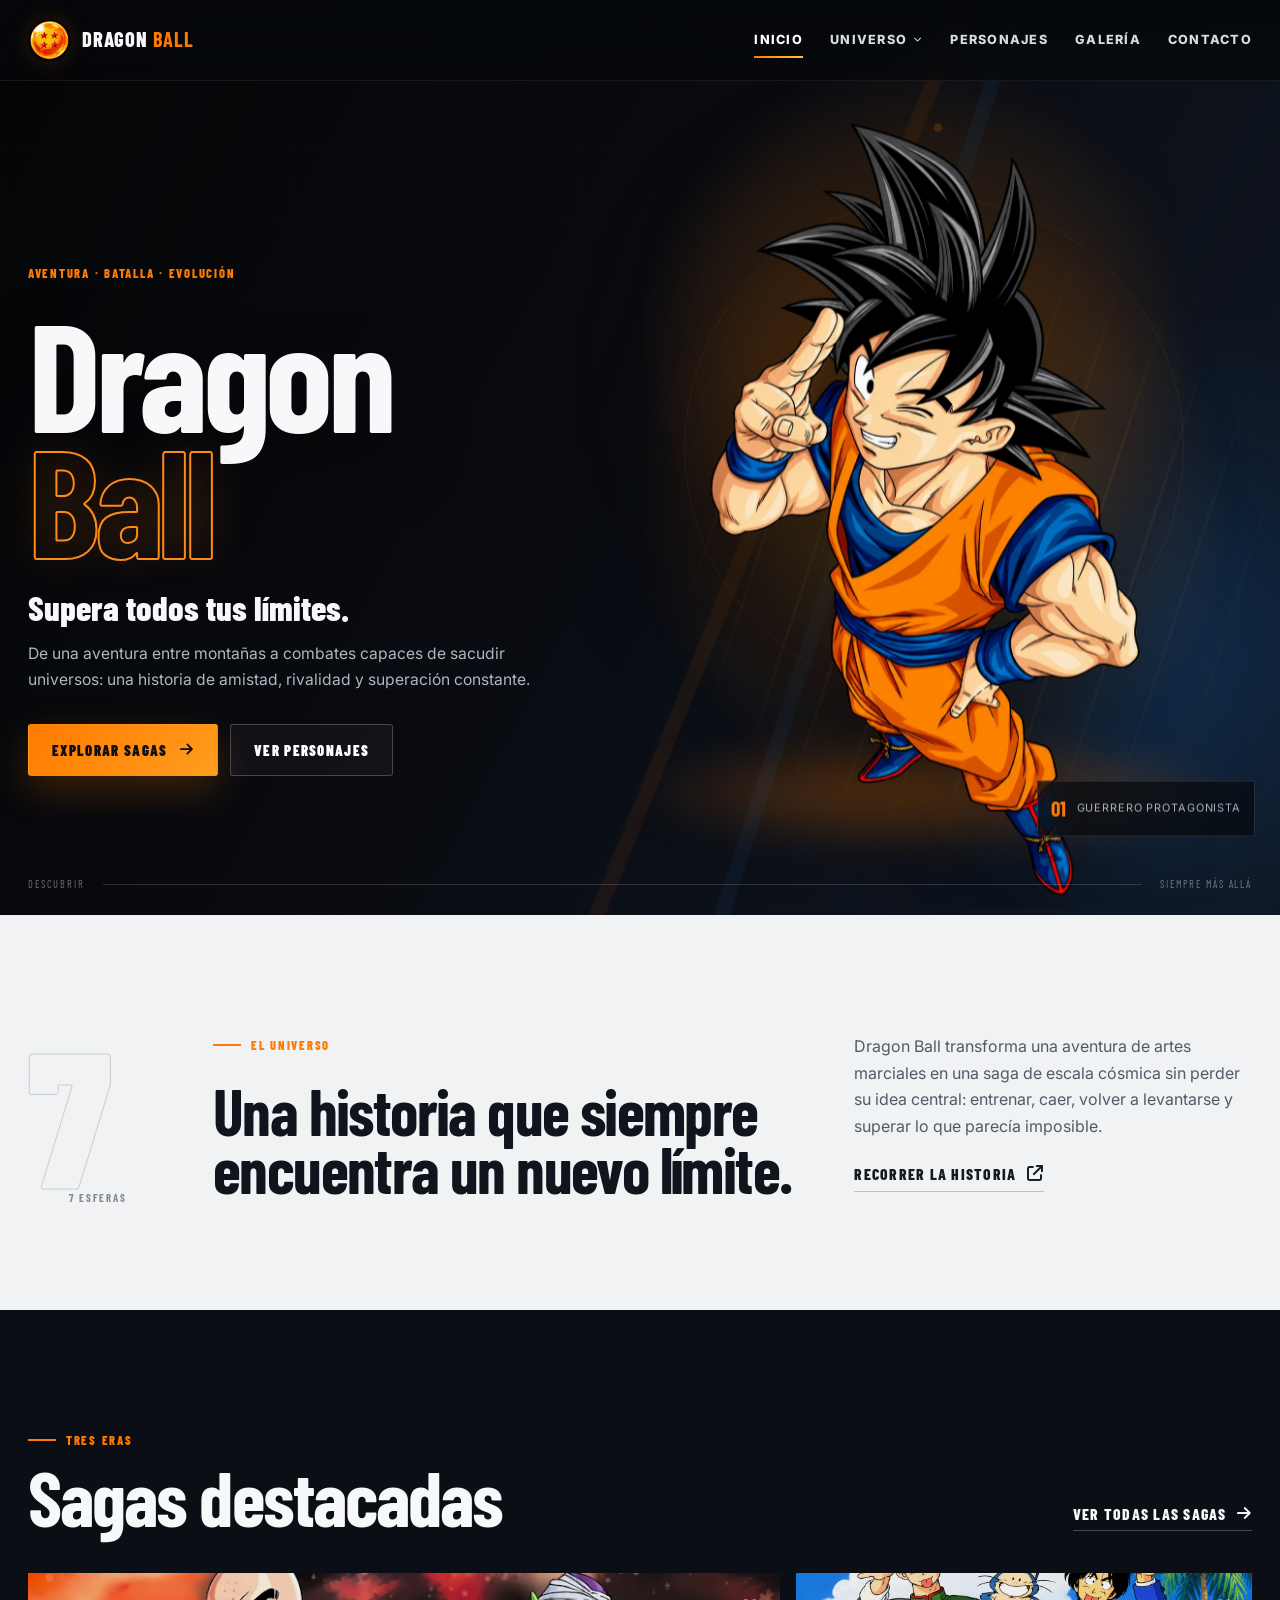
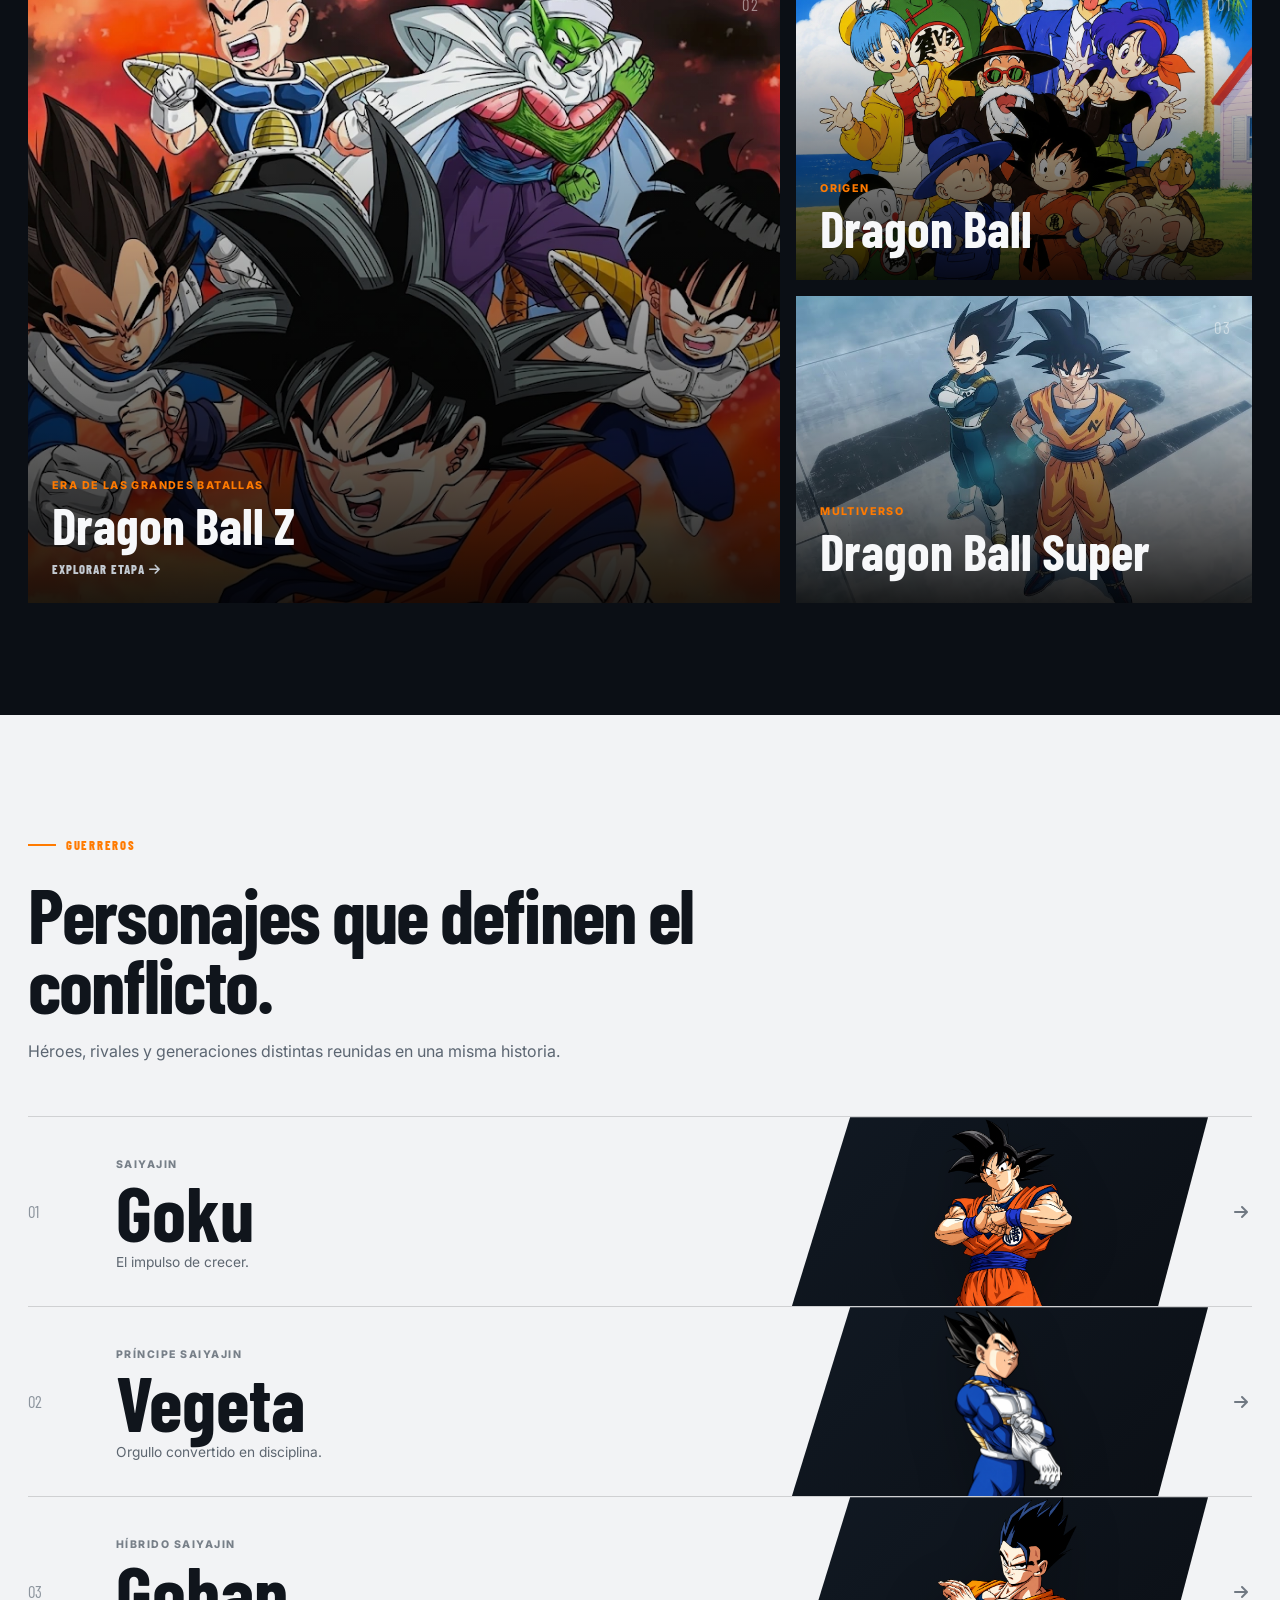
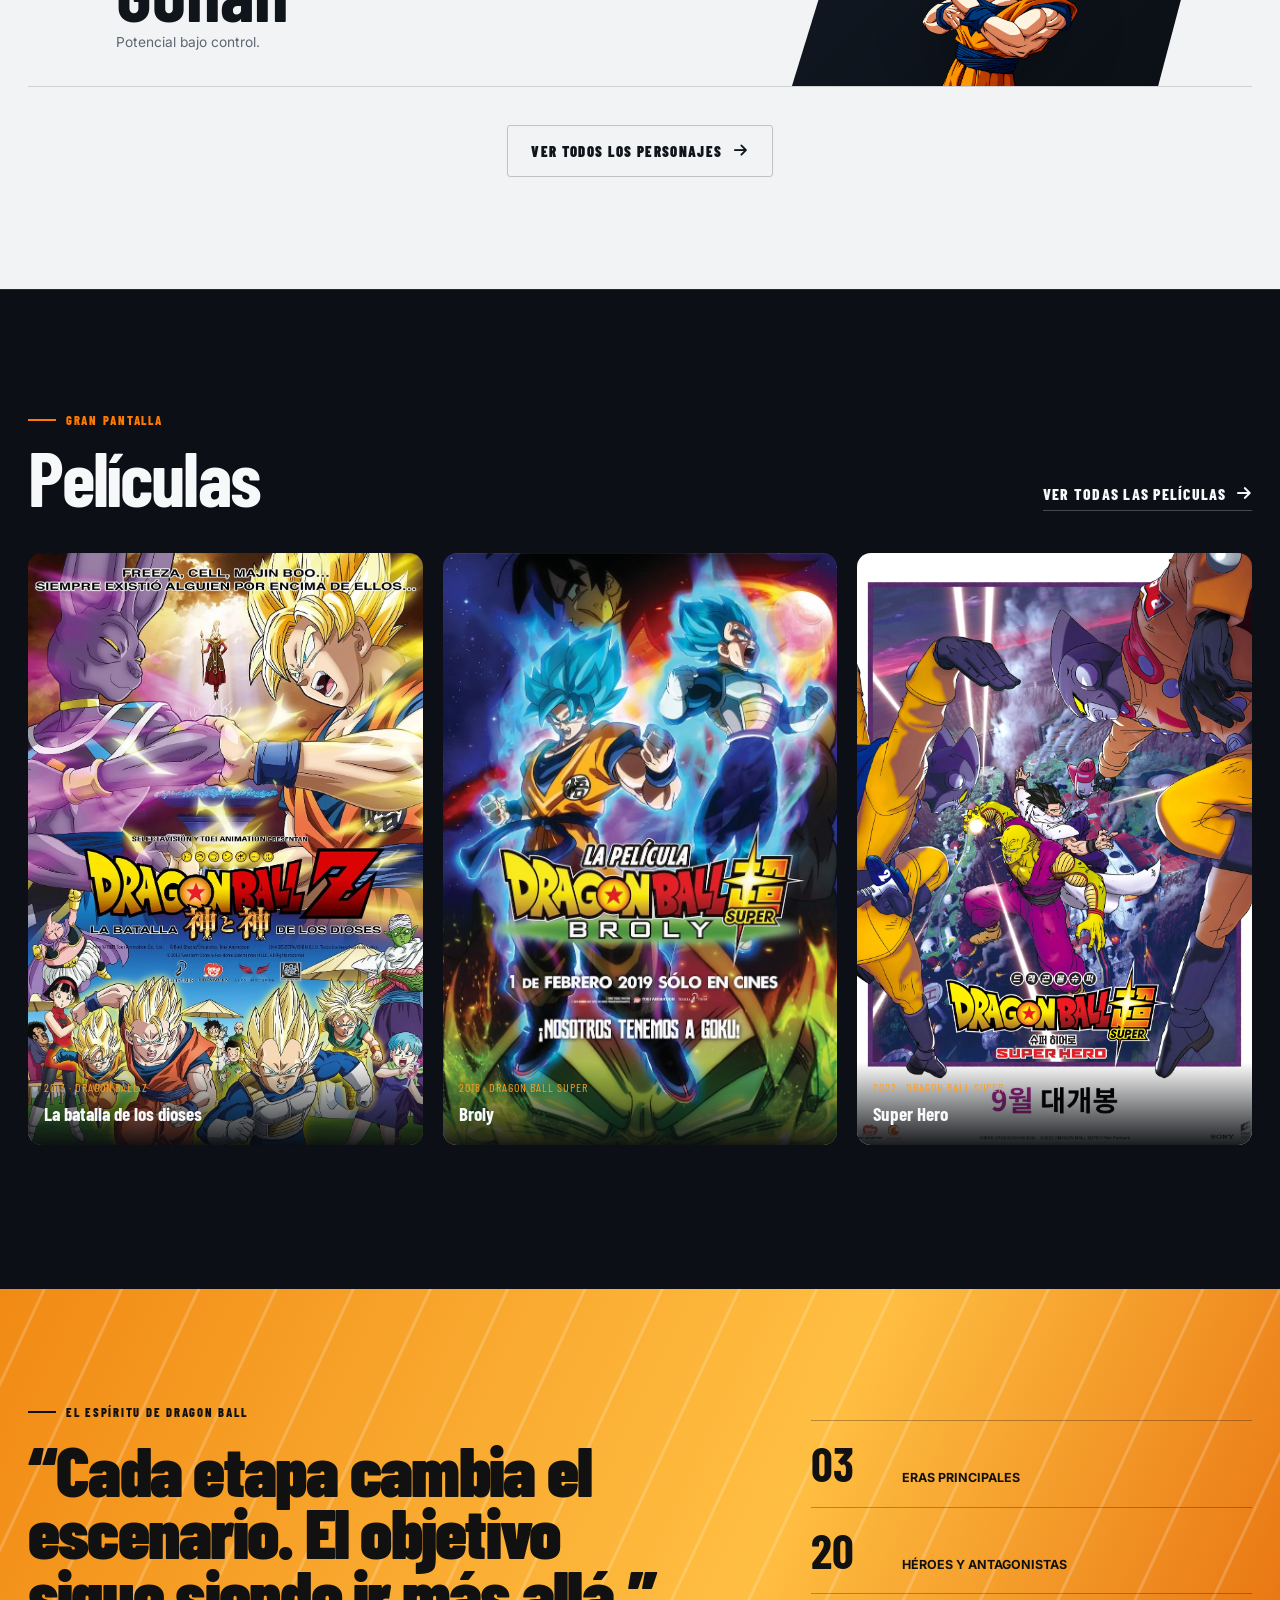
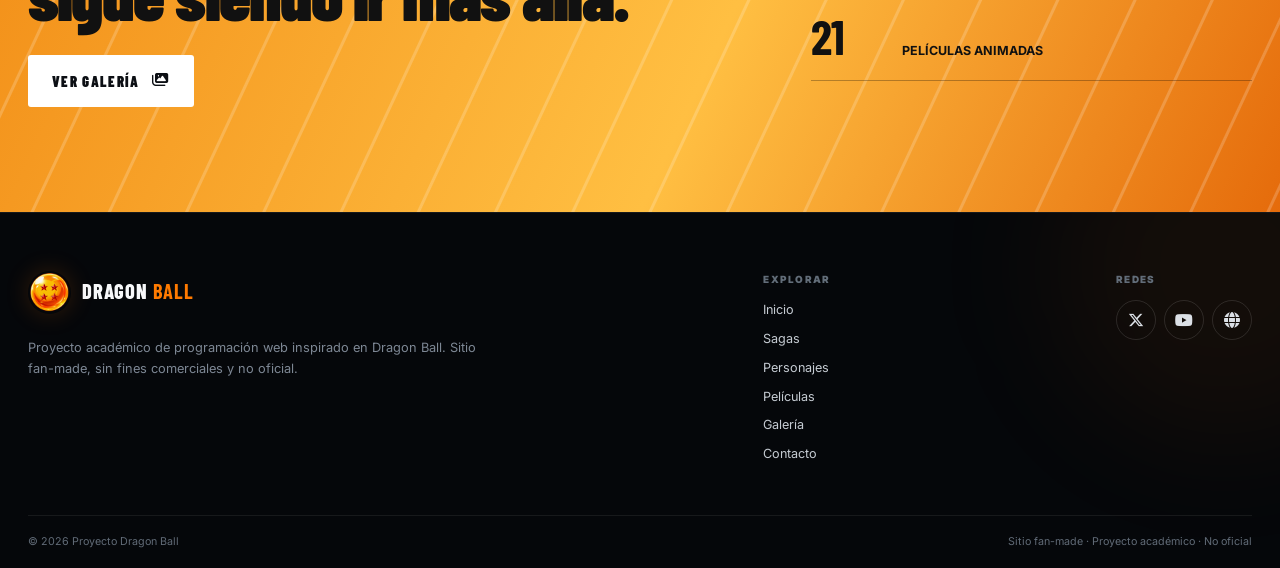
==== commit 879439b7: "Add files via upload" ====
--- a/index.html
+++ b/index.html
@@ -6,7 +6,11 @@
   <meta name="description" content="Portada del proyecto académico multipágina inspirado en el universo de Dragon Ball.">
   <meta name="theme-color" content="#07090d">
   <title>Dragon Ball | Inicio</title>
-  <link rel="icon" type="image/svg+xml" href="img/favicon.svg">
+  <link rel="icon" type="image/svg+xml" href="img/favicon.svg?v=2">
+  <link rel="icon" type="image/png" sizes="32x32" href="img/favicon-32x32.png?v=2">
+  <link rel="icon" type="image/png" sizes="192x192" href="img/favicon-192x192.png?v=2">
+  <link rel="shortcut icon" href="img/favicon.ico?v=2">
+  <link rel="apple-touch-icon" sizes="180x180" href="img/apple-touch-icon.png?v=2">
   <link rel="preconnect" href="https://fonts.googleapis.com">
   <link rel="preconnect" href="https://fonts.gstatic.com" crossorigin>
   <link href="https://fonts.googleapis.com/css2?family=Barlow+Condensed:wght@400;500;600;700;800;900&family=Inter:wght@400;500;600;700&display=swap" rel="stylesheet">
--- a/CSS/estilos.css
+++ b/CSS/estilos.css
@@ -10018,3 +10018,776 @@
     opacity: 1 !important;
   }
 }
+
+/* =========================================================
+   AJUSTE RESPONSIVE FINAL — MOBILE
+   1) Menú hamburguesa fullscreen y opaco.
+   2) Transformaciones en grilla, sin scroll horizontal.
+   3) Render + ficha apilados y compactos en Personajes.
+   Desktop/tablet grande permanecen intactos.
+   ========================================================= */
+@media (max-width: 780px) {
+  body.menu-open .site-header {
+    background: #07090d;
+    border-color: rgba(255,255,255,.10);
+    backdrop-filter: none;
+  }
+
+  .site-header .brand {
+    position: relative;
+    z-index: 1004;
+  }
+
+  .menu-toggle {
+    z-index: 1005;
+  }
+
+  .main-nav {
+    inset: 0;
+    z-index: 1002;
+    width: 100vw;
+    height: 100vh;
+    height: 100dvh;
+    padding:
+      calc(var(--header-h) + 34px + env(safe-area-inset-top, 0px))
+      max(26px, env(safe-area-inset-right, 0px))
+      max(34px, env(safe-area-inset-bottom, 0px))
+      max(26px, env(safe-area-inset-left, 0px));
+    gap: 0;
+    align-items: stretch;
+    overflow-y: auto;
+    overscroll-behavior: contain;
+    background: #07090d;
+    box-shadow: none;
+    transform: translateX(100%);
+  }
+
+  .main-nav.open {
+    transform: translateX(0);
+  }
+
+  .main-nav > .nav-link,
+  .main-nav > .nav-item-dropdown {
+    flex: 0 0 auto;
+    width: 100%;
+    border-bottom: 1px solid rgba(255,255,255,.09);
+  }
+
+  .main-nav > .nav-link,
+  .main-nav .nav-link-dropdown {
+    min-height: 58px;
+    display: flex;
+    align-items: center;
+    padding: 14px 0;
+    color: #dce2ea;
+    font-size: 1.14rem;
+    letter-spacing: .10em;
+  }
+
+  .main-nav > .nav-link.active,
+  .main-nav > .nav-link[aria-current="page"],
+  .main-nav .nav-link-dropdown.active,
+  .main-nav .nav-item-dropdown.active > .nav-link-dropdown {
+    color: #fff;
+  }
+
+  .main-nav .nav-link-dropdown {
+    justify-content: space-between;
+  }
+
+  .main-nav .nav-dropdown-menu {
+    padding-left: 18px;
+  }
+
+  .main-nav .nav-dropdown-link {
+    padding: 11px 0;
+    font-size: .93rem;
+  }
+}
+
+@media (max-width: 540px) {
+  /* Las formas quedan visibles en una grilla; no hay desplazamiento lateral. */
+  body[data-page="personajes"] .transform-menu {
+    width: 100%;
+    display: grid;
+    grid-template-columns: repeat(2, minmax(0, 1fr));
+    flex-direction: initial;
+    flex-wrap: initial;
+    overflow: visible;
+    overscroll-behavior: auto;
+    scroll-snap-type: none;
+    scrollbar-width: auto;
+    border-right: 0;
+    border-bottom: 1px solid rgba(255,255,255,.09);
+  }
+
+  body[data-page="personajes"] .transform-tab {
+    width: 100%;
+    min-width: 0;
+    min-height: 72px;
+    flex: none;
+    display: flex;
+    flex-direction: column;
+    justify-content: center;
+    align-items: flex-start;
+    scroll-snap-align: none;
+    padding: 14px 14px 15px;
+    border-right: 1px solid rgba(255,255,255,.07);
+    border-bottom: 1px solid rgba(255,255,255,.07);
+    white-space: normal;
+    line-height: 1.05;
+    font-size: clamp(.98rem, 4.6vw, 1.16rem);
+    overflow-wrap: anywhere;
+  }
+
+  body[data-page="personajes"] .transform-tab:nth-child(2n) {
+    border-right: 0;
+  }
+
+  body[data-page="personajes"] .transform-tab:last-child:nth-child(odd) {
+    grid-column: 1 / -1;
+    border-right: 0;
+  }
+
+  body[data-page="personajes"] .transform-tab::before {
+    top: auto;
+    bottom: 0;
+    left: 0;
+    width: 0;
+    height: 3px;
+  }
+
+  body[data-page="personajes"] .transform-tab.active::before {
+    width: 100%;
+    height: 3px;
+  }
+
+  body[data-page="personajes"] .transform-tab:hover,
+  body[data-page="personajes"] .transform-tab.active {
+    padding-left: 14px;
+  }
+
+  body[data-page="personajes"] .transform-tab-tag {
+    margin-top: 5px;
+    font-size: .55rem;
+    line-height: 1.2;
+  }
+
+  /* El render deja de quedar colgado: ocupa todo el ancho y la ficha
+     queda inmediatamente debajo, con un solapamiento editorial mínimo. */
+  body[data-page="personajes"] .transform-stage {
+    width: 100%;
+    min-height: 0;
+    height: auto;
+    display: flex;
+    flex-direction: column;
+    align-items: stretch;
+    overflow: hidden;
+    padding-top: 8px;
+  }
+
+  body[data-page="personajes"] .transform-stage::before,
+  body[data-page="personajes"] .transform-rings span {
+    left: 50%;
+    top: 41%;
+  }
+
+  body[data-page="personajes"] .transform-figure {
+    width: 100%;
+    height: clamp(320px, 92vw, 380px);
+    flex: 0 0 auto;
+    align-items: flex-end;
+    justify-content: center;
+    padding: 8px 8px 0;
+  }
+
+  body[data-page="personajes"] .transform-figure img {
+    width: min(82%, 340px);
+    height: 100%;
+    max-height: 100%;
+    object-fit: contain;
+    object-position: center bottom;
+  }
+
+  body[data-page="personajes"] .transform-panel {
+    width: auto;
+    align-self: stretch;
+    margin: -10px 12px 12px;
+    padding: 20px 19px 19px;
+    position: relative;
+    z-index: 4;
+  }
+
+  body[data-page="personajes"] .transform-panel h3 {
+    font-size: clamp(2.45rem, 13vw, 3.35rem);
+    line-height: .88;
+  }
+
+  body[data-page="personajes"] .transform-panel > p {
+    font-size: .84rem;
+    line-height: 1.55;
+  }
+}
+
+@media (max-width: 380px) {
+  body[data-page="personajes"] .transform-figure {
+    height: clamp(300px, 94vw, 345px);
+  }
+
+  body[data-page="personajes"] .transform-figure img {
+    width: min(84%, 305px);
+  }
+
+  body[data-page="personajes"] .transform-panel {
+    margin-top: -8px;
+  }
+}
+
+
+/* =========================================================
+   AJUSTE MOBILE — PERSONAJES / SUAVIDAD DE CARGA
+   Correcciones puntuales posteriores a prueba real en celular.
+   ========================================================= */
+@media (max-width: 540px) {
+  /* Hero Personajes: los renders bajan un poco más para que el
+     corte inferior quede escondido bajo el borde del hero y se
+     perciba continuidad del cuerpo. */
+  body[data-page="personajes"] .page-hero-characters .character-hero-art .stack-a {
+    width: min(62%, 268px);
+    right: 4%;
+    bottom: -66px;
+  }
+
+  body[data-page="personajes"] .page-hero-characters .character-hero-art .stack-b {
+    width: min(51%, 220px);
+    left: 5%;
+    top: auto;
+    bottom: -64px;
+    opacity: .92;
+  }
+
+  /* En móvil queda un único sistema de reveal. Evita el doble reveal
+     (.reveal + .motion-reveal), que hacía que las cards aparecieran
+     de manera brusca o con saltos. */
+  .reveal,
+  .reveal.visible {
+    opacity: 1;
+    transform: none;
+    transition: none;
+  }
+
+  .motion-reveal {
+    opacity: 0;
+    transform: translate3d(0, 7px, 0);
+    transition:
+      opacity .62s cubic-bezier(.22,.61,.36,1),
+      transform .62s cubic-bezier(.22,.61,.36,1);
+    transition-delay: 0ms !important;
+    will-change: opacity, transform;
+  }
+
+  .motion-reveal.is-visible {
+    opacity: 1;
+    transform: translate3d(0, 0, 0);
+    will-change: auto;
+  }
+
+  /* Las imágenes lazy hacen un fade corto cuando terminan de cargar,
+     evitando que aparezcan de golpe mientras se hace scroll. */
+  main img.mobile-image-fade {
+    opacity: 0;
+    transition: opacity .52s ease;
+  }
+
+  main img.mobile-image-fade.is-loaded {
+    opacity: 1;
+  }
+}
+
+@media (max-width: 380px) {
+  /* Mantiene visibles a ambos personajes incluso en teléfonos angostos. */
+  body[data-page="personajes"] .page-hero-characters .character-hero-art .stack-b {
+    display: block;
+    width: min(47%, 178px);
+    left: 5%;
+    top: auto;
+    bottom: -54px;
+  }
+
+  body[data-page="personajes"] .page-hero-characters .character-hero-art .stack-a {
+    width: min(60%, 226px);
+    right: 3%;
+    bottom: -56px;
+  }
+}
+
+@media (prefers-reduced-motion: reduce) {
+  main img.mobile-image-fade,
+  main img.mobile-image-fade.is-loaded {
+    opacity: 1 !important;
+    transition: none !important;
+  }
+}
+
+/* =========================================================
+   MOBILE MOTION — pasada de fluidez
+   Hace que las entradas en celular sean más progresivas y
+   evita la sensación de aparición brusca. No altera layout.
+   ========================================================= */
+@media (max-width: 780px), (hover: none) and (pointer: coarse) {
+  /* Entrada general más lenta y con easing suave tipo ease-out. */
+  .motion-reveal {
+    opacity: 0;
+    transform: translate3d(0, 18px, 0) scale(.995);
+    transition:
+      opacity .88s cubic-bezier(.16, 1, .3, 1),
+      transform 1s cubic-bezier(.16, 1, .3, 1);
+    transition-delay: var(--motion-delay, 0ms) !important;
+    will-change: opacity, transform;
+  }
+
+  .motion-reveal.is-visible {
+    opacity: 1;
+    transform: translate3d(0, 0, 0) scale(1);
+    will-change: auto;
+  }
+
+  /* La imagen entra con un fade y una microescala, sin salto. */
+  main img.mobile-image-fade {
+    opacity: 0;
+    transform: scale(1.012);
+    transition:
+      opacity .82s cubic-bezier(.22, .61, .36, 1),
+      transform .98s cubic-bezier(.16, 1, .3, 1);
+    transform-origin: center center;
+  }
+
+  main img.mobile-image-fade.is-loaded {
+    opacity: 1;
+    transform: scale(1);
+  }
+
+  /* Cambios de transformación menos secos en mobile. */
+  body[data-page="personajes"] .transform-stage {
+    transition:
+      opacity .48s ease,
+      transform .62s cubic-bezier(.16, 1, .3, 1);
+  }
+
+  body[data-page="personajes"] .transform-stage.is-changing {
+    opacity: .14;
+    transform: scale(.985);
+  }
+
+  body[data-page="personajes"] .transform-figure img {
+    transition:
+      opacity .52s ease,
+      transform .72s cubic-bezier(.16, 1, .3, 1),
+      filter .5s ease;
+  }
+
+  /* Los cambios de panel/texto acompañan al render, no aparecen secos. */
+  body[data-page="personajes"] .transform-panel,
+  body[data-page="personajes"] .transform-panel h3,
+  body[data-page="personajes"] .transform-panel > p,
+  body[data-page="personajes"] .transform-status,
+  body[data-page="personajes"] .transform-status strong,
+  body[data-page="personajes"] .transform-status small {
+    transition:
+      opacity .46s ease,
+      color .46s ease,
+      background .46s ease,
+      border-color .46s ease;
+  }
+}
+
+@media (prefers-reduced-motion: reduce) {
+  main img.mobile-image-fade,
+  main img.mobile-image-fade.is-loaded,
+  body[data-page="personajes"] .transform-stage,
+  body[data-page="personajes"] .transform-figure img,
+  body[data-page="personajes"] .transform-panel,
+  body[data-page="personajes"] .transform-panel h3,
+  body[data-page="personajes"] .transform-panel > p,
+  body[data-page="personajes"] .transform-status,
+  body[data-page="personajes"] .transform-status strong,
+  body[data-page="personajes"] .transform-status small {
+    opacity: 1 !important;
+    transform: none !important;
+    transition: none !important;
+  }
+}
+
+
+/* Cambio de transformación sin retardo perceptible: la forma anterior se
+   oculta de inmediato y la nueva entra suavemente cuando su imagen está lista. */
+.transform-stage.is-changing .transform-figure img {
+  opacity: 0;
+  transform: scale(.985);
+}
+
+@media (max-width: 700px) {
+  body[data-page="personajes"] .transform-stage.is-changing {
+    opacity: .78;
+    transform: scale(.992);
+  }
+
+  body[data-page="personajes"] .transform-stage.is-changing .transform-figure img {
+    opacity: 0;
+    transform: scale(.985);
+  }
+}
+
+
+/* =========================================================
+   AJUSTE FINAL DE FLUIDEZ REAL — MOBILE
+   - Reveal empieza antes de entrar al viewport (controlado por JS).
+   - Menos desplazamiento, easing más orgánico.
+   - Transformaciones: el render viejo desaparece al instante y la
+     nueva forma entra sólo cuando ya está decodificada.
+   ========================================================= */
+@media (max-width: 780px), (hover: none) and (pointer: coarse) {
+  .motion-reveal {
+    opacity: 0;
+    transform: translate3d(0, 10px, 0) scale(.998);
+    transition:
+      opacity .78s cubic-bezier(.16, 1, .3, 1),
+      transform .86s cubic-bezier(.16, 1, .3, 1);
+    transition-delay: var(--motion-delay, 0ms) !important;
+  }
+
+  .motion-reveal.is-visible {
+    opacity: 1;
+    transform: translate3d(0, 0, 0) scale(1);
+  }
+
+  main img.mobile-image-fade {
+    opacity: 0;
+    transform: scale(1.006);
+    transition:
+      opacity .76s cubic-bezier(.22, .61, .36, 1),
+      transform .84s cubic-bezier(.16, 1, .3, 1);
+  }
+
+  main img.mobile-image-fade.is-loaded {
+    opacity: 1;
+    transform: scale(1);
+  }
+
+  body[data-page="personajes"] .transform-figure img {
+    opacity: 1;
+    transform: scale(1);
+    transition:
+      opacity .34s cubic-bezier(.22, .61, .36, 1),
+      transform .46s cubic-bezier(.16, 1, .3, 1),
+      filter .34s ease;
+  }
+
+  /* Salida instantánea del bitmap anterior: evita que SSJ1 quede
+     visible después de pulsar SSJ2 mientras llega el nuevo archivo. */
+  body[data-page="personajes"] .transform-stage.is-swapping .transform-figure img {
+    opacity: 0 !important;
+    transform: scale(.992) !important;
+    transition: none !important;
+  }
+
+  /* El stage no se apaga entero: aura, fondo y panel responden al click
+     al instante mientras el nuevo render se prepara. */
+  body[data-page="personajes"] .transform-stage.is-swapping {
+    opacity: 1 !important;
+    transform: none !important;
+  }
+}
+
+@media (prefers-reduced-motion: reduce) {
+  body[data-page="personajes"] .transform-stage.is-swapping .transform-figure img {
+    opacity: 1 !important;
+    transform: none !important;
+    transition: none !important;
+  }
+}
+
+/* =========================================================
+   PERSONAJES MOBILE — REVEAL VISIBLE Y PROGRESIVO
+   La imagen de cada card acompaña la entrada del bloque en pantalla,
+   en lugar de quedar ya visible antes de que el usuario la alcance.
+   ========================================================= */
+@media (max-width: 780px), (hover: none) and (pointer: coarse) {
+  body[data-page="personajes"] .premium-character.motion-reveal .premium-character-image {
+    opacity: 0;
+    transform: translate3d(0, 14px, 0) scale(.995);
+    transition:
+      opacity .92s cubic-bezier(.16, 1, .3, 1),
+      transform 1.02s cubic-bezier(.16, 1, .3, 1);
+    transition-delay: calc(var(--motion-delay, 0ms) + 70ms);
+    will-change: opacity, transform;
+  }
+
+  body[data-page="personajes"] .premium-character.motion-reveal.is-visible .premium-character-image {
+    opacity: 1;
+    transform: translate3d(0, 0, 0) scale(1);
+    will-change: auto;
+  }
+
+  /* El texto entra apenas antes que la imagen: da sensación de continuidad
+     sin que el render aparezca de golpe. */
+  body[data-page="personajes"] .premium-character.motion-reveal .premium-character-copy {
+    opacity: 0;
+    transform: translate3d(0, 8px, 0);
+    transition:
+      opacity .78s cubic-bezier(.16, 1, .3, 1),
+      transform .88s cubic-bezier(.16, 1, .3, 1);
+    transition-delay: var(--motion-delay, 0ms);
+  }
+
+  body[data-page="personajes"] .premium-character.motion-reveal.is-visible .premium-character-copy {
+    opacity: 1;
+    transform: translate3d(0, 0, 0);
+  }
+}
+
+@media (prefers-reduced-motion: reduce) {
+  body[data-page="personajes"] .premium-character.motion-reveal .premium-character-image,
+  body[data-page="personajes"] .premium-character.motion-reveal.is-visible .premium-character-image,
+  body[data-page="personajes"] .premium-character.motion-reveal .premium-character-copy,
+  body[data-page="personajes"] .premium-character.motion-reveal.is-visible .premium-character-copy {
+    opacity: 1 !important;
+    transform: none !important;
+    transition: none !important;
+  }
+}
+
+/* =========================================================
+   INICIO · SAGAS DESTACADAS — reveal móvil más fluido
+   La imagen queda ligada al reveal de cada card para evitar
+   que el lazy-load la haga aparecer de golpe al hacer scroll.
+   ========================================================= */
+@media (max-width: 780px), (hover: none) and (pointer: coarse) {
+  body[data-page="inicio"] .preview-saga.motion-reveal {
+    overflow: hidden;
+  }
+
+  body[data-page="inicio"] .preview-saga.motion-reveal img.mobile-image-fade,
+  body[data-page="inicio"] .preview-saga.motion-reveal img {
+    opacity: 0;
+    transform: translate3d(0, 7px, 0) scale(1.025);
+    transition:
+      opacity .92s cubic-bezier(.16, 1, .3, 1),
+      transform 1.08s cubic-bezier(.16, 1, .3, 1),
+      filter .7s ease;
+    transform-origin: center center;
+    will-change: opacity, transform;
+  }
+
+  body[data-page="inicio"] .preview-saga.motion-reveal.is-visible img.mobile-image-fade,
+  body[data-page="inicio"] .preview-saga.motion-reveal.is-visible img {
+    opacity: 1;
+    transform: translate3d(0, 0, 0) scale(1);
+    will-change: auto;
+  }
+
+  body[data-page="inicio"] .preview-saga.motion-reveal .preview-index,
+  body[data-page="inicio"] .preview-saga.motion-reveal .preview-overlay {
+    opacity: 0;
+    transform: translate3d(0, 5px, 0);
+    transition:
+      opacity .68s cubic-bezier(.22, .61, .36, 1),
+      transform .76s cubic-bezier(.16, 1, .3, 1);
+  }
+
+  body[data-page="inicio"] .preview-saga.motion-reveal.is-visible .preview-index,
+  body[data-page="inicio"] .preview-saga.motion-reveal.is-visible .preview-overlay {
+    opacity: 1;
+    transform: translate3d(0, 0, 0);
+  }
+}
+
+@media (prefers-reduced-motion: reduce) {
+  body[data-page="inicio"] .preview-saga.motion-reveal img,
+  body[data-page="inicio"] .preview-saga.motion-reveal .preview-index,
+  body[data-page="inicio"] .preview-saga.motion-reveal .preview-overlay {
+    opacity: 1 !important;
+    transform: none !important;
+    transition: none !important;
+  }
+}
+
+/* =========================================================
+   INICIO · MOTION MOBILE UNIFICADO
+   Suaviza Sagas, Personajes, Películas y cierre/Galería.
+   El movimiento es deliberadamente corto en distancia y largo
+   en easing para evitar apariciones secas al hacer scroll.
+   ========================================================= */
+@media (max-width: 780px), (hover: none) and (pointer: coarse) {
+  /* Encabezados de cada bloque: aparecen con una respiración mínima. */
+  body[data-page="inicio"] .split-heading.motion-reveal,
+  body[data-page="inicio"] .editorial-heading.motion-reveal,
+  body[data-page="inicio"] .center-action.motion-reveal,
+  body[data-page="inicio"] .manifesto-copy.motion-reveal,
+  body[data-page="inicio"] .manifesto-stats.motion-reveal {
+    opacity: 0;
+    transform: translate3d(0, 8px, 0);
+    transition:
+      opacity 1.02s cubic-bezier(.16, 1, .3, 1),
+      transform 1.12s cubic-bezier(.16, 1, .3, 1);
+    transition-delay: var(--motion-delay, 0ms) !important;
+  }
+
+  body[data-page="inicio"] .split-heading.motion-reveal.is-visible,
+  body[data-page="inicio"] .editorial-heading.motion-reveal.is-visible,
+  body[data-page="inicio"] .center-action.motion-reveal.is-visible,
+  body[data-page="inicio"] .manifesto-copy.motion-reveal.is-visible,
+  body[data-page="inicio"] .manifesto-stats.motion-reveal.is-visible {
+    opacity: 1;
+    transform: translate3d(0, 0, 0);
+  }
+
+  /* Base común para las cards del Inicio: menos desplazamiento, fade más largo. */
+  body[data-page="inicio"] .preview-saga.motion-reveal,
+  body[data-page="inicio"] .character-strip.motion-reveal,
+  body[data-page="inicio"] .home-movie-card.motion-reveal {
+    opacity: 0;
+    transform: translate3d(0, 8px, 0) scale(.998);
+    transition:
+      opacity 1.04s cubic-bezier(.16, 1, .3, 1),
+      transform 1.14s cubic-bezier(.16, 1, .3, 1),
+      border-color .35s ease,
+      box-shadow .35s ease;
+    transition-delay: var(--motion-delay, 0ms) !important;
+  }
+
+  body[data-page="inicio"] .preview-saga.motion-reveal.is-visible,
+  body[data-page="inicio"] .character-strip.motion-reveal.is-visible,
+  body[data-page="inicio"] .home-movie-card.motion-reveal.is-visible {
+    opacity: 1;
+    transform: translate3d(0, 0, 0) scale(1);
+  }
+
+  /* Sagas: la imagen y el overlay llegan en dos tiempos muy cercanos. */
+  body[data-page="inicio"] .preview-saga.motion-reveal img,
+  body[data-page="inicio"] .preview-saga.motion-reveal img.mobile-image-fade {
+    opacity: 0;
+    transform: translate3d(0, 4px, 0) scale(1.018);
+    transition:
+      opacity 1.08s cubic-bezier(.22, .61, .36, 1),
+      transform 1.18s cubic-bezier(.16, 1, .3, 1),
+      filter .72s ease;
+  }
+
+  body[data-page="inicio"] .preview-saga.motion-reveal.is-visible img,
+  body[data-page="inicio"] .preview-saga.motion-reveal.is-visible img.mobile-image-fade {
+    opacity: 1;
+    transform: translate3d(0, 0, 0) scale(1);
+  }
+
+  body[data-page="inicio"] .preview-saga.motion-reveal .preview-index,
+  body[data-page="inicio"] .preview-saga.motion-reveal .preview-overlay {
+    opacity: 0;
+    transform: translate3d(0, 5px, 0);
+    transition:
+      opacity .86s cubic-bezier(.22, .61, .36, 1),
+      transform .94s cubic-bezier(.16, 1, .3, 1);
+  }
+
+  body[data-page="inicio"] .preview-saga.motion-reveal.is-visible .preview-index,
+  body[data-page="inicio"] .preview-saga.motion-reveal.is-visible .preview-overlay {
+    opacity: 1;
+    transform: translate3d(0, 0, 0);
+    transition-delay: 110ms;
+  }
+
+  /* Personajes del Inicio: render y copy acompañan a la tira, sin "pop". */
+  body[data-page="inicio"] .character-strip.motion-reveal .character-strip-image {
+    opacity: 0;
+    transform: translate3d(8px, 3px, 0) scale(.994);
+    transition:
+      opacity 1.02s cubic-bezier(.22, .61, .36, 1),
+      transform 1.16s cubic-bezier(.16, 1, .3, 1);
+  }
+
+  body[data-page="inicio"] .character-strip.motion-reveal.is-visible .character-strip-image {
+    opacity: 1;
+    transform: translate3d(0, 0, 0) scale(1);
+    transition-delay: 80ms;
+  }
+
+  body[data-page="inicio"] .character-strip.motion-reveal .character-strip-copy,
+  body[data-page="inicio"] .character-strip.motion-reveal .character-strip-number,
+  body[data-page="inicio"] .character-strip.motion-reveal > .fa-arrow-right {
+    opacity: 0;
+    transform: translate3d(0, 4px, 0);
+    transition:
+      opacity .9s cubic-bezier(.22, .61, .36, 1),
+      transform 1s cubic-bezier(.16, 1, .3, 1);
+  }
+
+  body[data-page="inicio"] .character-strip.motion-reveal.is-visible .character-strip-copy,
+  body[data-page="inicio"] .character-strip.motion-reveal.is-visible .character-strip-number,
+  body[data-page="inicio"] .character-strip.motion-reveal.is-visible > .fa-arrow-right {
+    opacity: 1;
+    transform: translate3d(0, 0, 0);
+  }
+
+  /* Películas: poster con microescala y texto unos milisegundos después. */
+  body[data-page="inicio"] .home-movie-card.motion-reveal .movie-poster-frame,
+  body[data-page="inicio"] .home-movie-card.motion-reveal img,
+  body[data-page="inicio"] .home-movie-card.motion-reveal img.mobile-image-fade {
+    opacity: 0;
+    transform: scale(1.012);
+    transition:
+      opacity 1.06s cubic-bezier(.22, .61, .36, 1),
+      transform 1.18s cubic-bezier(.16, 1, .3, 1),
+      filter .7s ease;
+  }
+
+  body[data-page="inicio"] .home-movie-card.motion-reveal.is-visible .movie-poster-frame,
+  body[data-page="inicio"] .home-movie-card.motion-reveal.is-visible img,
+  body[data-page="inicio"] .home-movie-card.motion-reveal.is-visible img.mobile-image-fade {
+    opacity: 1;
+    transform: scale(1);
+  }
+
+  body[data-page="inicio"] .home-movie-card.motion-reveal .home-movie-card-overlay {
+    opacity: 0;
+    transform: translate3d(0, 6px, 0);
+    transition:
+      opacity .9s cubic-bezier(.22, .61, .36, 1),
+      transform 1s cubic-bezier(.16, 1, .3, 1);
+  }
+
+  body[data-page="inicio"] .home-movie-card.motion-reveal.is-visible .home-movie-card-overlay {
+    opacity: 1;
+    transform: translate3d(0, 0, 0);
+    transition-delay: 105ms;
+  }
+
+  /* Cierre / acceso a Galería: entrada silenciosa, no un bloque que aparece seco. */
+  body[data-page="inicio"] .home-manifesto .manifesto-copy.motion-reveal,
+  body[data-page="inicio"] .home-manifesto .manifesto-stats.motion-reveal {
+    transition-duration: 1.12s, 1.22s;
+  }
+}
+
+@media (prefers-reduced-motion: reduce) {
+  body[data-page="inicio"] .split-heading.motion-reveal,
+  body[data-page="inicio"] .editorial-heading.motion-reveal,
+  body[data-page="inicio"] .center-action.motion-reveal,
+  body[data-page="inicio"] .manifesto-copy.motion-reveal,
+  body[data-page="inicio"] .manifesto-stats.motion-reveal,
+  body[data-page="inicio"] .preview-saga.motion-reveal,
+  body[data-page="inicio"] .preview-saga.motion-reveal img,
+  body[data-page="inicio"] .preview-saga.motion-reveal .preview-index,
+  body[data-page="inicio"] .preview-saga.motion-reveal .preview-overlay,
+  body[data-page="inicio"] .character-strip.motion-reveal,
+  body[data-page="inicio"] .character-strip.motion-reveal .character-strip-image,
+  body[data-page="inicio"] .character-strip.motion-reveal .character-strip-copy,
+  body[data-page="inicio"] .character-strip.motion-reveal .character-strip-number,
+  body[data-page="inicio"] .home-movie-card.motion-reveal,
+  body[data-page="inicio"] .home-movie-card.motion-reveal .movie-poster-frame,
+  body[data-page="inicio"] .home-movie-card.motion-reveal img,
+  body[data-page="inicio"] .home-movie-card.motion-reveal .home-movie-card-overlay {
+    opacity: 1 !important;
+    transform: none !important;
+    transition: none !important;
+  }
+}
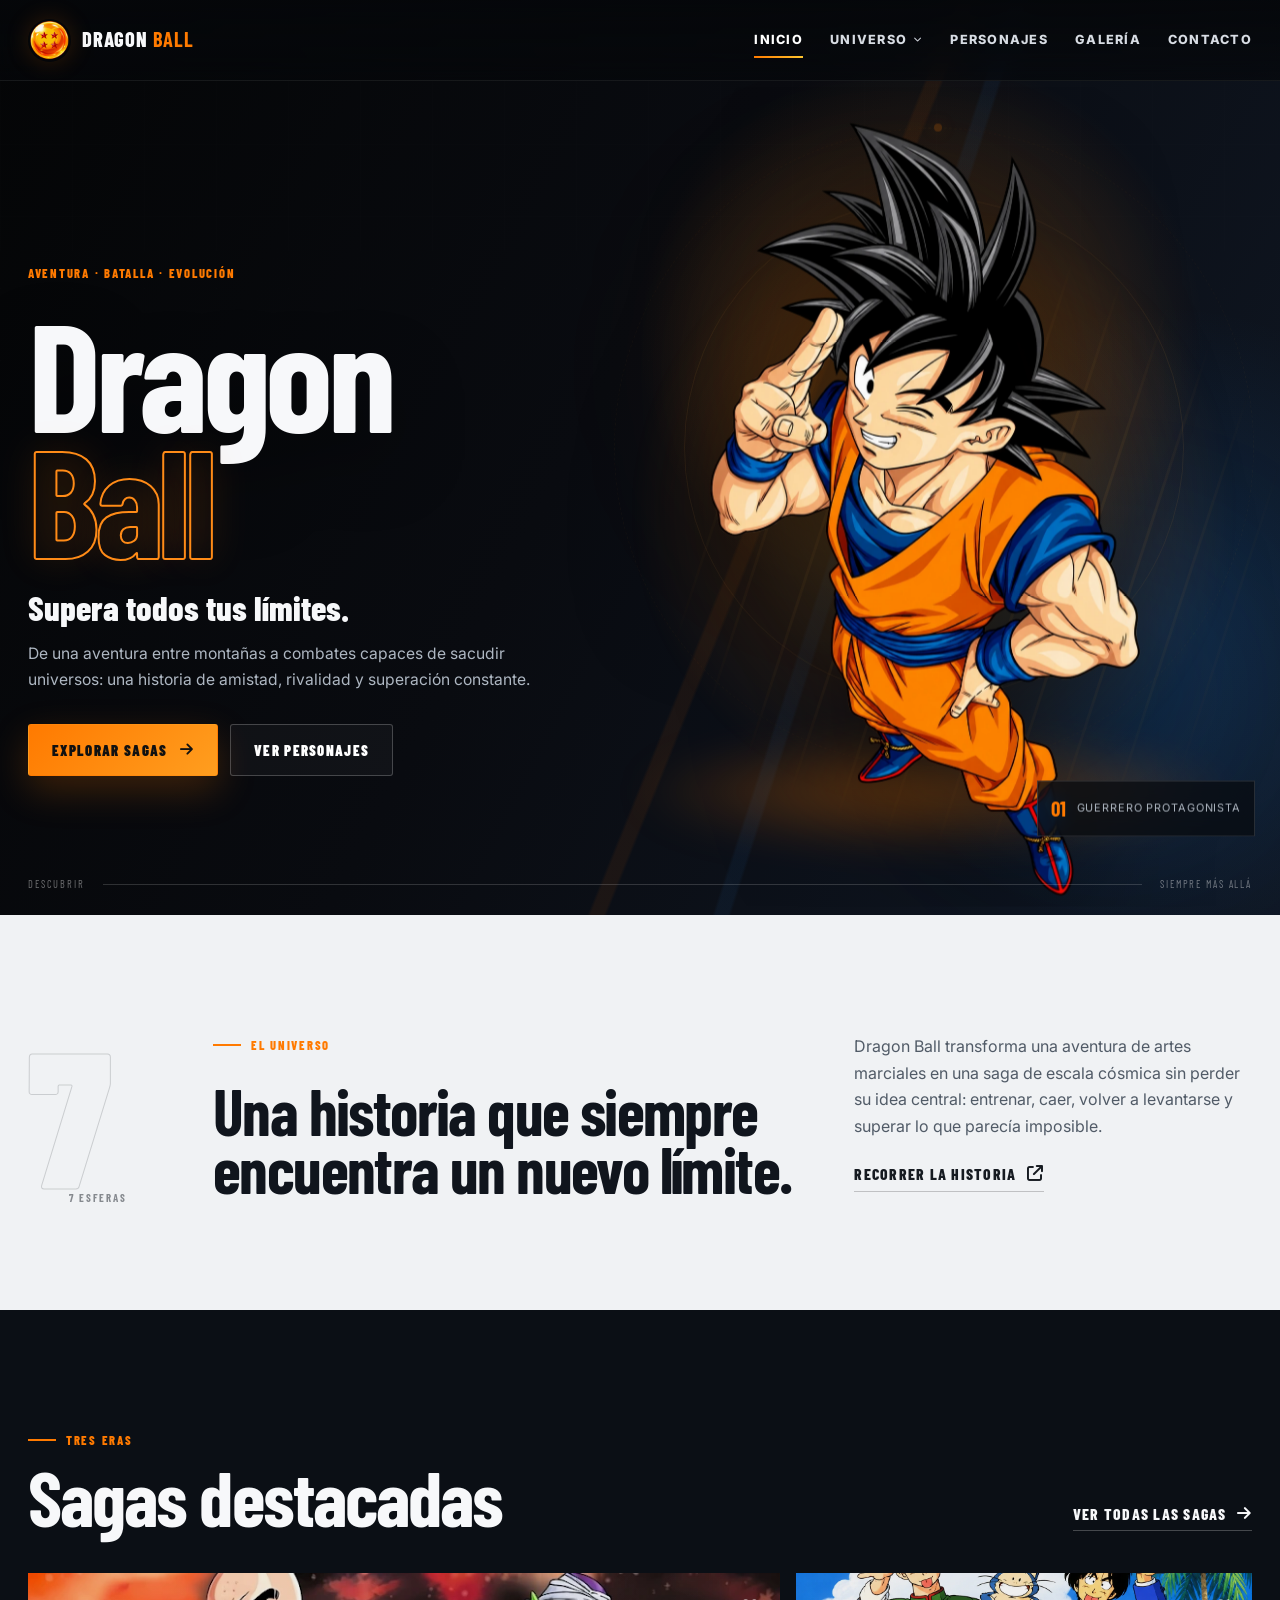
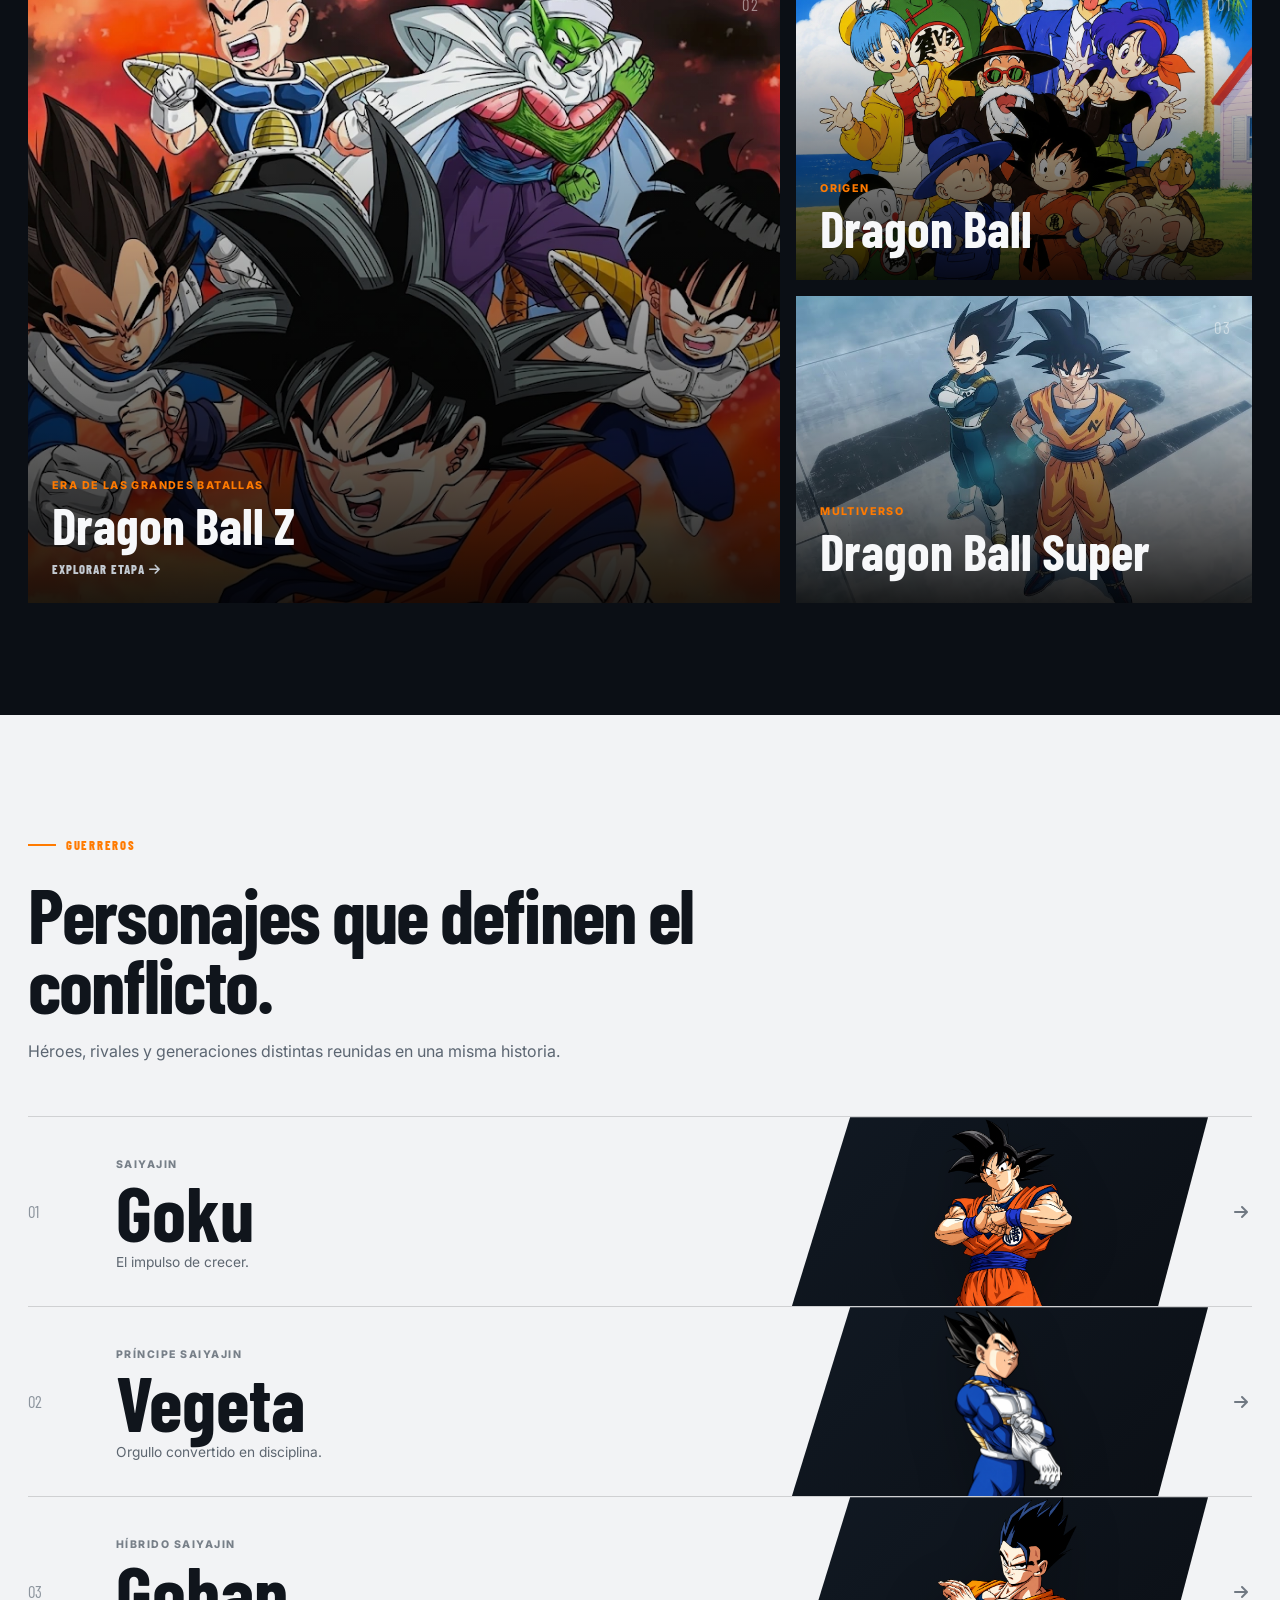
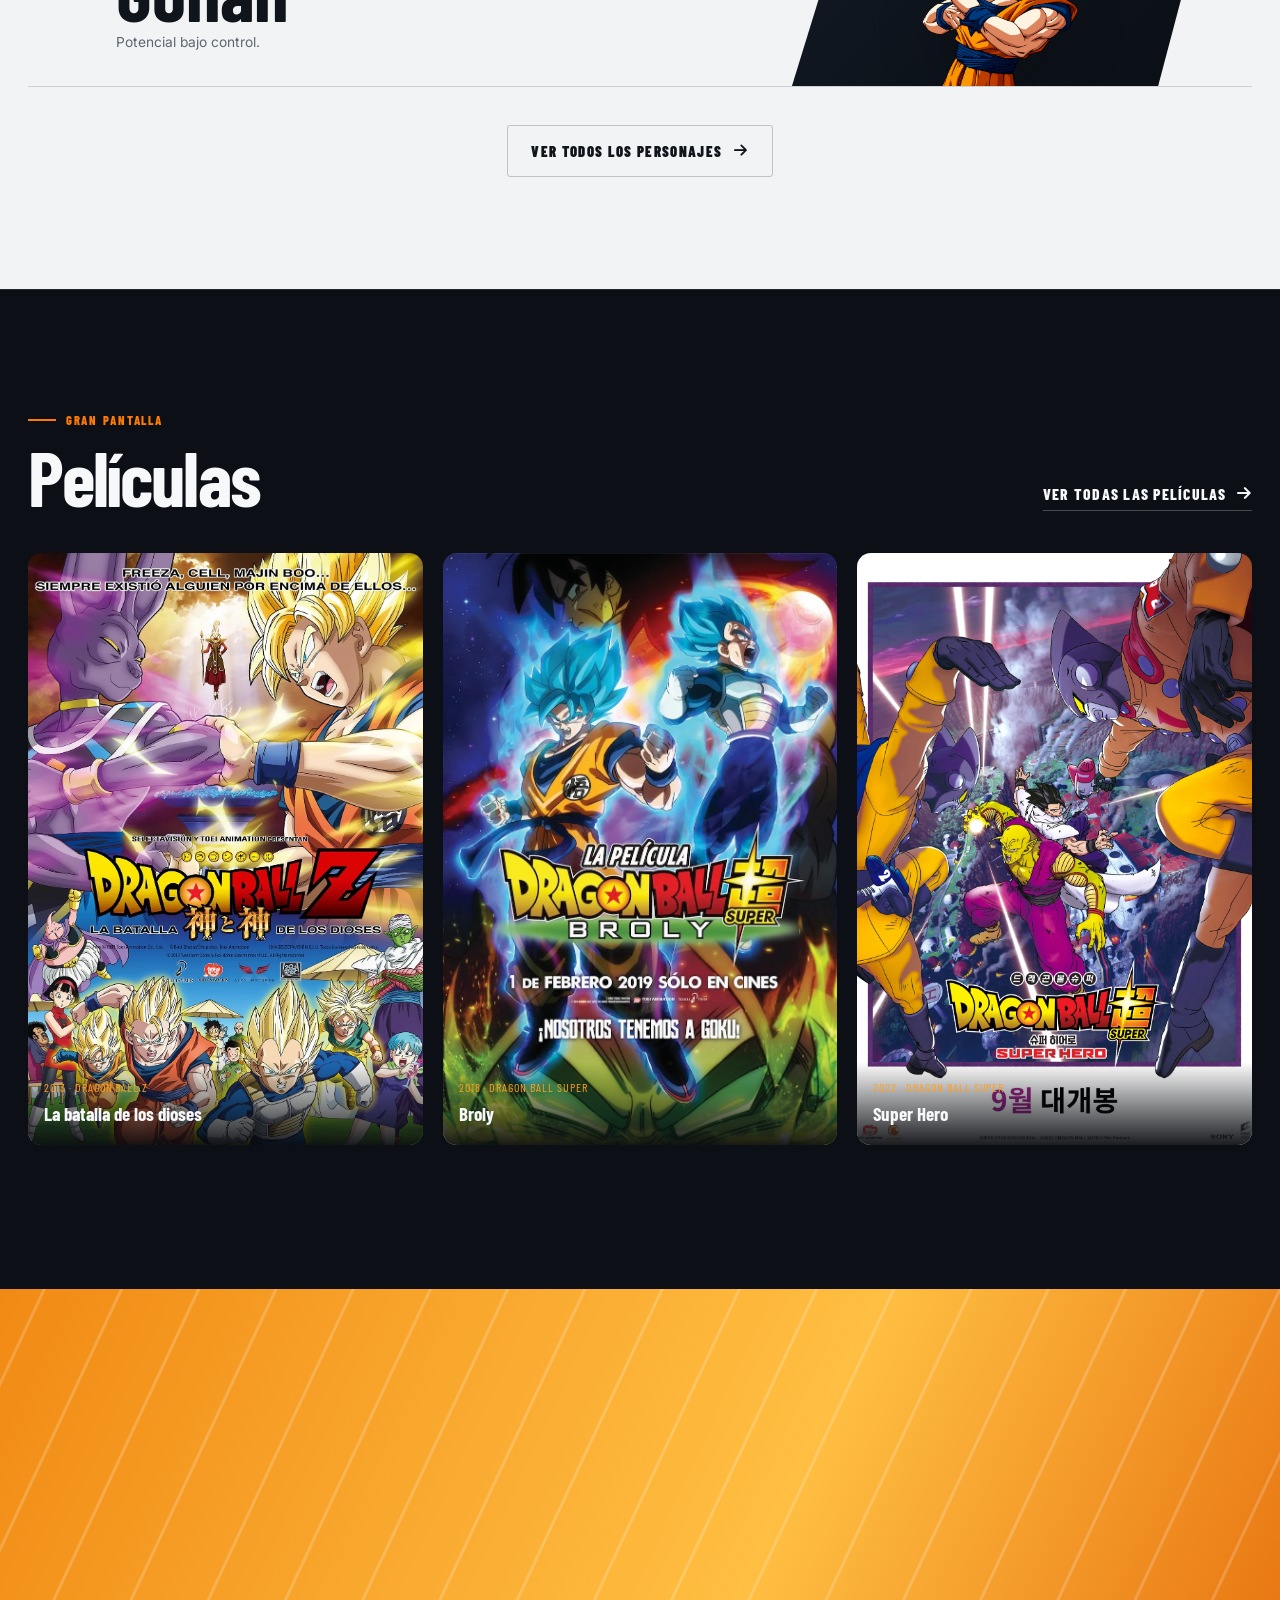
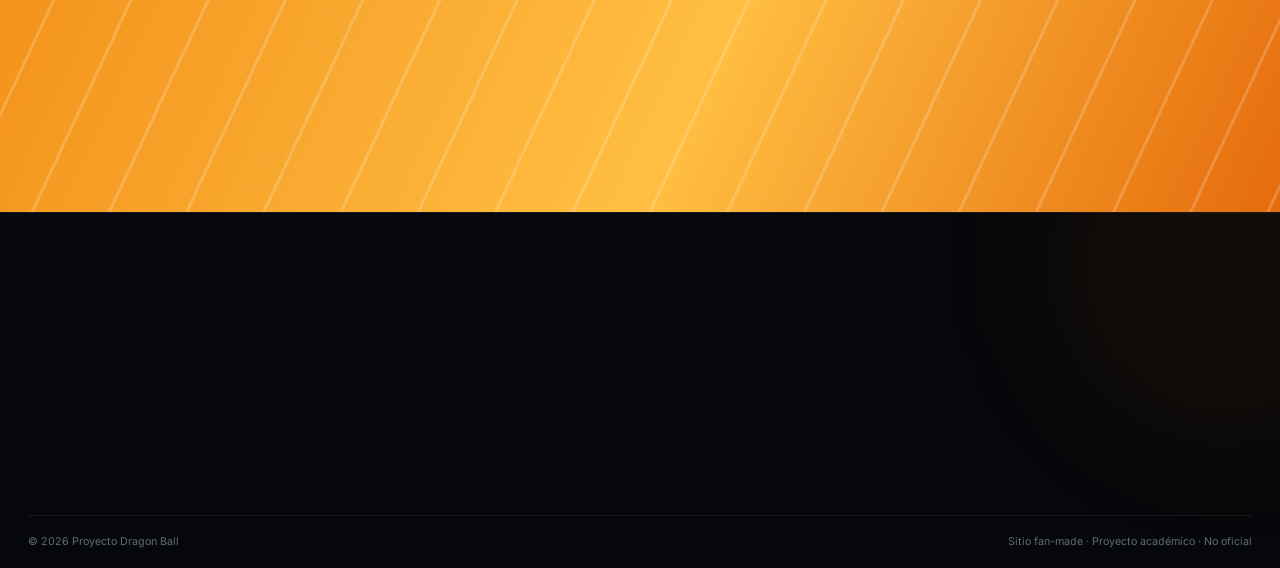
==== commit e7617176: "Add files via upload" ====
--- a/index.html
+++ b/index.html
@@ -5,6 +5,22 @@
   <meta name="viewport" content="width=device-width, initial-scale=1.0">
   <meta name="description" content="Portada del proyecto académico multipágina inspirado en el universo de Dragon Ball.">
   <meta name="theme-color" content="#07090d">
+  <link rel="canonical" href="https://gonzalezmbenjamin.github.io/Dragon-Ball-Web/">
+  <meta property="og:type" content="website">
+  <meta property="og:locale" content="es_AR">
+  <meta property="og:title" content="Dragon Ball | Inicio">
+  <meta property="og:description" content="Sagas, personajes, películas y transformaciones del universo Dragon Ball.">
+  <meta property="og:url" content="https://gonzalezmbenjamin.github.io/Dragon-Ball-Web/">
+  <meta property="og:image" content="https://gonzalezmbenjamin.github.io/Dragon-Ball-Web/img/og-goku-hero.jpg">
+  <meta property="og:image:secure_url" content="https://gonzalezmbenjamin.github.io/Dragon-Ball-Web/img/og-goku-hero.jpg">
+  <meta property="og:image:type" content="image/jpeg">
+  <meta property="og:image:width" content="1200">
+  <meta property="og:image:height" content="630">
+  <meta property="og:image:alt" content="Goku, protagonista de Dragon Ball">
+  <meta name="twitter:card" content="summary_large_image">
+  <meta name="twitter:title" content="Dragon Ball | Inicio">
+  <meta name="twitter:description" content="Sagas, personajes, películas y transformaciones del universo Dragon Ball.">
+  <meta name="twitter:image" content="https://gonzalezmbenjamin.github.io/Dragon-Ball-Web/img/og-goku-hero.jpg">
   <title>Dragon Ball | Inicio</title>
   <link rel="icon" type="image/svg+xml" href="img/favicon.svg?v=2">
   <link rel="icon" type="image/png" sizes="32x32" href="img/favicon-32x32.png?v=2">
